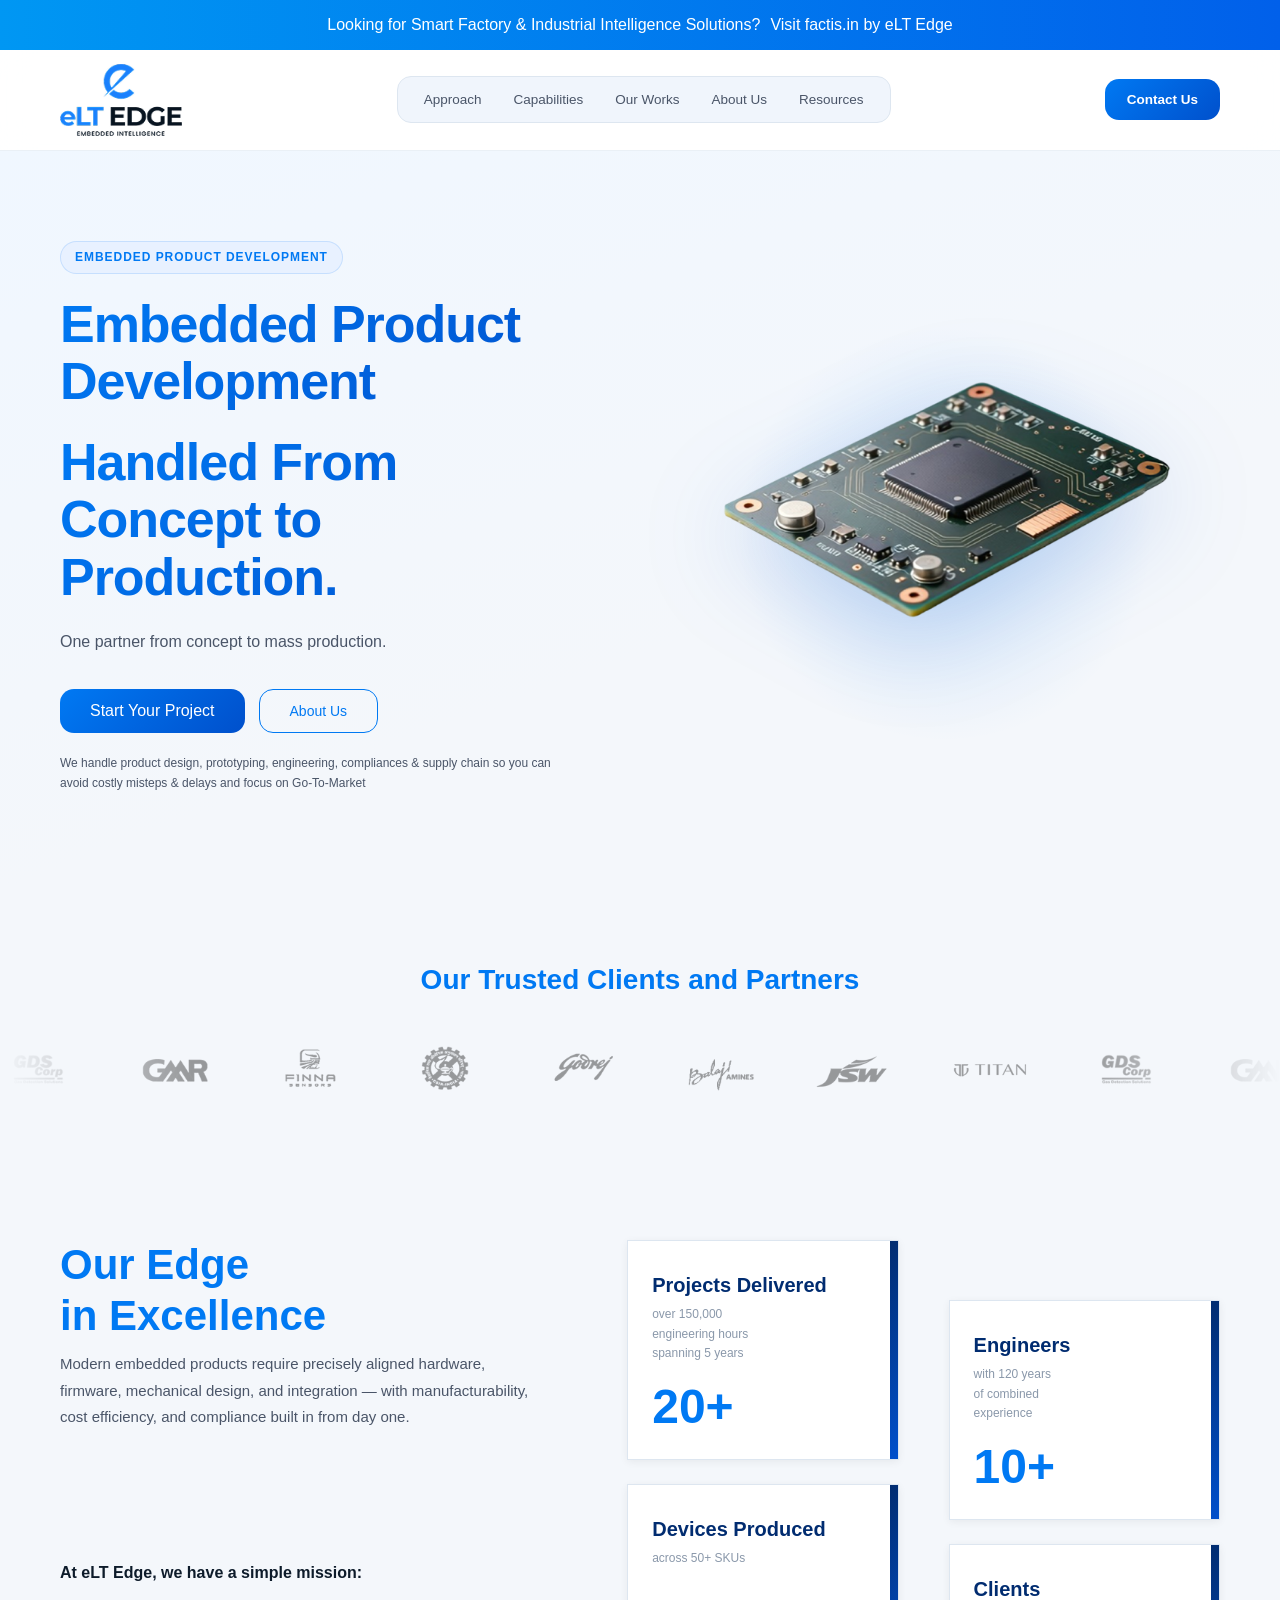
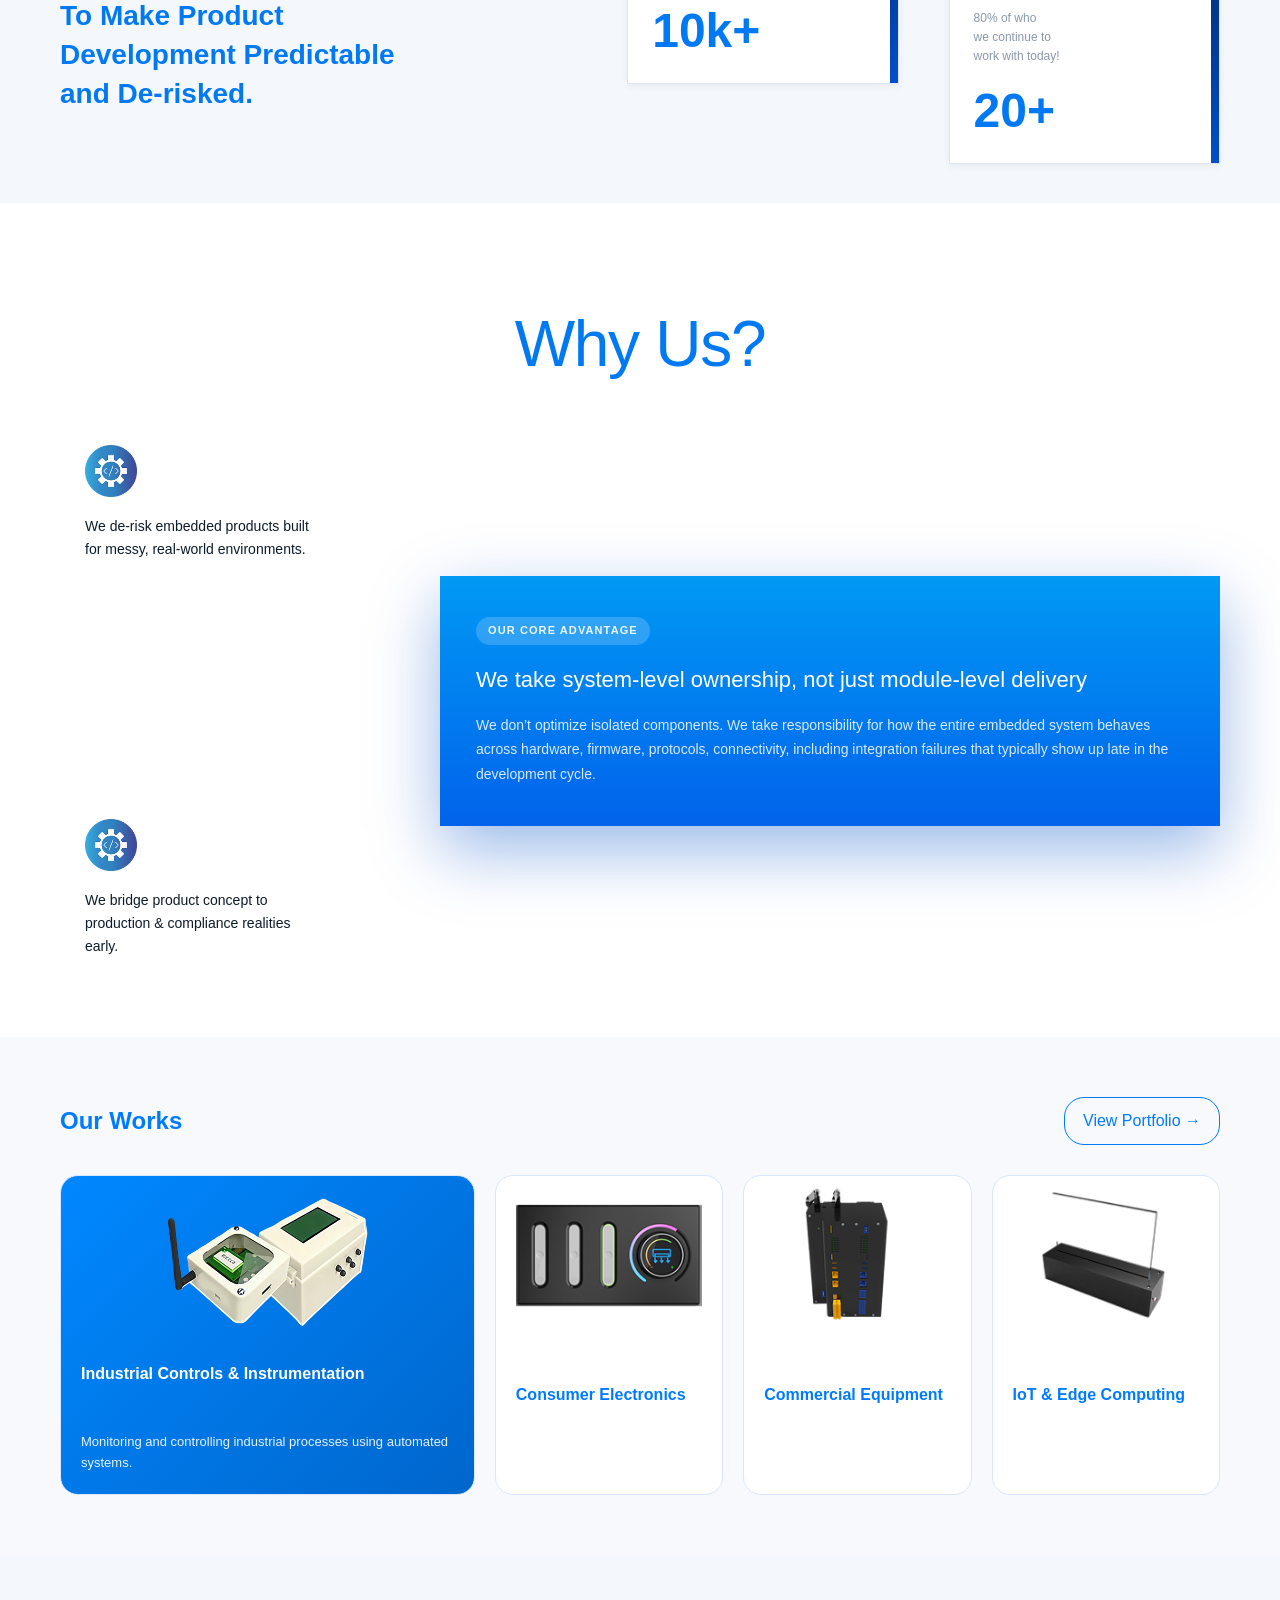
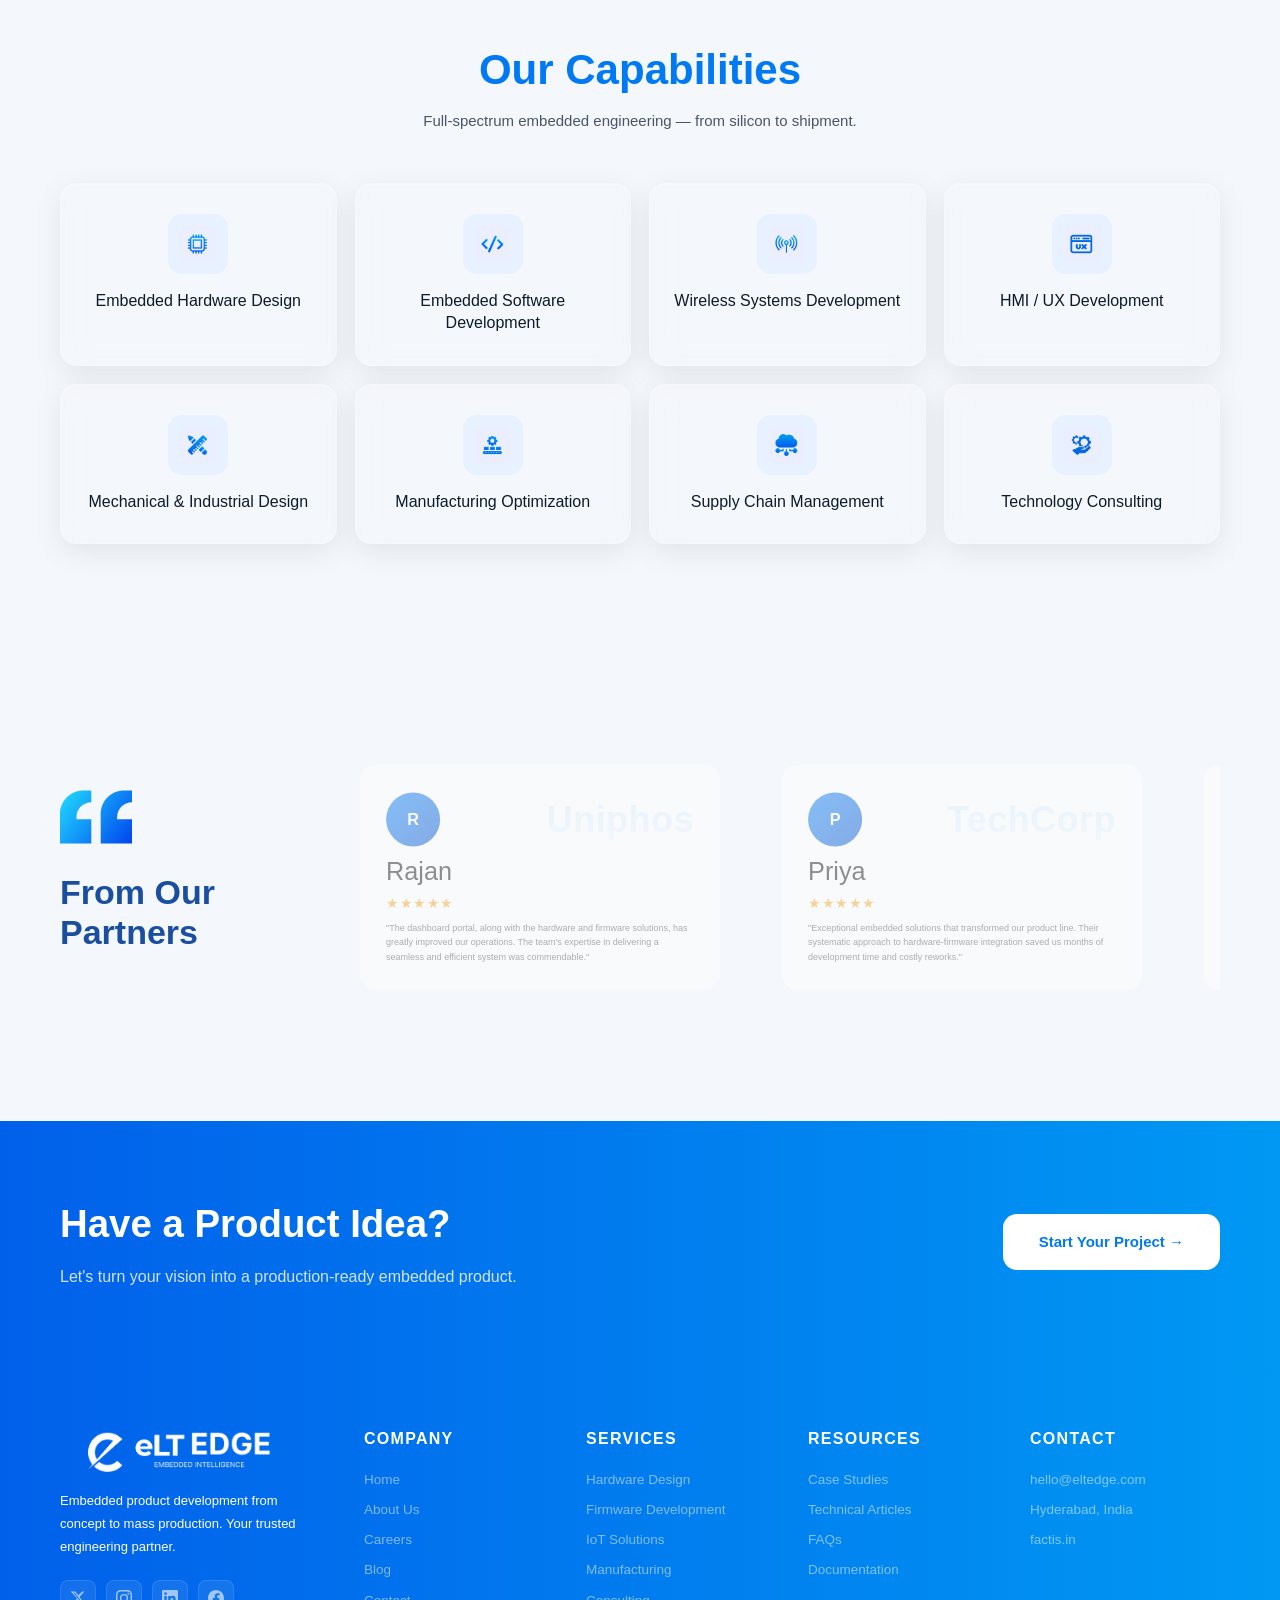
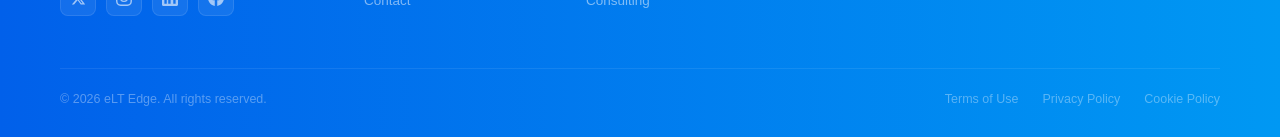
==== index.html @ 8832341a "first commit" ====
<!doctype html>
<html lang="en">
  <head>
    <meta charset="UTF-8" />
    <meta name="viewport" content="width=device-width, initial-scale=1.0" />
    <title>eLT Edge — Embedded Product Development</title>
    <link rel="preconnect" href="https://fonts.googleapis.com" />
    <link rel="preconnect" href="https://fonts.gstatic.com" crossorigin />
    <link
      href="https://fonts.cdnfonts.com/css/graphik-trial"
      rel="stylesheet"
    />
    <link
      href="https://fonts.googleapis.com/css2?family=Sora:wght@300;400;500;600;700;800&family=DM+Sans:ital,wght@0,300;0,400;0,500;1,300&display=swap"
      rel="stylesheet"
    />
    <link rel="stylesheet" href="./css/style.css" />
  </head>
  <body>
    <!-- Top Banner -->
    <div class="top-banner">
      <span
        >Looking for Smart Factory &amp; Industrial Intelligence
        Solutions?</span
      >
      <a href="https://factis.in" target="_blank" class="banner-link"
        >Visit factis.in by eLT Edge
      </a>
    </div>

    <!-- Navbar -->
    <header class="navbar" id="navbar">
      <div class="nav-inner container">
        <!-- Logo -->
        <div class="nav-logo">
          <a href="./index.html"
            ><img src="./assets/images/logo white bg (1) 1.png" alt="eLT Edge" class="logo-img"
          /></a>
        </div>

        <!-- Center Nav -->
        <nav class="nav-links" id="navLinks">
          <a href="./approach.html" class="nav-link">Approach</a>
          <a href="#" class="nav-link">Capabilities</a>
          <a href="./ourworks.html" class="nav-link">Our Works</a>
          <a href="aboutus.html" class="nav-link">About Us</a>
          <a href="resources.html" class="nav-link">Resources</a>
        </nav>

        <!-- Right Actions -->
        <div class="nav-actions">
          <a href="contact.html" class="btn-contact">Contact Us</a>
          <button
            class="hamburger"
            id="hamburger"
            aria-label="Open menu"
            aria-expanded="false"
          >
            <span></span>
            <span></span>
            <span></span>
          </button>
        </div>
      </div>
    </header>

    <!-- Mobile Drawer -->
    <div class="mobile-drawer" id="mobileDrawer" aria-hidden="true">
      <div class="drawer-inner">
        <button class="drawer-close" id="drawerClose" aria-label="Close menu">
          ✕
        </button>
        <nav class="drawer-links">
          <a href="./approach.html">Approach</a>
          <a href="#">Capabilities</a>
          <a href="./ourworks.html">Our Works</a>
          <a href="./aboutus.html">About Us</a>
          <a href="./resources.html">Resources</a>
        </nav>
        <button class="btn-contact drawer-cta">Contact Us</button>
      </div>
    </div>
    <div class="drawer-backdrop" id="drawerBackdrop"></div>

    <!-- Hero Section -->
    <section class="hero">
      <div class="container hero-inner">
        <div class="hero-text">
          <div class="hero-badge">Embedded Product Development</div>
          <h1 class="hero-heading">
            <span class="hero-heading-accent"
              >Embedded Product Development</span
            >
            <span class="hero-heading-accent"
              >Handled From Concept to Production.</span
            >
          </h1>
          <p class="hero-subtitle">
            One partner from concept to mass production.
          </p>
          <div class="hero-buttons">
            <button class="btn-primary">Start Your Project</button>
            <button class="btn-ghost">About Us</button>
          </div>
          <p class="hero-subtitle-sub">
            We handle product design, prototyping, engineering, compliances &
            supply chain so you can avoid costly misteps & delays and focus on
            Go-To-Market
          </p>
        </div>

        <div class="hero-visual">
          <div class="hero-glow"></div>
          <img
            src="./assets/images/mB board 2.png"
            alt="Embedded circuit board"
            class="hero-board"
          />
        </div>
      </div>
    </section>

    <!-- Clients / Logo Marquee -->
    <section class="clients">
      <div class="container">
        <p class="clients-label">Our Trusted Clients and Partners</p>
      </div>
      <div class="logo-slider">
        <div class="logo-track">
          <img src="assets/images/logos/logo1.png" alt="Client logo" />
          <img src="assets/images/logos/logo2.png" alt="Client logo" />
          <img src="assets/images/logos/logo3.png" alt="Client logo" />
          <img src="assets/images/logos/logo4.png" alt="Client logo" />
          <img src="assets/images/logos/logo5.png" alt="Client logo" />
          <img src="assets/images/logos/logo6.png" alt="Client logo" />
          <img src="assets/images/logos/logo7.png" alt="Client logo" />
          <img src="assets/images/logos/logo8.png" alt="Client logo" />
          <!-- Duplicate for seamless loop -->
          <img
            src="assets/images/logos/logo1.png"
            alt="Client logo"
            aria-hidden="true"
          />
          <img
            src="assets/images/logos/logo2.png"
            alt="Client logo"
            aria-hidden="true"
          />
          <img
            src="assets/images/logos/logo3.png"
            alt="Client logo"
            aria-hidden="true"
          />
          <img
            src="assets/images/logos/logo4.png"
            alt="Client logo"
            aria-hidden="true"
          />
          <img
            src="assets/images/logos/logo5.png"
            alt="Client logo"
            aria-hidden="true"
          />
          <img
            src="assets/images/logos/logo6.png"
            alt="Client logo"
            aria-hidden="true"
          />
          <img
            src="assets/images/logos/logo7.png"
            alt="Client logo"
            aria-hidden="true"
          />
          <img
            src="assets/images/logos/logo8.png"
            alt="Client logo"
            aria-hidden="true"
          />
          <!-- Duplicate for seamless loop -->
          <img
            src="assets/images/logos/logo1.png"
            alt="Client logo"
            aria-hidden="true"
          />
          <img
            src="assets/images/logos/logo2.png"
            alt="Client logo"
            aria-hidden="true"
          />
          <img
            src="assets/images/logos/logo3.png"
            alt="Client logo"
            aria-hidden="true"
          />
          <img
            src="assets/images/logos/logo4.png"
            alt="Client logo"
            aria-hidden="true"
          />
          <img
            src="assets/images/logos/logo5.png"
            alt="Client logo"
            aria-hidden="true"
          />
          <img
            src="assets/images/logos/logo6.png"
            alt="Client logo"
            aria-hidden="true"
          />
          <img
            src="assets/images/logos/logo7.png"
            alt="Client logo"
            aria-hidden="true"
          />
          <img
            src="assets/images/logos/logo8.png"
            alt="Client logo"
            aria-hidden="true"
          />
        </div>
      </div>
    </section>

    <!-- Our Edge in Excellence -->
    <section class="excellence">
      <div class="container excellence-inner">
        <!-- Left -->
        <div class="ex-left">
          <div>
            <h2 class="section-title">Our Edge<br />in Excellence</h2>
            <p class="ex-desc">
              Modern embedded products require precisely aligned hardware,
              firmware, mechanical design, and integration — with
              manufacturability, cost efficiency, and compliance built in from
              day one.
            </p>
          </div>
          <div class="ex-mission">
            <p class="mission-label">At eLT Edge, we have a simple mission:</p>
            <h3 class="mission-statement">
              To Make Product <br />Development Predictable <br />
              and De-risked.
            </h3>
          </div>
        </div>

        <!-- Right: Stat Cards -->
        <div class="ex-right">
          <div class="stat-card">
            <div class="stat-text">
              <p class="stat-label">Projects Delivered</p>
              <span class="stat-sub"
                >over 150,000 <br />engineering hours <br />spanning 5
                years</span
              >
            </div>
            <div class="stat-number">20<span>+</span></div>
          </div>

          <div class="stat-card">
            <div class="stat-text">
              <p class="stat-label">Engineers</p>
              <span class="stat-sub"
                >with 120 years <br />of combined <br />experience</span
              >
            </div>
            <div class="stat-number">10<span>+</span></div>
          </div>

          <div class="stat-card">
            <div class="stat-text">
              <p class="stat-label">Devices Produced</p>
              <span class="stat-sub">across 50+ SKUs</span>
            </div>
            <div class="stat-number">10k<span>+</span></div>
          </div>

          <div class="stat-card">
            <div class="stat-text">
              <p class="stat-label">Clients</p>
              <span class="stat-sub"
                >80% of who <br> we continue to <br>work with today!</span
              >
            </div>
            <div class="stat-number">20<span>+</span></div>
          </div>
        </div>
      </div>
    </section>

    <!-- Why Us -->
    <section class="why">
      <video autoplay muted loop playsinline class="why-bg-video">
        <source src="assets/videos/0_Cat_Halloween_3840x2160.mp4" type="video/mp4" />
      </video>
      <div class="why-overlay"></div>
      <div class="container why-inner">
        <div class="why-header">
          <h2 class="why-title">Why Us?</h2>
        </div>

        <div class="why-grid">

  <!-- LEFT COLUMN -->
  <div class="why-left">
    <div class="why-card top-card">
      <img src="assets/images/image 38.png" class="why-icon" />
      <p>We de-risk embedded products built for messy, real-world environments.</p>
    </div>

    <div class="why-card bottom-card">
      <img src="assets/images/image 38.png" class="why-icon" />
      <p>We bridge product concept to production & compliance realities early.</p>
    </div>
  </div>

  <!-- RIGHT MAIN CARD -->
  <div class="why-main-card">
    <div class="why-main-tag">Our Core Advantage</div>
    <h3>We take system-level ownership, not just module-level delivery</h3>
    <p>We don’t optimize isolated components. We take responsibility for how the entire embedded system behaves across hardware, firmware, protocols, connectivity, including integration failures that typically show up late in the development cycle.</p>
  </div>

</div>
      </div>
    </section>

    <!-- Our Works -->
    <section class="works">
  <div class="container">

    <div class="works-header">
      <h2>Our Works</h2>
      <a href="#" class="btn-outline">View Portfolio →</a>
    </div>

    <div class="works-flex">

      <!-- Card 1 -->
      <div class="work-card active">
        <div class="img-wrap">
          <img src="assets/images/ourworks/ourworks1.png" alt="">
        </div>
        <h3>Industrial Controls & Instrumentation</h3>
        <p class="subtext">
          Monitoring and controlling industrial processes using automated systems.
        </p>
      </div>

      <!-- Card 2 -->
      <div class="work-card">
        <div class="img-wrap">
          <img src="assets/images/ourworks/ourworks2.png" alt="">
        </div>
        <h3>Consumer Electronics</h3>
        <p class="subtext">
          Advanced consumer devices focusing on user experience.
        </p>
      </div>

      <!-- Card 3 -->
      <div class="work-card">
        <div class="img-wrap">
          <img src="assets/images/ourworks/ourworks3.png" alt="">
        </div>
        <h3>Commercial Equipment</h3>
        <p class="subtext">
          Ruggedized hardware solutions for commercial environments.
        </p>
      </div>

      <!-- Card 4 -->
      <div class="work-card">
        <div class="img-wrap">
          <img src="assets/images/ourworks/ourworks4.png" alt="">
        </div>
        <h3>IoT & Edge Computing</h3>
        <p class="subtext">
          Intelligent connected systems with edge processing.
        </p>
      </div>

    </div>
  </div>
</section>

    <!-- Our Capabilities -->
    <section class="capabilities">
      <div class="container">
        <div class="cap-header">
          <!-- <p class="section-label">What We Do</p> -->
          <h2 class="section-title">Our Capabilities</h2>
          <p class="cap-desc">
            Full-spectrum embedded engineering — from silicon to shipment.
          </p>
        </div>

        <div class="cap-grid">
          <div class="cap-card">
            <div class="cap-icon-wrap">
              <img
                src="assets/images/Our Capabilities/Our Capabilities1.png"
                alt="Embedded Hardware Design"
              />
            </div>
            <p>Embedded Hardware Design</p>
          </div>

          <div class="cap-card">
            <div class="cap-icon-wrap">
              <img
                src="assets/images/Our Capabilities/Our Capabilities2.png"
                alt="Embedded Software Development"
              />
            </div>
            <p>Embedded Software Development</p>
          </div>

          <div class="cap-card">
            <div class="cap-icon-wrap">
              <img
                src="assets/images/Our Capabilities/Our Capabilities3.png"
                alt="Wireless Systems Development"
              />
            </div>
            <p>Wireless Systems Development</p>
          </div>

          <div class="cap-card">
            <div class="cap-icon-wrap">
              <img
                src="assets/images/Our Capabilities/Our Capabilities4.png"
                alt="HMI / UX Development"
              />
            </div>
            <p>HMI / UX Development</p>
          </div>

          <div class="cap-card">
            <div class="cap-icon-wrap">
              <img
                src="assets/images/Our Capabilities/Our Capabilities5.png"
                alt="Mechanical & Industrial Design"
              />
            </div>
            <p>Mechanical &amp; Industrial Design</p>
          </div>

          <div class="cap-card">
            <div class="cap-icon-wrap">
              <img
                src="assets/images/Our Capabilities/Our Capabilities6.png"
                alt="Manufacturing Optimization"
              />
            </div>
            <p>Manufacturing Optimization</p>
          </div>

          <div class="cap-card">
            <div class="cap-icon-wrap">
              <img
                src="assets/images/Our Capabilities/Our Capabilities7.png"
                alt="Supply Chain Management"
              />
            </div>
            <p>Supply Chain Management</p>
          </div>

          <div class="cap-card">
            <div class="cap-icon-wrap">
              <img
                src="assets/images/Our Capabilities/Our Capabilities8.png"
                alt="Technology Consulting"
              />
            </div>
            <p>Technology Consulting</p>
          </div>
        </div>
      </div>
    </section>

    <!-- Testimonials -->
    <section class="testimonials">
      <div class="container test-container">
        <div class="test-left">
          <svg
            class="test-quote-icon"
            width="72"
            height="54"
            viewBox="0 0 92 68"
            fill="none"
            xmlns="http://www.w3.org/2000/svg"
          >
            <defs>
              <linearGradient
                id="qGrad"
                x1="0"
                y1="0"
                x2="92"
                y2="68"
                gradientUnits="userSpaceOnUse"
              >
                <stop stop-color="#22DDFF" />
                <stop offset="1" stop-color="#0044EE" />
              </linearGradient>
            </defs>
            <path
              d="M0 68V30C0 13.4 13.4 0 30 0H40V15C29.5 15 21 23.5 21 34V37H40V68H0Z"
              fill="url(#qGrad)"
            />
            <path
              d="M52 68V30C52 13.4 65.4 0 82 0H92V15C81.5 15 73 23.5 73 34V37H92V68H52Z"
              fill="url(#qGrad)"
            />
          </svg>
          <h2 class="test-heading">From Our<br />Partners</h2>
          <!-- <p class="test-subtext">
            Hear from the teams who've shipped with us.
          </p> -->
        </div>

        <div class="test-right">
          <div class="test-viewport" id="testViewport">
            <div class="test-track" id="testTrack">
              <div class="test-card">
                <div class="test-card-top">
                  <div class="test-avatar-placeholder">R</div>
                  <span class="test-company">Uniphos</span>
                </div>
                <h3 class="test-name">Rajan</h3>
                <div class="test-stars">★★★★★</div>
                <p class="test-text">
                  "The dashboard portal, along with the hardware and firmware
                  solutions, has greatly improved our operations. The team's
                  expertise in delivering a seamless and efficient system was
                  commendable."
                </p>
              </div>

              <div class="test-card">
                <div class="test-card-top">
                  <div class="test-avatar-placeholder">P</div>
                  <span class="test-company">TechCorp</span>
                </div>
                <h3 class="test-name">Priya</h3>
                <div class="test-stars">★★★★★</div>
                <p class="test-text">
                  "Exceptional embedded solutions that transformed our product
                  line. Their systematic approach to hardware-firmware
                  integration saved us months of development time and costly
                  reworks."
                </p>
              </div>

              <div class="test-card">
                <div class="test-card-top">
                  <div class="test-avatar-placeholder">A</div>
                  <span class="test-company">Infosys</span>
                </div>
                <h3 class="test-name">Arjun</h3>
                <div class="test-stars">★★★★★</div>
                <p class="test-text">
                  "From concept to production, eLT Edge delivered beyond
                  expectations. Their compliance handling and supply chain
                  expertise was invaluable to our project's success."
                </p>
              </div>

              <div class="test-card">
                <div class="test-card-top">
                  <div class="test-avatar-placeholder">S</div>
                  <span class="test-company">Wipro</span>
                </div>
                <h3 class="test-name">Sneha</h3>
                <div class="test-stars">★★★★★</div>
                <p class="test-text">
                  "Outstanding wireless systems development. The IoT solutions
                  they built for us are robust and scalable. Highly recommend
                  eLT Edge for any complex embedded project."
                </p>
              </div>
            </div>
          </div>
        </div>
      </div>
    </section>

    <!-- CTA Banner -->
    <section class="footer-cta">
      <div class="container footer-cta-inner">
        <div class="cta-text">
          <h2>Have a Product Idea?</h2>
          <p>
            Let's turn your vision into a production-ready embedded product.
          </p>
        </div>
        <a href="#" class="btn-cta-white">Start Your Project →</a>
      </div>
    </section>

    <!-- Footer -->
    <footer class="footer">
      <div class="container footer-inner">
        <div class="footer-top">
          <!-- Brand -->
          <div class="footer-brand">
            <img
              src="assets/images/logo in white.png"
              alt="eLT Edge"
              class="footer-logo"
            />
            <p>
              Embedded product development from concept to mass production. Your
              trusted engineering partner.
            </p>
            <div class="footer-social">
              <!-- Twitter/X -->
              <a href="#" aria-label="Twitter" class="social-icon">
                <svg
                  width="16"
                  height="16"
                  viewBox="0 0 24 24"
                  fill="currentColor"
                >
                  <path
                    d="M18.244 2.25h3.308l-7.227 8.26 8.502 11.24H16.17l-4.714-6.231-5.401 6.231H2.744l7.737-8.835L1.254 2.25H8.08l4.253 5.622 5.911-5.622Zm-1.161 17.52h1.833L7.084 4.126H5.117Z"
                  />
                </svg>
              </a>
              <!-- Instagram -->
              <a href="#" aria-label="Instagram" class="social-icon">
                <svg
                  width="16"
                  height="16"
                  viewBox="0 0 24 24"
                  fill="currentColor"
                >
                  <path
                    d="M12 2.163c3.204 0 3.584.012 4.85.07 3.252.148 4.771 1.691 4.919 4.919.058 1.265.069 1.645.069 4.849 0 3.205-.012 3.584-.069 4.849-.149 3.225-1.664 4.771-4.919 4.919-1.266.058-1.644.07-4.85.07-3.204 0-3.584-.012-4.849-.07-3.26-.149-4.771-1.699-4.919-4.92-.058-1.265-.07-1.644-.07-4.849 0-3.204.013-3.583.07-4.849.149-3.227 1.664-4.771 4.919-4.919 1.266-.057 1.645-.069 4.849-.069Zm0-2.163c-3.259 0-3.667.014-4.947.072-4.358.2-6.78 2.618-6.98 6.98-.059 1.281-.073 1.689-.073 4.948 0 3.259.014 3.668.072 4.948.2 4.358 2.618 6.78 6.98 6.98 1.281.058 1.689.072 4.948.072 3.259 0 3.668-.014 4.948-.072 4.354-.2 6.782-2.618 6.979-6.98.059-1.28.073-1.689.073-4.948 0-3.259-.014-3.667-.072-4.947-.196-4.354-2.617-6.78-6.979-6.98-1.281-.059-1.69-.073-4.949-.073Zm0 5.838a6.162 6.162 0 1 0 0 12.324 6.162 6.162 0 0 0 0-12.324ZM12 16a4 4 0 1 1 0-8 4 4 0 0 1 0 8Zm6.406-11.845a1.44 1.44 0 1 0 0 2.881 1.44 1.44 0 0 0 0-2.881Z"
                  />
                </svg>
              </a>
              <!-- LinkedIn -->
              <a href="#" aria-label="LinkedIn" class="social-icon">
                <svg
                  width="16"
                  height="16"
                  viewBox="0 0 24 24"
                  fill="currentColor"
                >
                  <path
                    d="M20.447 20.452h-3.554v-5.569c0-1.328-.027-3.037-1.852-3.037-1.853 0-2.136 1.445-2.136 2.939v5.667H9.351V9h3.414v1.561h.046c.477-.9 1.637-1.85 3.37-1.85 3.601 0 4.267 2.37 4.267 5.455v6.286ZM5.337 7.433a2.062 2.062 0 0 1-2.063-2.065 2.064 2.064 0 1 1 2.063 2.065Zm1.782 13.019H3.555V9h3.564v11.452ZM22.225 0H1.771C.792 0 0 .774 0 1.729v20.542C0 23.227.792 24 1.771 24h20.451C23.2 24 24 23.227 24 22.271V1.729C24 .774 23.2 0 22.222 0h.003Z"
                  />
                </svg>
              </a>
              <!-- Facebook -->
              <a href="#" aria-label="Facebook" class="social-icon">
                <svg
                  width="16"
                  height="16"
                  viewBox="0 0 24 24"
                  fill="currentColor"
                >
                  <path
                    d="M24 12.073c0-6.627-5.373-12-12-12s-12 5.373-12 12c0 5.99 4.388 10.954 10.125 11.854v-8.385H7.078v-3.47h3.047V9.43c0-3.007 1.792-4.669 4.533-4.669 1.312 0 2.686.235 2.686.235v2.953H15.83c-1.491 0-1.956.925-1.956 1.874v2.25h3.328l-.532 3.47h-2.796v8.385C19.612 23.027 24 18.062 24 12.073Z"
                  />
                </svg>
              </a>
            </div>
          </div>

          <!-- Links -->
          <div class="footer-links">
            <div class="footer-col">
              <h4>Company</h4>
              <a href="#">Home</a>
              <a href="#">About Us</a>
              <a href="#">Careers</a>
              <a href="#">Blog</a>
              <a href="#">Contact</a>
            </div>

            <div class="footer-col">
              <h4>Services</h4>
              <a href="#">Hardware Design</a>
              <a href="#">Firmware Development</a>
              <a href="#">IoT Solutions</a>
              <a href="#">Manufacturing</a>
              <a href="#">Consulting</a>
            </div>

            <div class="footer-col">
              <h4>Resources</h4>
              <a href="#">Case Studies</a>
              <a href="#">Technical Articles</a>
              <a href="#">FAQs</a>
              <a href="#">Documentation</a>
            </div>

            <div class="footer-col">
              <h4>Contact</h4>
              <a href="mailto:hello@eltedge.com">hello@eltedge.com</a>
              <a href="#">Hyderabad, India</a>
              <a href="#">factis.in</a>
            </div>
          </div>
        </div>

        <!-- Footer Bottom -->
        <div class="footer-bottom">
          <p>© 2026 eLT Edge. All rights reserved.</p>
          <div class="footer-bottom-links">
            <a href="#">Terms of Use</a>
            <a href="#">Privacy Policy</a>
            <a href="#">Cookie Policy</a>
          </div>
        </div>
      </div>
    </footer>

    <script src="main.js"></script>
  </body>
</html>
---- css/style.css ----
@import url("https://fonts.cdnfonts.com/css/graphik-trial");

/* ============================================================
   GLOBAL RESET & CSS VARIABLES
   ============================================================ */
*,
*::before,
*::after {
  margin: 0;
  padding: 0;
  box-sizing: border-box;
}

:root {
  /* Colors */
  --blue-primary: #0079f3;
  --blue-dark: #0050cc;
  --blue-deeper: #0038a8;
  --blue-light: #e8f1ff;
  --blue-grad: linear-gradient(135deg, #0079f3, #0050cc);
  --blue-grad-90: linear-gradient(90deg, #0097f3, #0160ea);

  /* Neutral */
  --bg-page: #f4f7fb;
  --bg-white: #ffffff;
  --bg-dark: #0b1526;
  --bg-dark-2: #0f1e35;
  --text-primary: #0d1b2a;
  --text-secondary: #4a5568;
  --text-muted: #8a98aa;
  --border: #dde6f0;

  /* Spacing */
  --section-py: 90px;
  --section-py-mobile: 52px;
  --container-max: 1280px;
  --container-px: 24px;

  /* Typography */
  --font-main: "Graphik Trial", sans-serif;
  --font-body: "Graphik Trial", sans-serif;

  /* Radius */
  --radius-sm: 8px;
  --radius-md: 14px;
  --radius-lg: 20px;
  --radius-pill: 100px;

  /* Shadows */
  --shadow-sm: 0 2px 8px rgba(0, 0, 0, 0.06);
  --shadow-md: 0 8px 28px rgba(0, 0, 0, 0.08);
  --shadow-lg: 0 20px 60px rgba(0, 0, 0, 0.12);
  --shadow-blue: 0 12px 40px rgba(0, 121, 243, 0.25);

  /* Transitions */
  --ease: cubic-bezier(0.25, 0.46, 0.45, 0.94);
}

html {
  scroll-behavior: smooth;
}

body {
  font-family: var(--font-body);
  background: var(--bg-page);
  color: var(--text-primary);
  line-height: 1.6;
  -webkit-font-smoothing: antialiased;
}

/* ============================================================
   UTILITY: CONTAINER
   ============================================================ */
.container {
  max-width: var(--container-max);
  margin: 0 auto;
  padding: 0 var(--container-px);
}

/* ============================================================
   UTILITY: TYPOGRAPHY
   ============================================================ */
.section-title {
  font-family: var(--font-main);
  font-size: clamp(26px, 3.5vw, 42px);
  font-weight: 600;
  color: var(--text-primary);
  line-height: 1.2;
}

.section-label {
  display: inline-block;
  font-size: 12px;
  font-weight: 600;
  letter-spacing: 0.12em;
  text-transform: uppercase;
  color: var(--blue-primary);
  margin-bottom: 10px;
}

/* ============================================================
   TOP BANNER
   ============================================================ */
.top-banner {
  background: var(--blue-grad-90);
  color: #fff;
  text-align: center;
  padding: 12px 20px;
  font-size: 16px;
  font-family: var(--font-body);
  display: flex;
  align-items: center;
  justify-content: center;
  gap: 10px;
  flex-wrap: wrap;
  font-weight: 300;
}

.banner-link {
  color: #fff;
  font-weight: 300;
  text-decoration: none;
  text-underline-offset: 2px;
  transition: opacity 0.2s;
}

.banner-link:hover {
  opacity: 0.8;
}

/* ============================================================
   NAVBAR
   ============================================================ */
.navbar {
  position: sticky;
  top: 0;
  z-index: 1000;
  background: rgba(255, 255, 255, 0.92);
  backdrop-filter: blur(16px);
  -webkit-backdrop-filter: blur(16px);
  border-bottom: 1px solid rgba(221, 230, 240, 0.6);
  transition: box-shadow 0.3s;
}

.navbar.scrolled {
  box-shadow: 0 4px 20px rgba(0, 0, 0, 0.08);
}

.nav-inner {
  display: flex;
  align-items: center;
  justify-content: space-between;
  height: 100px;
  gap: 16px;
}

/* Logo */
.nav-logo {
  flex-shrink: 0;
}

.logo-img {
  height: 72px;
  width: auto;
  display: block;
}

/* Center nav */
.nav-links {
  display: flex;
  align-items: center;
  gap: 4px;
  background: #f0f5fc;
  padding: 6px 12px;
  border-radius: var(--radius-md);
  border: 1px solid var(--border);
}

.nav-link {
  text-decoration: none;
  color: var(--text-secondary);
  font-size: 13.5px;
  font-weight: 500;
  font-family: var(--font-main);
  padding: 6px 14px;
  border-radius: var(--radius-sm);
  transition: all 0.2s;
  white-space: nowrap;
}

.nav-link:hover {
  background: #fff;
  color: var(--blue-primary);
  box-shadow: var(--shadow-sm);
}

/* Right actions */
.nav-actions {
  display: flex;
  align-items: center;
  gap: 12px;
  flex-shrink: 0;
}

/* Buttons */
.btn-contact {
  background: var(--blue-grad);
  color: #fff;
  border: none;
  padding: 10px 22px;
  border-radius: var(--radius-md);
  font-size: 13.5px;
  font-weight: 600;
  font-family: var(--font-main);
  cursor: pointer;
  transition:
    transform 0.2s,
    box-shadow 0.2s;
  white-space: nowrap;
  text-decoration: none;
}

.btn-contact:hover {
  transform: translateY(-1px);
  box-shadow: var(--shadow-blue);
}

/* Hamburger */
.hamburger {
  display: none;
  flex-direction: column;
  gap: 5px;
  background: none;
  border: none;
  cursor: pointer;
  padding: 6px;
  border-radius: var(--radius-sm);
}

.hamburger span {
  display: block;
  width: 22px;
  height: 2px;
  background: var(--text-primary);
  border-radius: 4px;
  transition: all 0.3s;
}

.hamburger.open span:nth-child(1) {
  transform: translateY(7px) rotate(45deg);
}

.hamburger.open span:nth-child(2) {
  opacity: 0;
}

.hamburger.open span:nth-child(3) {
  transform: translateY(-7px) rotate(-45deg);
}

/* ============================================================
   MOBILE DRAWER
   ============================================================ */
.drawer-backdrop {
  display: none;
  position: fixed;
  inset: 0;
  background: rgba(0, 0, 0, 0.4);
  z-index: 1100;
  opacity: 0;
  transition: opacity 0.3s;
}

.drawer-backdrop.open {
  display: block;
  opacity: 1;
}

.mobile-drawer {
  position: fixed;
  top: 0;
  right: -100%;
  width: min(340px, 90vw);
  height: 100dvh;
  background: #fff;
  z-index: 1200;
  transition: right 0.35s var(--ease);
  box-shadow: -8px 0 40px rgba(0, 0, 0, 0.12);
}

.mobile-drawer.open {
  right: 0;
}

.drawer-inner {
  display: flex;
  flex-direction: column;
  height: 100%;
  padding: 28px 28px 40px;
}

.drawer-close {
  align-self: flex-end;
  background: #f0f5fc;
  border: none;
  width: 36px;
  height: 36px;
  border-radius: 50%;
  font-size: 16px;
  cursor: pointer;
  color: var(--text-secondary);
  display: flex;
  align-items: center;
  justify-content: center;
  margin-bottom: 32px;
}

.drawer-links {
  display: flex;
  flex-direction: column;
  gap: 4px;
  flex: 1;
}

.drawer-links a {
  text-decoration: none;
  color: var(--text-primary);
  font-size: 16px;
  font-weight: 500;
  font-family: var(--font-main);
  padding: 14px 16px;
  border-radius: var(--radius-md);
  transition:
    background 0.2s,
    color 0.2s;
}

.drawer-links a:hover {
  background: var(--blue-light);
  color: var(--blue-primary);
}

.drawer-cta {
  width: 100%;
  margin-top: 24px;
  padding: 14px;
  font-size: 15px;
}

/* ============================================================
   HERO SECTION
   ============================================================ */
.hero {
  padding: var(--section-py) 0;
  background: linear-gradient(160deg, #f0f7ff 0%, var(--bg-page) 60%);
  overflow: hidden;
}

.hero-inner {
  display: flex;
  align-items: center;
  gap: 60px;
}

/* Left */
.hero-text {
  flex: 1;
  min-width: 0;
}

.hero-badge {
  display: inline-flex;
  align-items: center;
  gap: 8px;
  background: var(--blue-light);
  color: var(--blue-primary);
  font-size: 12px;
  font-weight: 600;
  font-family: var(--font-main);
  letter-spacing: 0.08em;
  text-transform: uppercase;
  padding: 6px 14px;
  border-radius: var(--radius-pill);
  margin-bottom: 22px;
  border: 1px solid rgba(0, 121, 243, 0.15);
}

.hero-heading {
  font-family: var(--font-main);
  font-size: clamp(12.5px, 4.5vw, 52px);
  font-weight: 600;
  color: var(--text-primary);
  line-height: 1.1;
  letter-spacing: -0.02em;
  margin-bottom: 22px;
  display: flex;
  flex-direction: column;
  gap: 24px;
}

.hero-heading-accent {
  background: var(--blue-grad);
  -webkit-background-clip: text;
  -webkit-text-fill-color: transparent;
  background-clip: text;
}

.hero-subtitle {
  font-size: 16px;
  color: var(--text-secondary);
  line-height: 1.7;
  max-width: 500px;
  margin-bottom: 34px;
}
.hero-subtitle-sub {
  font-size: 12px;
  color: var(--text-secondary);
  line-height: 1.7;
  max-width: 500px;
  margin-bottom: 34px;
  margin-top: 20px;
}

.hero-buttons {
  display: flex;
  gap: 14px;
  flex-wrap: wrap;
}

.btn-primary {
  background: var(--blue-grad);
  color: #fff;
  border: none;
  padding: 13px 30px;
  border-radius: var(--radius-md);
  font-size: 16px;
  font-weight: 500;
  font-family: var(--font-main);
  cursor: pointer;
  transition:
    transform 0.2s,
    box-shadow 0.2s;
}

.btn-primary:hover {
  transform: translateY(-2px);
  box-shadow: var(--shadow-blue);
}

.btn-ghost {
  background: transparent;
  color: var(--blue-primary);
  border: 1.5px solid var(--blue-primary);
  padding: 13px 30px;
  border-radius: var(--radius-md);
  font-size: 14px;
  font-weight: 500;
  font-family: var(--font-main);
  cursor: pointer;
  transition: all 0.2s;
}

.btn-ghost:hover {
  background: var(--blue-light);
  transform: translateY(-2px);
  box-shadow: var(--shadow-blue);
}

/* Right visual */
.hero-visual {
  flex: 1;
  position: relative;
  display: flex;
  justify-content: center;
  align-items: center;
  min-height: 400px;
}

.hero-glow {
  position: absolute;
  width: 420px;
  height: 420px;
  background: radial-gradient(
    circle,
    rgba(0, 121, 243, 0.14) 0%,
    transparent 70%
  );
  border-radius: 50%;
  pointer-events: none;
}

.hero-board {
  position: relative;
  width: min(460px, 100%);
  animation: heroFloat 7s ease-in-out infinite;
  will-change: transform;
  filter: drop-shadow(0 24px 48px rgba(0, 80, 200, 0.18));
}

@keyframes heroFloat {
  0% {
    transform: translateY(0) rotate(-1deg);
  }
  50% {
    transform: translateY(-18px) rotate(1.5deg);
  }
  100% {
    transform: translateY(0) rotate(-1deg);
  }
}

/* ============================================================
   CLIENTS / LOGO MARQUEE
   ============================================================ */
.clients {
  background: none;
  padding: 40px 0;
  /* border-top: 1px solid var(--border);
  border-bottom: 1px solid var(--border); */
}

.clients-label {
  text-align: center;
  font-size: 28px;
  font-weight: 600;
  letter-spacing: 0em;
  color: var(--blue-primary);
  margin-bottom: 28px;
}

.logo-slider {
  overflow: hidden;
  position: relative;
  mask-image: linear-gradient(
    90deg,
    transparent,
    black 15%,
    black 85%,
    transparent
  );
  -webkit-mask-image: linear-gradient(
    90deg,
    transparent,
    black 15%,
    black 85%,
    transparent
  );
}

.logo-track {
  display: flex;
  align-items: center;
  gap: 56px;
  width: max-content;
  animation: marquee 28s linear infinite;
}

.logo-track img {
  height: 80px;
  width: auto;
  object-fit: contain;
  opacity: 0.55;
  filter: grayscale(1);
  transition:
    opacity 0.3s,
    filter 0.3s;
  flex-shrink: 0;
}

.logo-track img:hover {
  opacity: 1;
  filter: grayscale(0);
}

@keyframes marquee {
  0% {
    transform: translateX(0);
  }
  100% {
    transform: translateX(-50%);
  }
}

/* ============================================================
   OUR EDGE IN EXCELLENCE
   ============================================================ */
.excellence {
  padding: var(--section-py) 0;
  background: var(--bg-page);
}

.excellence-inner {
  display: flex;
  align-items: flex-start;
  gap: 80px;
}

/* Left */
.ex-left {
  flex: 0 0 42%;
  display: flex;
  flex-direction: column;
  gap: 130px;
}

.ex-desc {
  font-size: 15px;
  color: var(--text-secondary);
  line-height: 1.75;
  margin-top: 10px;
}

/* .ex-mission {
  border: 1px solid var(--border);
  border-radius: var(--radius-lg);
  padding: 28px 32px;
  box-shadow: var(--shadow-sm);
} */

.mission-label {
  font-size: 16 px;
  font-weight: 600;
  color: var(--text-primary);
  margin-bottom: 10px;
}

.mission-statement {
  font-family: var(--font-main);
  font-size: 28px;
  font-weight: 700;
  color: var(--blue-primary);
  line-height: 1.4;
}

/* Right: Stat Cards Grid */
.ex-right {
  flex: 1;
  display: grid;
  grid-template-columns: 1fr 1fr;
  gap: 24px 50px; /* row gap, column gap */
  align-items: start; /* 👈 IMPORTANT */
}
/* Zig-Zag Offset */
.stat-card:nth-child(2),
.stat-card:nth-child(4) {
  transform: translateY(60px);
}
.stat-card {
  min-height: 200px;
}

.stat-card {
  background: var(--bg-white);
  border: 1px solid var(--border);
  /* border-radius: var(--radius-sm); */
  padding: 28px 24px;
  box-shadow: var(--shadow-sm);
  display: flex;
  flex-direction: column;
  justify-content: space-between;
  gap: 20px;
  position: relative;
  overflow: hidden;
  transition:
    transform 0.25s,
    box-shadow 0.25s;
}

.stat-card::before {
  content: "";
  position: absolute;
  top: 0;
  /* left: 0; */
  right: 0;
  width: 8px;
  height: 100%;
  background: linear-gradient(135deg, #012c70, #0050cc);
  /* border-radius: 4px 0 0 4px; */
}

/* .stat-card:hover {
  transform: translateY(-4px);
  box-shadow: var(--shadow-md);
} */

.stat-label {
  font-size: 20px;
  font-weight: 600;
  color: #012c70;
  margin-bottom: 4px;
}

.stat-sub {
  font-size: 12px;
  color: var(--text-muted);
  display: block;
}

.stat-number {
  font-family: var(--font-main);
  font-size: 48px;
  font-weight: 600;
  color: var(--blue-primary);
  line-height: 1;
}

.stat-number span {
  font-size: 48px;
}

/* ============================================================
   WHY US SECTION
   ============================================================ */
.why {
  position: relative;
  padding: var(--section-py) 0;
  overflow: hidden;
  background-color: white;
}

.why-bg-video {
  position: absolute;
  inset: 0;
  width: 100%;
  height: 100%;
  object-fit: cover;
  z-index: 0;
  opacity: 0.25;
}

.why-overlay {
  position: absolute;
  inset: 0;
  /* background: linear-gradient(
    135deg,
    rgba(11, 21, 38, 0.85) 0%,
    rgba(0, 80, 200, 0.4) 100%
  ); */
  z-index: 1;
}

.why-inner {
  position: relative;
  z-index: 2;
}

.why-header {
  text-align: center;
  margin-bottom: 60px;
}

.why-title {
  font-family: var(--font-main);
  font-size: clamp(36px, 5vw, 64px);
  font-weight: 500;
  color: var(--blue-primary);
  letter-spacing: -0.02em;
}

.why-grid {
  display: grid;
  grid-template-columns: 280px 1fr;
  gap: 100px;
  align-items: center;
}

.why-card {
  background: white;
  border: 1px solid rgba(255, 255, 255, 0.12);
  backdrop-filter: blur(12px);
  /* border-radius: var(--radius-lg); */
  padding: 28px 24px;
  display: flex;
  flex-direction: column;
  gap: 18px;
  color: var(--text-primary);
  font-size: 14px;
  line-height: 1.65;
}

.why-icon {
  width: 52px;
  height: 52px;
  object-fit: contain;
  opacity: 0.9;
}

.why-main-card {
  background: linear-gradient(180deg, #0199f4, #0163eb);
  /* border-radius: var(--radius-lg); */
  padding: 40px 36px;
  color: #fff;
  box-shadow: 0 24px 64px rgba(0, 80, 200, 0.4);
}

.why-main-tag {
  display: inline-block;
  background: rgba(255, 255, 255, 0.18);
  font-size: 11px;
  font-weight: 600;
  font-family: var(--font-main);
  letter-spacing: 0.1em;
  text-transform: uppercase;
  color: rgba(255, 255, 255, 0.9);
  padding: 5px 12px;
  border-radius: var(--radius-pill);
  margin-bottom: 20px;
}

.why-main-card h3 {
  font-family: var(--font-main);
  font-size: 22px;
  font-weight: 500;
  line-height: 1.35;
  margin-bottom: 18px;
}

.why-main-card p {
  font-size: 14px;
  line-height: 1.75;
  color: rgba(255, 255, 255, 0.85);
}
.why-left {
  display: flex;
  flex-direction: column;
  gap: 120px; /* space between top & bottom */
}

.top-card {
  transform: translateY(-40px);
}

.bottom-card {
  transform: translateY(40px);
}

/* ============================================================
   OUR WORKS — FLEX EXPANSION
   ============================================================ */
.works {
  padding: 60px 0;
  background: #f7f9fc;
}

.container {
  max-width: 1200px;
  margin: auto;
  padding: 0 20px;
}

/* Header */
.works-header {
  display: flex;
  justify-content: space-between;
  align-items: center;
  margin-bottom: 30px;
}

.works-header h2 {
  color: #007bff;
}

.btn-outline {
  border: 1px solid #007bff;
  padding: 10px 18px;
  border-radius: 20px;
  color: #007bff;
  text-decoration: none;
  transition: 0.3s;
}

.btn-outline:hover {
  background: #007bff;
  color: #fff;
}

/* FLEX LAYOUT */
.works-flex {
  display: flex;
  gap: 20px;
  height: 320px;
}

/* CARD BASE */
.work-card {
  flex: 1;
  background: #fff;
  border: 1px solid #d9e6ff;
  border-radius: 18px;
  padding: 20px;
  display: flex;
  flex-direction: column;
  justify-content: space-between;
  transition:
    flex 0.6s cubic-bezier(0.4, 0, 0.2, 1),
    background-color 0.4s ease,
    transform 0.4s ease,
    box-shadow 0.4s ease;
  cursor: pointer;
  overflow: hidden;
}

/* DEFAULT ACTIVE */
.work-card.active {
  flex: 2;
  background: linear-gradient(135deg, #0088ff, #0066cc);
  color: #fff;
}

/* IMAGE */
.img-wrap {
  height: 120px;
  display: flex;
  align-items: center;
  justify-content: center;
}

.img-wrap img {
  max-width: 100%;
  transition: transform 0.4s ease;
}

/* TITLE */
.work-card h3 {
  font-size: 16px;
  color: #007bff;
  transition: color 0.3s ease;
}

/* SUBTEXT */
.subtext {
  font-size: 13px;
  opacity: 0;
  max-height: 0;
  overflow: hidden;
  transition: all 0.3s ease;
}

/* HOVER MAGIC */
.works-flex:hover .work-card {
  flex: 1;
  transition-delay: 0.1s;
}

.works-flex .work-card:hover {
  flex: 2;
  background: linear-gradient(135deg, #0088ff, #0066cc);
  color: #fff;
  transform: translateY(-5px);
  transition-delay: 0s;
}

/* TEXT CHANGE */
.work-card:hover h3,
.work-card.active h3 {
  color: #fff;
}

/* SHOW TEXT */
.work-card:hover .subtext,
.work-card.active .subtext {
  opacity: 1;
  max-height: 100px;
  color: rgba(255, 255, 255, 0.9);
}

/* IMAGE ZOOM */
.work-card:hover img {
  transform: scale(1.05);
}

/* SHADOW */
.work-card:hover {
  box-shadow: 0 12px 40px rgba(0, 136, 255, 0.35);
}

/* RESPONSIVE */
@media (max-width: 768px) {
  .works-flex {
    flex-direction: column;
    height: auto;
  }

  .work-card,
  .work-card.active {
    flex: unset;
  }
}
/* ============================================================
   OUR CAPABILITIES
   ============================================================ */
.capabilities {
  padding: var(--section-py) 0;
  background: var(--bg-page);
}

.cap-header {
  text-align: center;
  margin-bottom: 50px;
}
.section-title {
  color: var(--blue-primary);
}

.cap-desc {
  font-size: 15px;
  color: var(--text-secondary);
  margin-top: 14px;
}

.cap-grid {
  display: grid;
  grid-template-columns: repeat(4, 1fr);
  gap: 18px;
}

.cap-card {
  background: rgba(255, 255, 255, 0.08); /* glass transparency */
  backdrop-filter: blur(14px);
  -webkit-backdrop-filter: blur(14px);

  border: 1px solid rgba(255, 255, 255, 0.18);
  border-radius: 16px;

  padding: 30px 22px;
  text-align: center;
  display: flex;
  flex-direction: column;
  align-items: center;
  gap: 16px;
  transition:
    transform 0.25s,
    box-shadow 0.25s,
    border-color 0.25s;
  cursor: default;

  box-shadow:
    0 8px 30px rgba(0, 0, 0, 0.08),
    inset 0 1px 0 rgba(255, 255, 255, 0.2);
}

.cap-icon-wrap {
  width: 60px;
  height: 60px;
  background: var(--blue-light);
  border-radius: var(--radius-md);
  display: flex;
  align-items: center;
  justify-content: center;
  flex-shrink: 0;
  transition: background 0.25s;
}

.cap-icon-wrap img {
  width: 36px;
  height: 36px;
  object-fit: contain;
}

.cap-card p {
  font-size: 16px;
  font-weight: 500;
  color: var(--text-primary);
  line-height: 1.4;
  font-family: var(--font-main);
}

.cap-card:hover {
  transform: translateY(-6px);
  box-shadow: var(--shadow-md);
  border-color: rgba(0, 121, 243, 0.2);
}

/* .cap-card:hover .cap-icon-wrap {
  background: var(--blue-grad);
} */

/* .cap-card:hover .cap-icon-wrap img {
  filter: brightness(10);
} */

/* ============================================================
   TESTIMONIALS
   ============================================================ */
.testimonials {
  /* background: linear-gradient(130deg, #d4e6f8 0%, #e8f2fc 50%, #eef5fc 100%); */
  padding: var(--section-py) 0;
  overflow: hidden;
}

.test-container {
  display: flex;
  align-items: center;
  gap: 60px;
}

.test-left {
  flex-shrink: 0;
  width: 220px;
}

.test-quote-icon {
  margin-bottom: 20px;
}

.test-heading {
  font-family: var(--font-main);
  font-size: 34px;
  font-weight: 600;
  color: #1a4fa0;
  line-height: 1.2;
  margin-bottom: 12px;
}

.test-subtext {
  font-size: 13px;
  color: #4a6fa5;
}

.test-right {
  flex: 1;
  min-width: 0;
  overflow: hidden;
}

.test-viewport {
  overflow: hidden;
  padding: 28px 0;
}

.test-track {
  display: flex;
  gap: 22px;
  position: relative;
  transition: transform 0.65s cubic-bezier(0.25, 0.46, 0.45, 0.94);
}

.test-card {
  flex-shrink: 0;
  width: 400px;
  background: #fff;
  border-radius: 18px;
  padding: 28px;
  border: 1.5px solid transparent;
  box-shadow: none;
  opacity: 0.45;
  transform: scale(0.9);
  transition:
    opacity 0.5s,
    transform 0.5s,
    box-shadow 0.5s,
    border-color 0.5s;
}

.test-card.active {
  opacity: 1;
  transform: scale(1);
  border-color: rgba(0, 121, 243, 0.15);
  box-shadow:
    0 4px 8px rgba(0, 80, 200, 0.04),
    0 12px 36px rgba(0, 80, 200, 0.1);
}

.test-card-top {
  display: flex;
  align-items: center;
  justify-content: space-between;
  margin-bottom: 4px;
}

.test-avatar-placeholder {
  width: 60px;
  height: 60px;
  border-radius: 50%;
  background: var(--blue-grad);
  color: #fff;
  font-family: var(--font-main);
  font-size: 18px;
  font-weight: 700;
  display: flex;
  align-items: center;
  justify-content: center;
  flex-shrink: 0;
}

.test-company {
  font-size: 40px;
  font-weight: 900;
  background: linear-gradient(180deg, #d9f0fd, #eff6ff);
  -webkit-background-clip: text;
  -webkit-text-fill-color: transparent;
  letter-spacing: 0.5px;
}

.test-name {
  font-family: var(--font-main);
  font-size: 28px;
  font-weight: 500;
  color: #111;
  /* margin-bottom: 6px; */
}

.test-stars {
  color: #f5a623;
  font-size: 15px;
  letter-spacing: 2px;
  margin-bottom: 8px;
}

.test-text {
  font-size: 10px;
  color: #555;
  /* line-height: 1.8; */
}

/* ============================================================
   FOOTER CTA BANNER
   ============================================================ */
.footer-cta {
  background: linear-gradient(90deg, #0160ea, #0098f3);
  padding: 72px 0;
  border-bottom: 1px soild black;
}

.footer-cta-inner {
  display: flex;
  align-items: center;
  justify-content: space-between;
  gap: 40px;
  flex-wrap: wrap;
}

.cta-text h2 {
  font-family: var(--font-main);
  font-size: clamp(24px, 3vw, 44px);
  font-weight: 600;
  color: #fff;
  margin-bottom: 10px;
}

.cta-text p {
  font-size: 16px;
  color: rgba(255, 255, 255, 0.82);
}

.btn-cta-white {
  display: inline-block;
  background: #fff;
  color: var(--blue-primary);
  font-size: 15px;
  font-weight: 600;
  font-family: var(--font-main);
  text-decoration: none;
  padding: 16px 36px;
  border-radius: var(--radius-md);
  white-space: nowrap;
  transition:
    transform 0.2s,
    box-shadow 0.2s;
  flex-shrink: 0;
}

.btn-cta-white:hover {
  transform: translateY(-2px);
  box-shadow: 0 12px 32px rgba(0, 0, 0, 0.18);
}

/* ============================================================
   FOOTER
   ============================================================ */
.footer {
  background: linear-gradient(90deg, #0160ea, #0098f3);
  color: rgba(255, 255, 255, 0.7);
}

.footer-inner {
  padding-top: 64px;
}

.footer-top {
  display: flex;
  gap: 64px;
  padding-bottom: 52px;
  border-bottom: 1px solid rgba(255, 255, 255, 0.08);
  flex-wrap: wrap;
}

/* Brand */
.footer-brand {
  flex: 0 0 240px;
  display: flex;
  flex-direction: column;
  gap: 18px;
}

.footer-logo {
  height: 46px;
  width: auto;
  object-fit: contain;
  border-radius: var(--radius-sm);
}

.footer-brand p {
  font-size: 13px;
  line-height: 1.75;
  color: white;
}

/* Social icons */
.footer-social {
  display: flex;
  gap: 10px;
  margin-top: 4px;
}

.social-icon {
  display: flex;
  align-items: center;
  justify-content: center;
  width: 36px;
  height: 36px;
  background: rgba(255, 255, 255, 0.08);
  border: 1px solid rgba(255, 255, 255, 0.1);
  border-radius: var(--radius-sm);
  color: rgba(255, 255, 255, 0.6);
  text-decoration: none;
  transition:
    background 0.2s,
    color 0.2s,
    border-color 0.2s;
}

.social-icon:hover {
  background: var(--blue-primary);
  color: #fff;
  border-color: var(--blue-primary);
}

/* Links section */
.footer-links {
  flex: 1;
  display: grid;
  grid-template-columns: repeat(4, 1fr);
  gap: 32px;
  min-width: 0;
}

.footer-col {
  display: flex;
  flex-direction: column;
  gap: 10px;
}

.footer-col h4 {
  font-family: var(--font-main);
  font-size: 16px;
  font-weight: 600;
  color: #fff;
  text-transform: uppercase;
  letter-spacing: 0.08em;
  margin-bottom: 8px;
}

.footer-col a {
  text-decoration: none;
  font-size: 13.5px;
  color: rgba(255, 255, 255, 0.5);
  transition: color 0.2s;
  line-height: 1.5;
}

.footer-col a:hover {
  color: #fff;
}

/* Footer Bottom */
.footer-bottom {
  display: flex;
  justify-content: space-between;
  align-items: center;
  padding: 20px 0 28px;
  font-size: 12.5px;
  color: rgba(255, 255, 255, 0.35);
  flex-wrap: wrap;
  gap: 12px;
}

.footer-bottom-links {
  display: flex;
  gap: 24px;
}

.footer-bottom-links a {
  text-decoration: none;
  color: rgba(255, 255, 255, 0.35);
  font-size: 12.5px;
  transition: color 0.2s;
}

.footer-bottom-links a:hover {
  color: rgba(255, 255, 255, 0.7);
}

/* ============================================================
   RESPONSIVE: TABLET (≤ 1024px)
   ============================================================ */
@media (max-width: 1024px) {
  :root {
    --section-py: 68px;
  }

  /* Navbar */
  .nav-links {
    display: none;
  }

  .hamburger {
    display: flex;
  }

  /* Hero */
  .hero-inner {
    gap: 40px;
  }

  .hero-board {
    width: min(380px, 100%);
  }

  /* Excellence */
  .excellence-inner {
    gap: 48px;
  }

  .ex-left {
    flex: 0 0 38%;
  }

  /* Why */
  .why-grid {
    grid-template-columns: 1fr;
    max-width: 600px;
    margin: 0 auto;
  }

  /* Works */
  .works-flex {
    flex-wrap: wrap;
    height: auto;
  }

  .work-card {
    flex: 0 0 calc(50% - 7px);
    height: 280px;
  }

  .work-card.active {
    flex: 0 0 calc(50% - 7px);
  }

  /* Capabilities */
  .cap-grid {
    grid-template-columns: repeat(2, 1fr);
  }

  /* Testimonials */
  .test-container {
    gap: 40px;
  }

  .test-card {
    width: 300px;
  }

  /* Footer */
  .footer-links {
    grid-template-columns: repeat(2, 1fr);
  }

  .footer-top {
    gap: 48px;
  }
}

/* ============================================================
   RESPONSIVE: MOBILE (≤ 768px)
   ============================================================ */
@media (max-width: 768px) {
  :root {
    --section-py: var(--section-py-mobile);
  }

  /* Hero */
  .hero-inner {
    flex-direction: column;
    text-align: center;
    gap: 36px;
  }

  .hero-subtitle {
    max-width: 100%;
  }

  .hero-buttons {
    justify-content: center;
  }

  .hero-visual {
    min-height: 260px;
  }

  .hero-board {
    width: min(320px, 88vw);
  }

  .hero-glow {
    width: 280px;
    height: 280px;
  }

  /* Excellence */
  .excellence-inner {
    flex-direction: column;
    gap: 40px;
  }

  .ex-left {
    flex: none;
    width: 100%;
  }

  .ex-right {
    width: 100%;
  }

  .stat-number {
    font-size: 38px;
  }

  /* Why */
  .why-grid {
    max-width: 100%;
  }

  /* Works: disable expansion on mobile */
  .works-flex {
    flex-direction: column;
    height: auto;
    gap: 14px;
  }

  .work-card,
  .work-card.active {
    flex: none;
    height: 260px;
  }

  .work-tag,
  .work-overlay p,
  .work-link {
    opacity: 1;
    max-height: none;
  }

  .work-overlay h3 {
    white-space: normal;
    overflow: visible;
    text-overflow: unset;
  }

  /* Capabilities */
  .cap-grid {
    grid-template-columns: repeat(2, 1fr);
  }

  /* Testimonials */
  .test-container {
    flex-direction: column;
    align-items: flex-start;
    gap: 36px;
  }

  .test-left {
    width: 100%;
  }

  .test-card {
    width: min(320px, 80vw);
  }

  /* Footer CTA */
  .footer-cta-inner {
    flex-direction: column;
    text-align: center;
  }

  /* Footer */
  .footer-top {
    flex-direction: column;
    gap: 40px;
  }

  .footer-brand {
    flex: none;
    width: 100%;
  }

  .footer-links {
    grid-template-columns: repeat(2, 1fr);
    gap: 24px;
  }

  .footer-bottom {
    flex-direction: column;
    text-align: center;
  }

  /* Works header */
  .works-header {
    flex-direction: column;
    align-items: flex-start;
    gap: 16px;
  }
}

/* ============================================================
   RESPONSIVE: SMALL MOBILE (≤ 480px)
   ============================================================ */
@media (max-width: 480px) {
  .cap-grid {
    grid-template-columns: 1fr;
  }

  .footer-links {
    grid-template-columns: 1fr 1fr;
  }

  .top-banner {
    flex-direction: column;
    gap: 4px;
    font-size: 12px;
  }
}
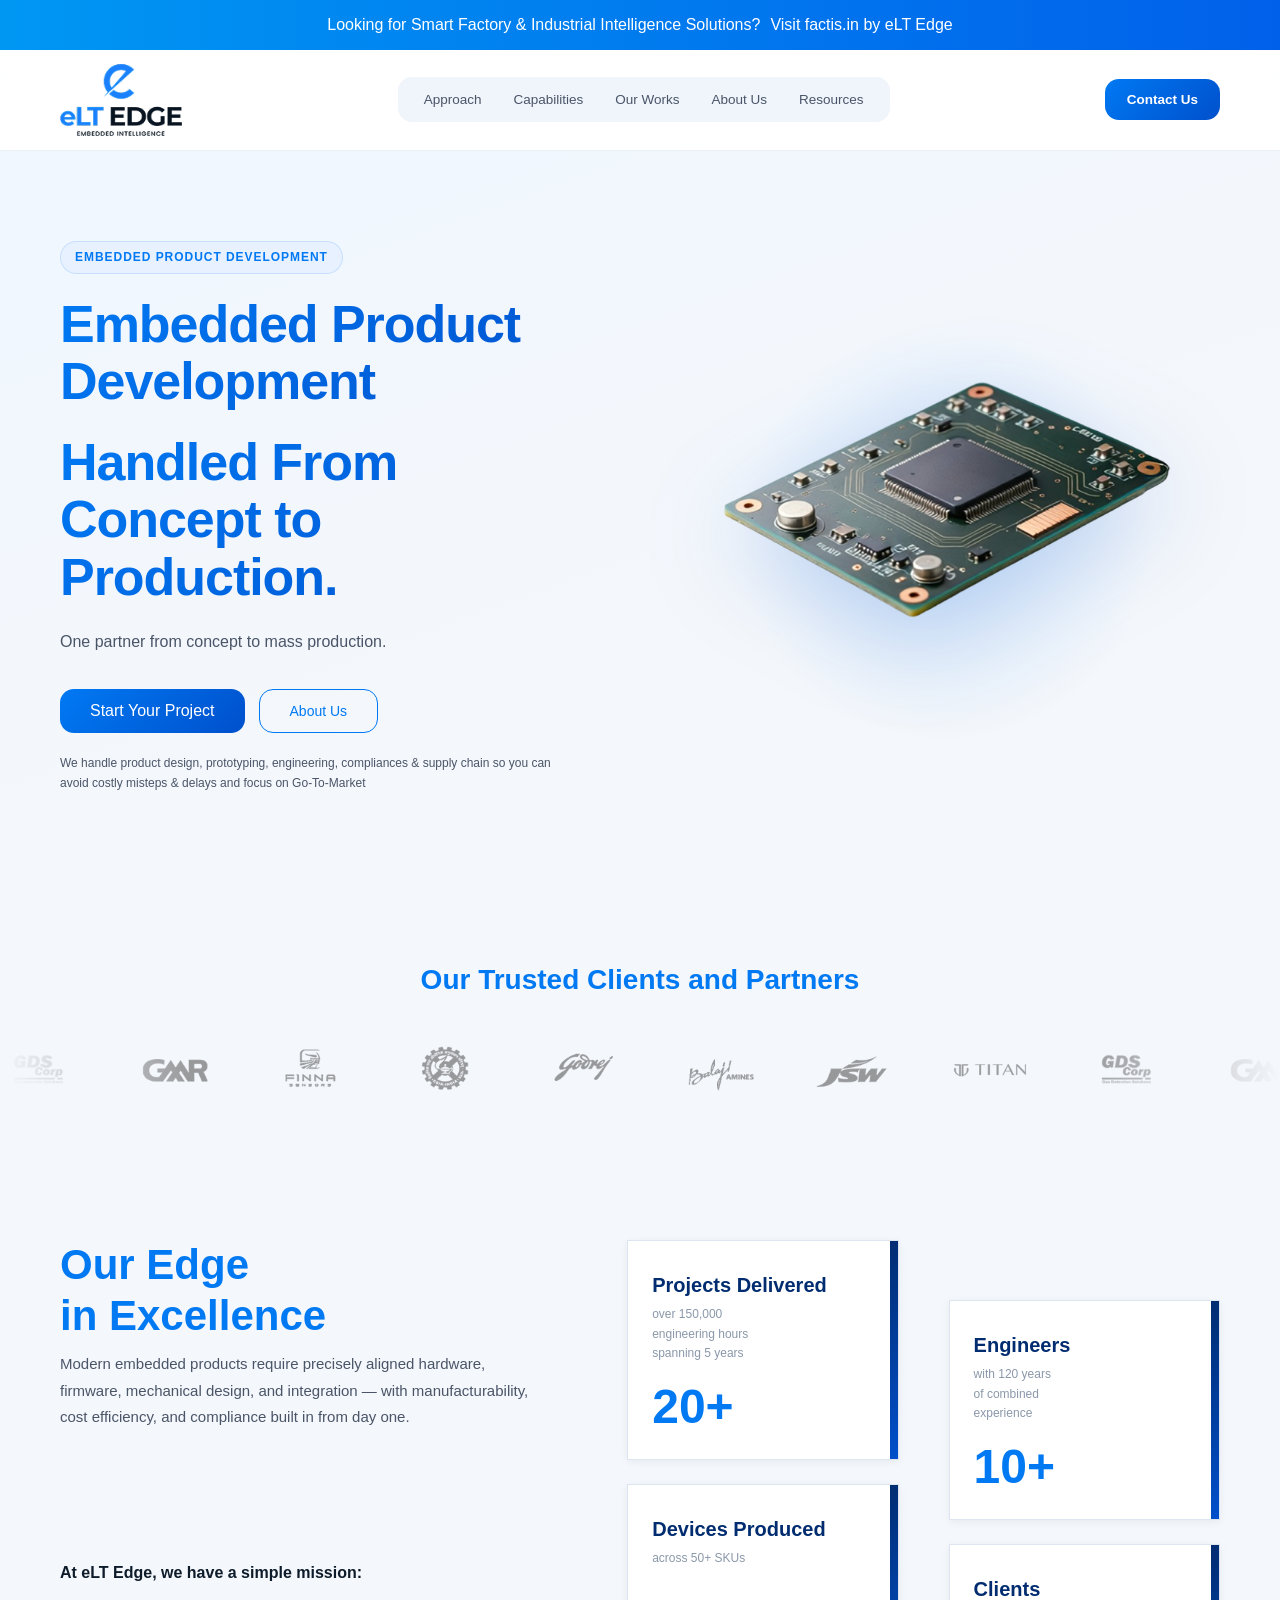
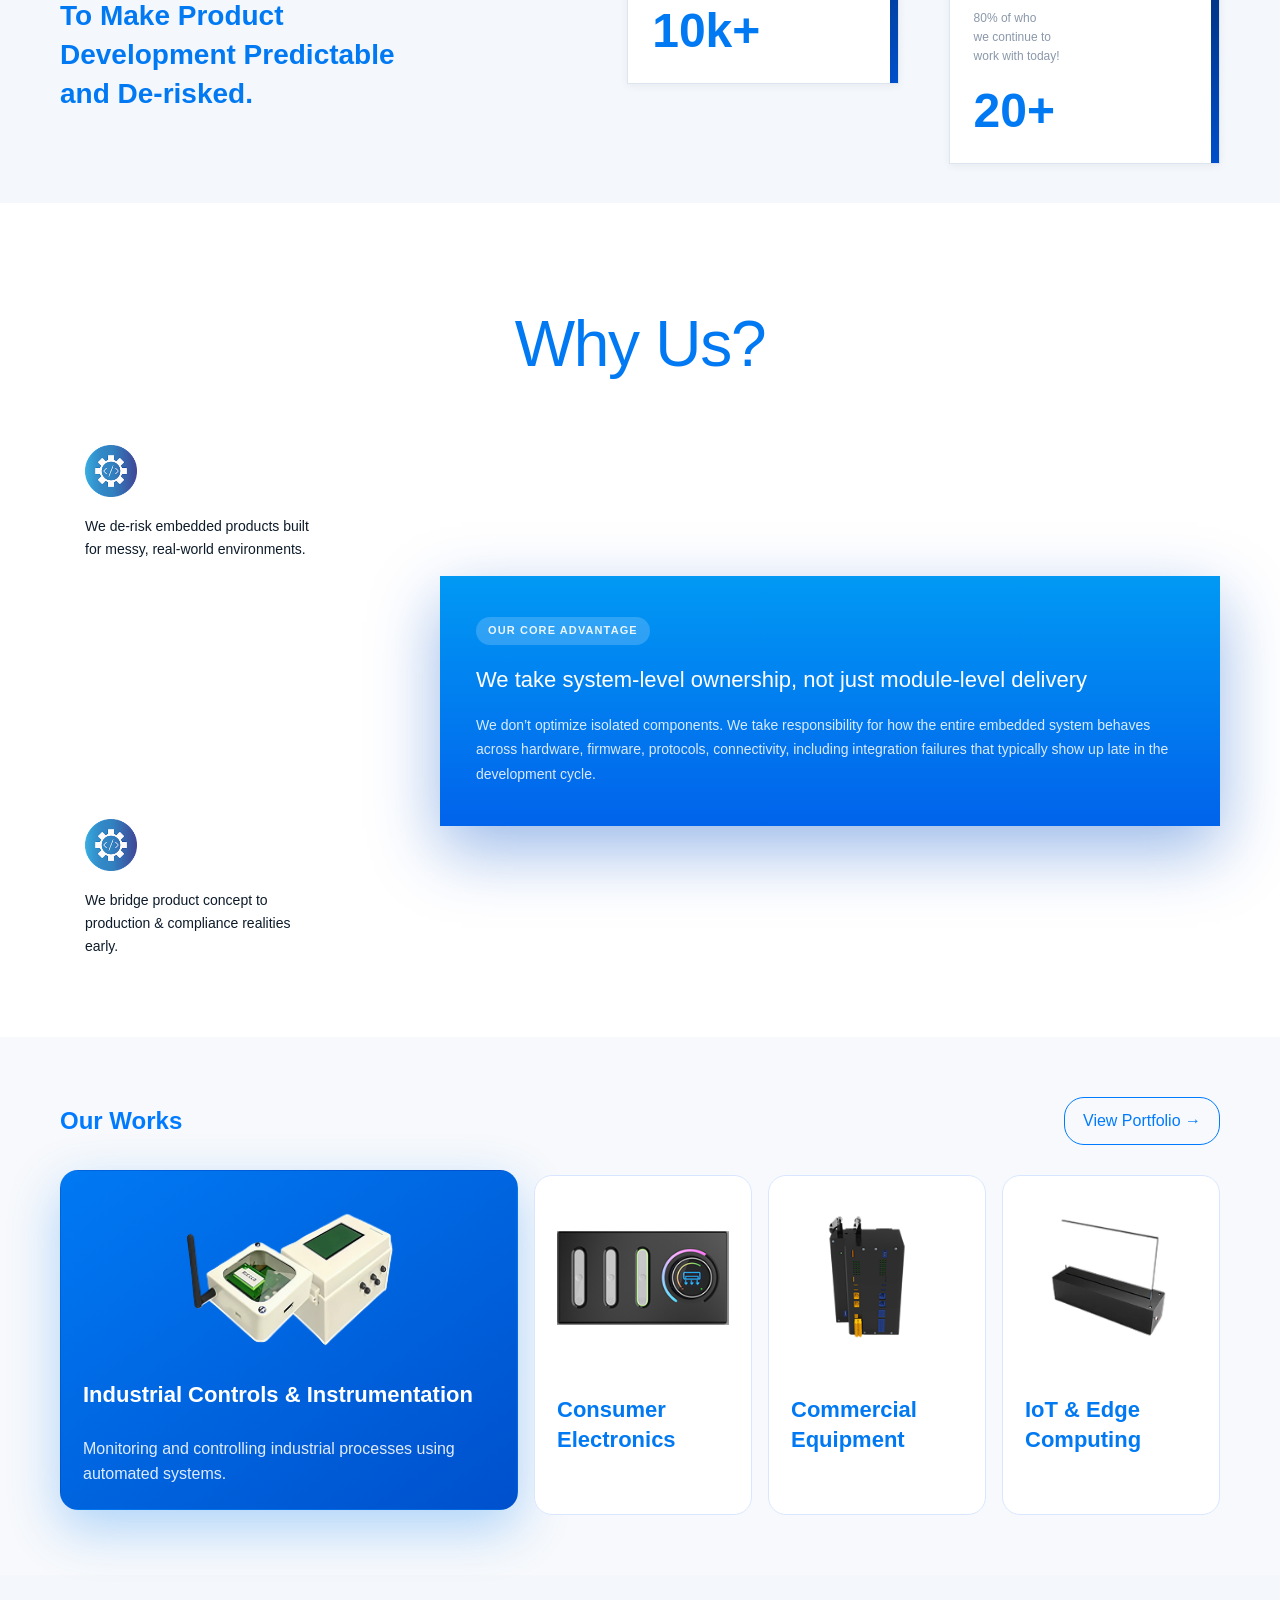
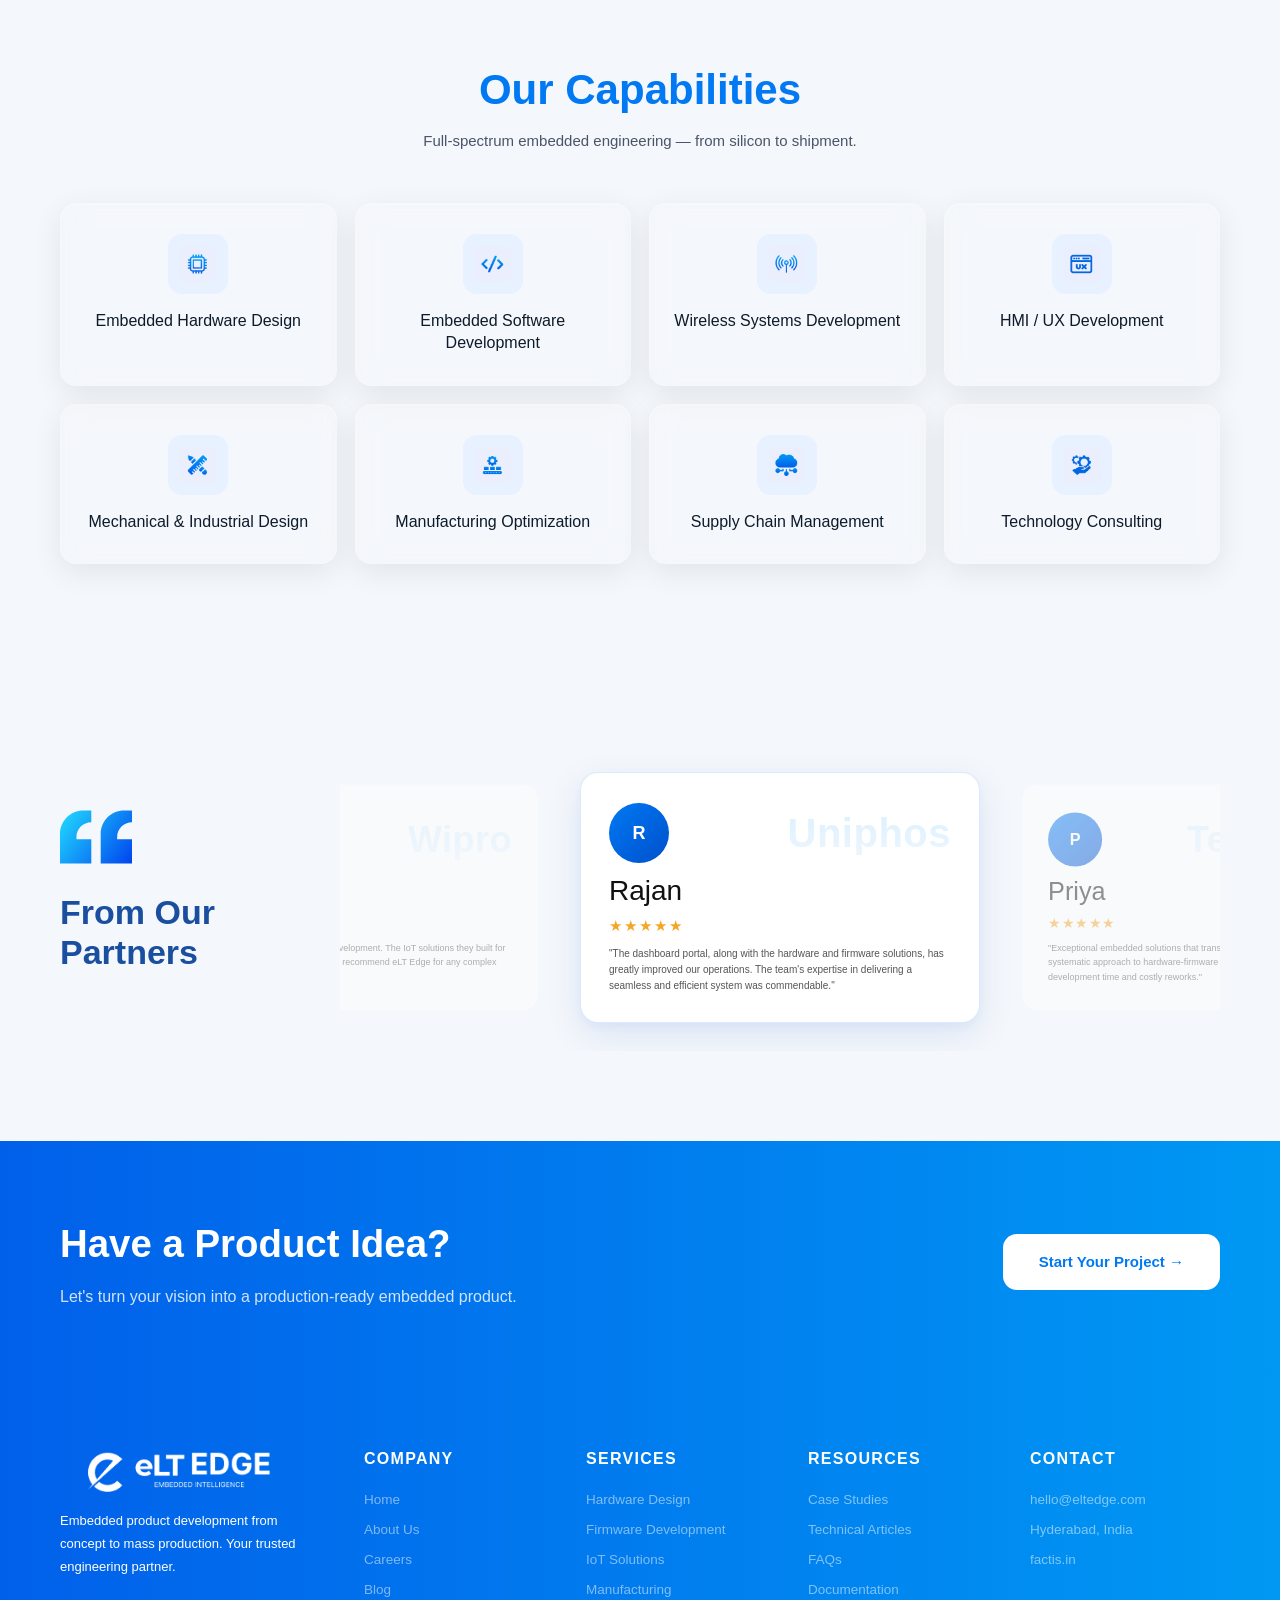
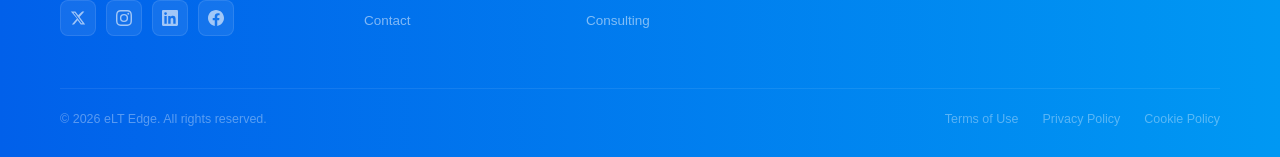
==== commit eef18dab: "final" ====
--- a/index.html
+++ b/index.html
@@ -99,8 +99,9 @@
             One partner from concept to mass production.
           </p>
           <div class="hero-buttons">
-            <button class="btn-primary">Start Your Project</button>
-            <button class="btn-ghost">About Us</button>
+            <a href="./contact.html"><button class="btn-primary">Start Your Project</button></a>
+            <a href="./aboutus.html"><button class="btn-ghost">About Us</button></a>
+            
           </div>
           <p class="hero-subtitle-sub">
             We handle product design, prototyping, engineering, compliances &
@@ -331,7 +332,7 @@
 
     <div class="works-header">
       <h2>Our Works</h2>
-      <a href="#" class="btn-outline">View Portfolio →</a>
+      <a href="./ourworks.html" class="btn-outline">View Portfolio →</a>
     </div>
 
     <div class="works-flex">
@@ -718,6 +719,6 @@
       </div>
     </footer>
 
-    <script src="main.js"></script>
+    <script src="js/main.js"></script>
   </body>
 </html>
--- a/css/style.css
+++ b/css/style.css
@@ -98,9 +98,7 @@
   margin-bottom: 10px;
 }
 
-/* ============================================================
-   TOP BANNER
-   ============================================================ */
+/*TOP BANNER  START FORM HERE (DESIGN)*/
 .top-banner {
   background: var(--blue-grad-90);
   color: #fff;
@@ -125,12 +123,10 @@
 }
 
 .banner-link:hover {
-  opacity: 0.8;
-}
-
-/* ============================================================
-   NAVBAR
-   ============================================================ */
+  opacity: 0.6;
+}
+
+/* NAVBAR */
 .navbar {
   position: sticky;
   top: 0;
@@ -173,7 +169,7 @@
   background: #f0f5fc;
   padding: 6px 12px;
   border-radius: var(--radius-md);
-  border: 1px solid var(--border);
+  /* border: 1px solid var(--border); */
 }
 
 .nav-link {
@@ -190,6 +186,7 @@
 
 .nav-link:hover {
   background: #fff;
+  /* text-decoration: underline; */
   color: var(--blue-primary);
   box-shadow: var(--shadow-sm);
 }
@@ -610,13 +607,6 @@
   margin-top: 10px;
 }
 
-/* .ex-mission {
-  border: 1px solid var(--border);
-  border-radius: var(--radius-lg);
-  padding: 28px 32px;
-  box-shadow: var(--shadow-sm);
-} */
-
 .mission-label {
   font-size: 16 px;
   font-weight: 600;
@@ -637,8 +627,8 @@
   flex: 1;
   display: grid;
   grid-template-columns: 1fr 1fr;
-  gap: 24px 50px; /* row gap, column gap */
-  align-items: start; /* 👈 IMPORTANT */
+  gap: 24px 50px;
+  align-items: start;
 }
 /* Zig-Zag Offset */
 .stat-card:nth-child(2),
@@ -652,7 +642,6 @@
 .stat-card {
   background: var(--bg-white);
   border: 1px solid var(--border);
-  /* border-radius: var(--radius-sm); */
   padding: 28px 24px;
   box-shadow: var(--shadow-sm);
   display: flex;
@@ -670,18 +659,11 @@
   content: "";
   position: absolute;
   top: 0;
-  /* left: 0; */
   right: 0;
   width: 8px;
   height: 100%;
   background: linear-gradient(135deg, #012c70, #0050cc);
-  /* border-radius: 4px 0 0 4px; */
-}
-
-/* .stat-card:hover {
-  transform: translateY(-4px);
-  box-shadow: var(--shadow-md);
-} */
+}
 
 .stat-label {
   font-size: 20px;
@@ -877,113 +859,112 @@
 /* FLEX LAYOUT */
 .works-flex {
   display: flex;
-  gap: 20px;
-  height: 320px;
+  gap: 16px;
+  height: 340px;
+  align-items: stretch;
 }
 
 /* CARD BASE */
 .work-card {
   flex: 1;
   background: #fff;
-  border: 1px solid #d9e6ff;
+  border: 1.5px solid #d9e6ff;
   border-radius: 18px;
-  padding: 20px;
+  padding: 22px;
   display: flex;
   flex-direction: column;
   justify-content: space-between;
-  transition:
-    flex 0.6s cubic-bezier(0.4, 0, 0.2, 1),
-    background-color 0.4s ease,
-    transform 0.4s ease,
-    box-shadow 0.4s ease;
   cursor: pointer;
   overflow: hidden;
-}
-
-/* DEFAULT ACTIVE */
+  /* All transitions driven by .active class — no :hover overrides */
+  transition:
+    flex 0.52s cubic-bezier(0.4, 0, 0.2, 1),
+    background 0.44s cubic-bezier(0.4, 0, 0.2, 1),
+    box-shadow 0.44s ease,
+    transform 0.38s cubic-bezier(0.34, 1.2, 0.64, 1),
+    border-color 0.38s ease;
+  will-change: flex, transform;
+}
+
+/* ACTIVE STATE — JS-managed only, no CSS :hover override */
 .work-card.active {
-  flex: 2;
-  background: linear-gradient(135deg, #0088ff, #0066cc);
+  flex: 2.4;
+  background: linear-gradient(145deg, #0079f3 0%, #0050cc 100%);
   color: #fff;
+  box-shadow: 0 18px 52px rgba(0, 121, 243, 0.30);
+  transform: translateY(-5px);
+  border-color: transparent;
 }
 
 /* IMAGE */
 .img-wrap {
-  height: 120px;
+  height: 160px;
   display: flex;
   align-items: center;
   justify-content: center;
+  overflow: hidden;
 }
 
 .img-wrap img {
   max-width: 100%;
-  transition: transform 0.4s ease;
+  max-height: 100%;
+  object-fit: contain;
+  transition: transform 0.48s cubic-bezier(0.34, 1.2, 0.64, 1);
+}
+
+.work-card.active .img-wrap img {
+  transform: scale(1.08);
 }
 
 /* TITLE */
 .work-card h3 {
-  font-size: 16px;
-  color: #007bff;
-  transition: color 0.3s ease;
+  font-size: 22px;
+  font-weight: 600;
+  color: #0079f3;
+  line-height: 1.35;
+  transition: color 0.38s ease;
+}
+
+.work-card.active h3 {
+  color: #fff;
 }
 
 /* SUBTEXT */
 .subtext {
-  font-size: 13px;
+  font-size: 16px;
+  line-height: 1.6;
   opacity: 0;
   max-height: 0;
   overflow: hidden;
-  transition: all 0.3s ease;
-}
-
-/* HOVER MAGIC */
-.works-flex:hover .work-card {
-  flex: 1;
-  transition-delay: 0.1s;
-}
-
-.works-flex .work-card:hover {
-  flex: 2;
-  background: linear-gradient(135deg, #0088ff, #0066cc);
-  color: #fff;
-  transform: translateY(-5px);
-  transition-delay: 0s;
-}
-
-/* TEXT CHANGE */
-.work-card:hover h3,
-.work-card.active h3 {
-  color: #fff;
-}
-
-/* SHOW TEXT */
-.work-card:hover .subtext,
+  transition:
+    opacity 0.38s ease,
+    max-height 0.38s ease;
+}
+
 .work-card.active .subtext {
   opacity: 1;
-  max-height: 100px;
-  color: rgba(255, 255, 255, 0.9);
-}
-
-/* IMAGE ZOOM */
-.work-card:hover img {
-  transform: scale(1.05);
-}
-
-/* SHADOW */
-.work-card:hover {
-  box-shadow: 0 12px 40px rgba(0, 136, 255, 0.35);
-}
-
-/* RESPONSIVE */
+  max-height: 80px;
+  color: rgba(255, 255, 255, 0.88);
+}
+
+/* RESPONSIVE — mobile: stack vertically, disable expansion */
 @media (max-width: 768px) {
   .works-flex {
     flex-direction: column;
     height: auto;
+    gap: 12px;
   }
 
   .work-card,
   .work-card.active {
     flex: unset;
+    transform: none !important;
+    box-shadow: none !important;
+  }
+
+  .work-card.active .subtext {
+    opacity: 1;
+    max-height: 80px;
   }
 }
 /* ============================================================
@@ -1443,19 +1424,23 @@
     margin: 0 auto;
   }
 
-  /* Works */
+  /* Works — tablet: 2×2 grid */
   .works-flex {
     flex-wrap: wrap;
     height: auto;
+    gap: 14px;
   }
 
   .work-card {
     flex: 0 0 calc(50% - 7px);
     height: 280px;
+    transform: none !important;
   }
 
   .work-card.active {
     flex: 0 0 calc(50% - 7px);
+    transform: none !important;
+    box-shadow: 0 8px 28px rgba(0, 121, 243, 0.22);
   }
 
   /* Capabilities */
@@ -1546,13 +1531,15 @@
   .works-flex {
     flex-direction: column;
     height: auto;
-    gap: 14px;
+    gap: 12px;
   }
 
   .work-card,
   .work-card.active {
     flex: none;
-    height: 260px;
+    height: 240px;
+    transform: none !important;
+    box-shadow: none !important;
   }
 
   .work-tag,
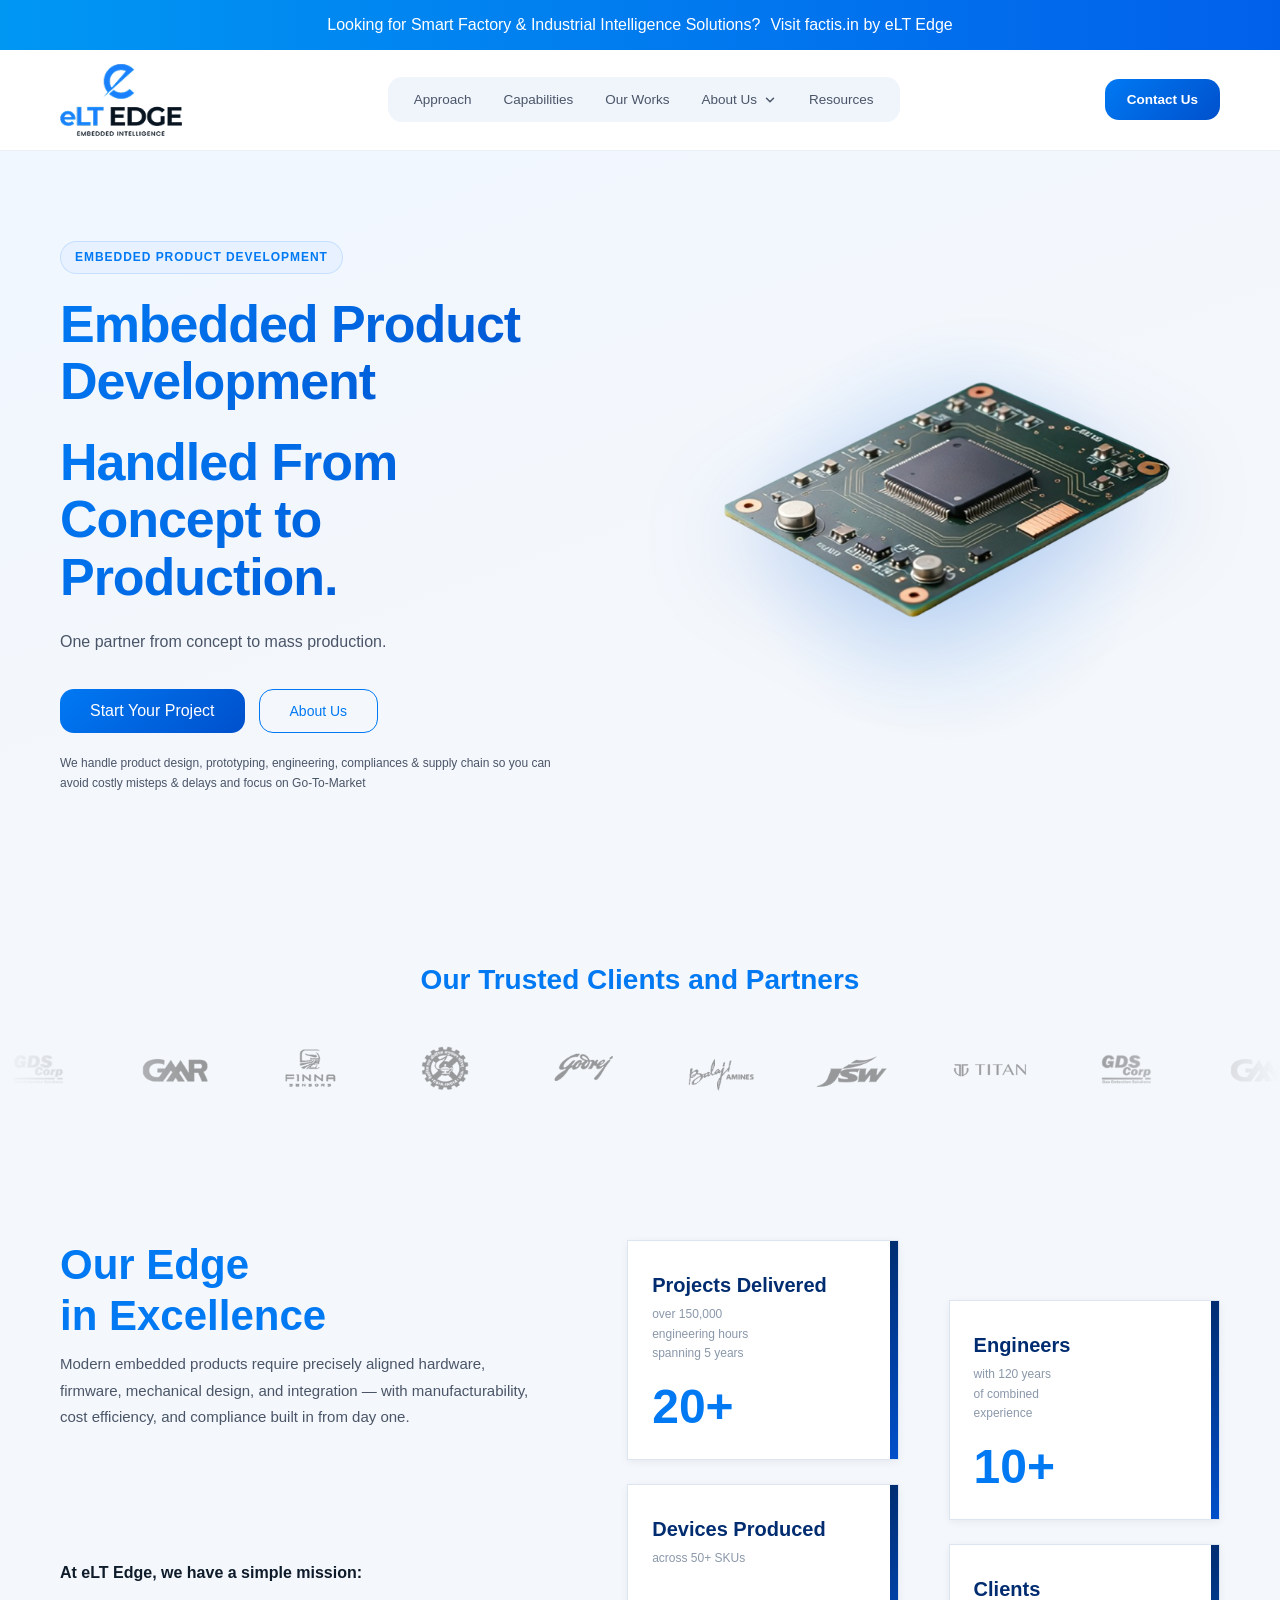
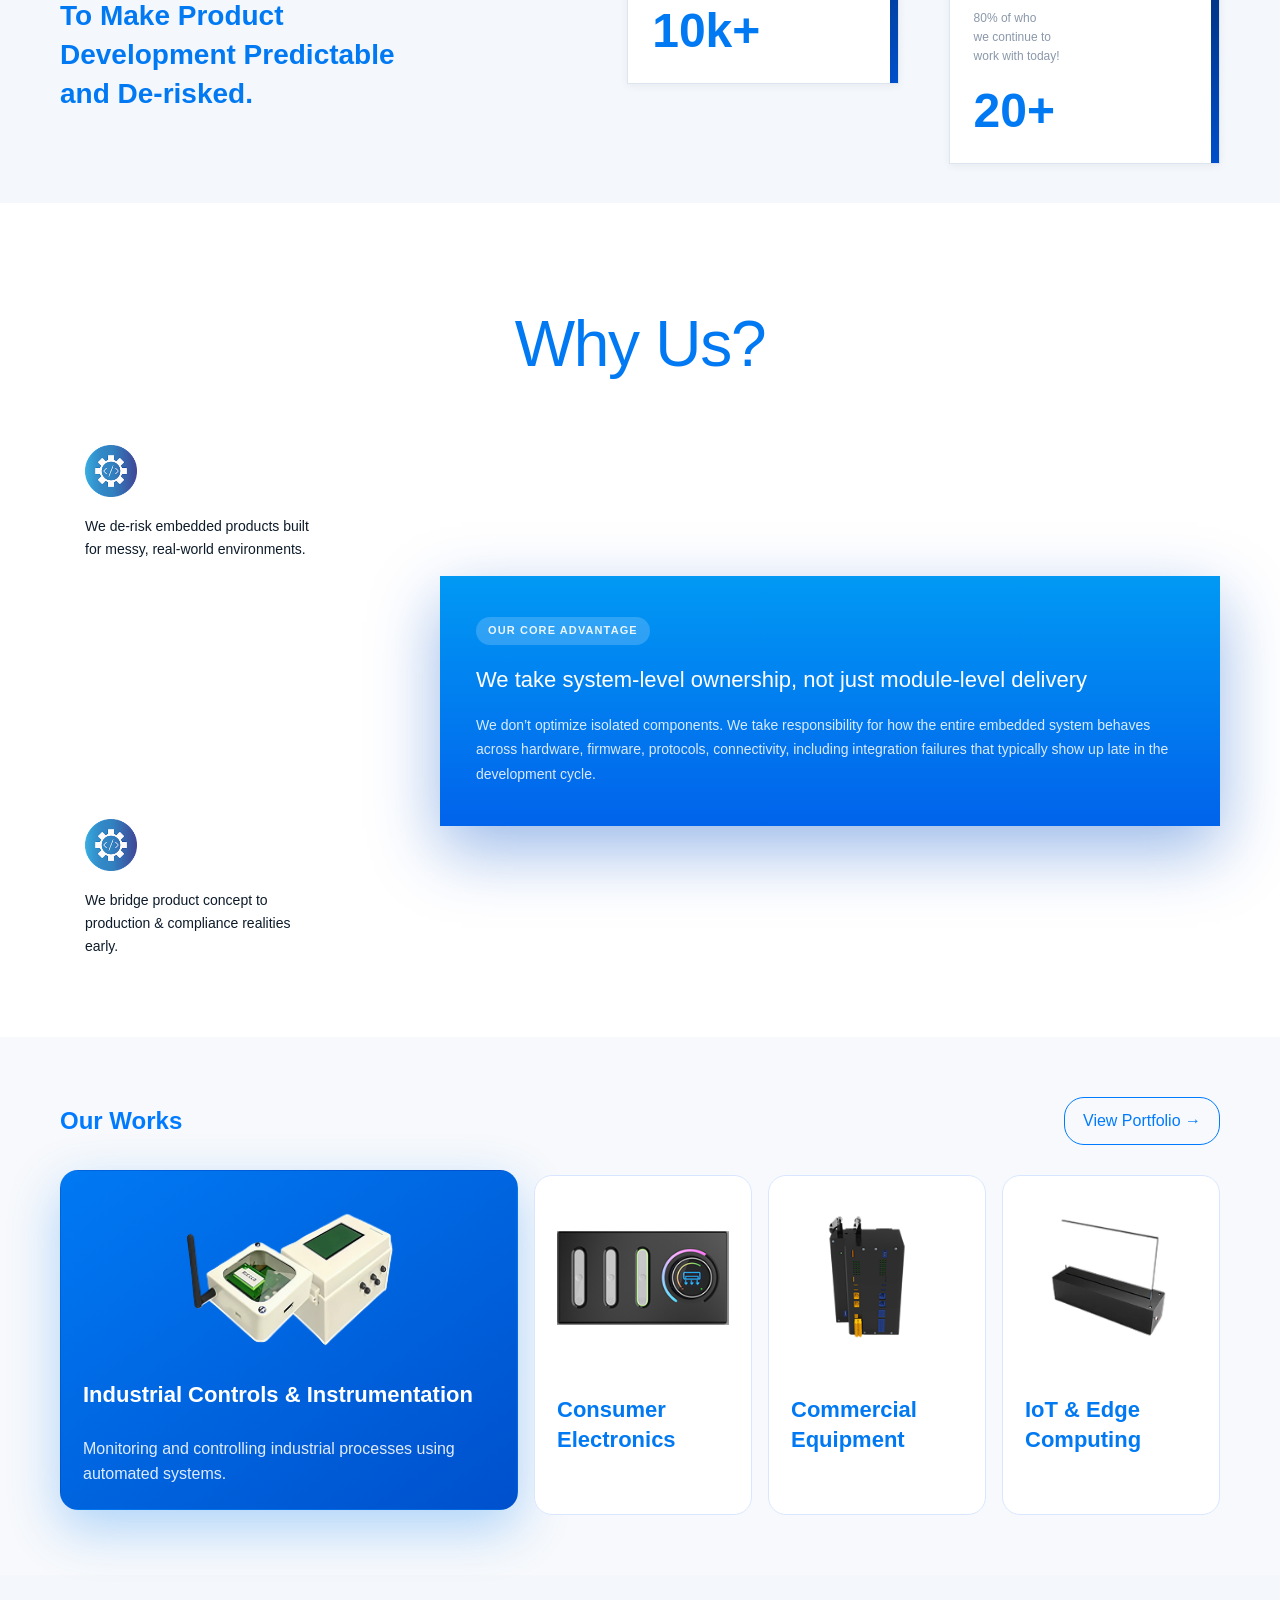
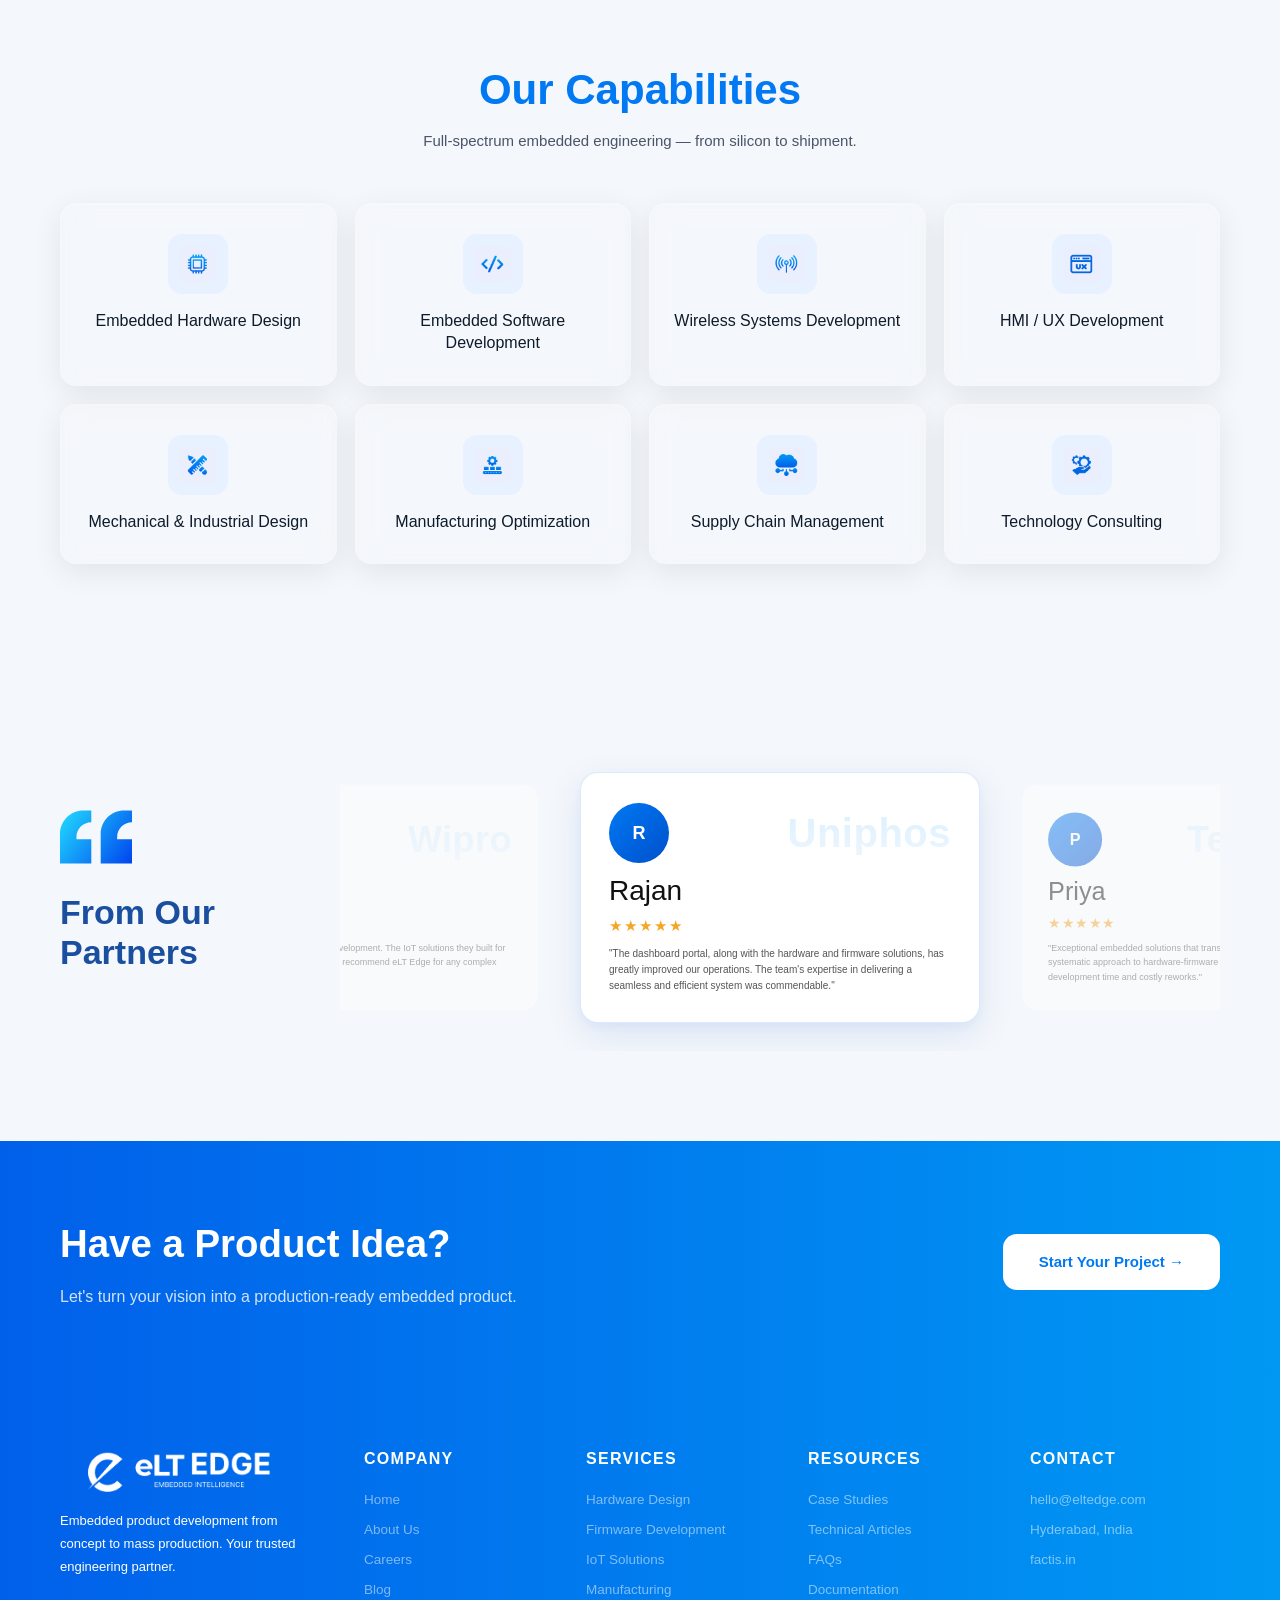
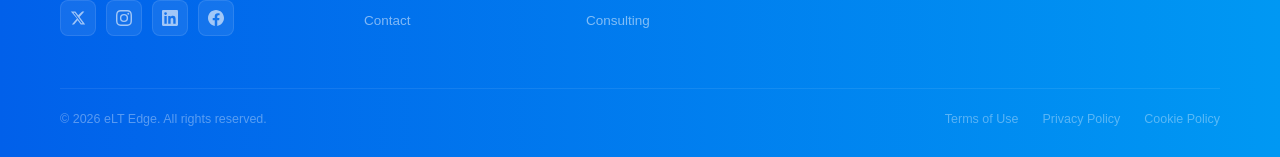
==== commit e0ee893c: "Updated all project files" ====
--- a/index.html
+++ b/index.html
@@ -34,16 +34,44 @@
         <!-- Logo -->
         <div class="nav-logo">
           <a href="./index.html"
-            ><img src="./assets/images/logo white bg (1) 1.png" alt="eLT Edge" class="logo-img"
+            ><img
+              src="./assets/images/logo white bg (1) 1.png"
+              alt="eLT Edge"
+              class="logo-img"
           /></a>
         </div>
 
         <!-- Center Nav -->
         <nav class="nav-links" id="navLinks">
           <a href="./approach.html" class="nav-link">Approach</a>
-          <a href="#" class="nav-link">Capabilities</a>
+          <a href="capabilities-scroll.html" class="nav-link">Capabilities</a>
           <a href="./ourworks.html" class="nav-link">Our Works</a>
-          <a href="aboutus.html" class="nav-link">About Us</a>
+          <div class="nav-dropdown">
+            <a href="aboutus.html" class="nav-link dropdown-toggle">
+              About Us
+
+              <span class="dropdown-arrow">
+                <svg
+                  xmlns="http://www.w3.org/2000/svg"
+                  width="14"
+                  height="14"
+                  viewBox="0 0 24 24"
+                  fill="none"
+                  stroke="currentColor"
+                  stroke-width="2.5"
+                  stroke-linecap="round"
+                  stroke-linejoin="round"
+                >
+                  <polyline points="6 9 12 15 18 9"></polyline>
+                </svg>
+              </span>
+            </a>
+
+            <div class="dropdown-menu">
+              <a href="our-team.html">Our Team</a>
+              <a href="careers.html">Careers</a>
+            </div>
+          </div>
           <a href="resources.html" class="nav-link">Resources</a>
         </nav>
 
@@ -72,9 +100,16 @@
         </button>
         <nav class="drawer-links">
           <a href="./approach.html">Approach</a>
-          <a href="#">Capabilities</a>
+          <a href="capabilities.html">Capabilities</a>
           <a href="./ourworks.html">Our Works</a>
-          <a href="./aboutus.html">About Us</a>
+          <div class="mobile-dropdown">
+            <button class="mobile-dropdown-toggle">About Us</button>
+
+            <div class="mobile-dropdown-menu">
+              <a href="our-team.html">Our Team</a>
+              <a href="careers.html">Careers</a>
+            </div>
+          </div>
           <a href="./resources.html">Resources</a>
         </nav>
         <button class="btn-contact drawer-cta">Contact Us</button>
@@ -99,9 +134,12 @@
             One partner from concept to mass production.
           </p>
           <div class="hero-buttons">
-            <a href="./contact.html"><button class="btn-primary">Start Your Project</button></a>
-            <a href="./aboutus.html"><button class="btn-ghost">About Us</button></a>
-            
+            <a href="./contact.html"
+              ><button class="btn-primary">Start Your Project</button></a
+            >
+            <a href="./aboutus.html"
+              ><button class="btn-ghost">About Us</button></a
+            >
           </div>
           <p class="hero-subtitle-sub">
             We handle product design, prototyping, engineering, compliances &
@@ -280,7 +318,8 @@
             <div class="stat-text">
               <p class="stat-label">Clients</p>
               <span class="stat-sub"
-                >80% of who <br> we continue to <br>work with today!</span
+                >80% of who <br />
+                we continue to <br />work with today!</span
               >
             </div>
             <div class="stat-number">20<span>+</span></div>
@@ -292,7 +331,7 @@
     <!-- Why Us -->
     <section class="why">
       <video autoplay muted loop playsinline class="why-bg-video">
-        <source src="assets/videos/0_Cat_Halloween_3840x2160.mp4" type="video/mp4" />
+        <source src="assets/videos/whyUs.mp4" type="video/mp4" />
       </video>
       <div class="why-overlay"></div>
       <div class="container why-inner">
@@ -301,89 +340,98 @@
         </div>
 
         <div class="why-grid">
-
-  <!-- LEFT COLUMN -->
-  <div class="why-left">
-    <div class="why-card top-card">
-      <img src="assets/images/image 38.png" class="why-icon" />
-      <p>We de-risk embedded products built for messy, real-world environments.</p>
-    </div>
-
-    <div class="why-card bottom-card">
-      <img src="assets/images/image 38.png" class="why-icon" />
-      <p>We bridge product concept to production & compliance realities early.</p>
-    </div>
-  </div>
-
-  <!-- RIGHT MAIN CARD -->
-  <div class="why-main-card">
-    <div class="why-main-tag">Our Core Advantage</div>
-    <h3>We take system-level ownership, not just module-level delivery</h3>
-    <p>We don’t optimize isolated components. We take responsibility for how the entire embedded system behaves across hardware, firmware, protocols, connectivity, including integration failures that typically show up late in the development cycle.</p>
-  </div>
-
-</div>
+          <!-- LEFT COLUMN -->
+          <div class="why-left">
+            <div class="why-card top-card">
+              <img src="assets/images/image 38.png" class="why-icon" />
+              <p>
+                We de-risk embedded products built for messy, real-world
+                environments.
+              </p>
+            </div>
+
+            <div class="why-card bottom-card">
+              <img src="assets/images/image 38.png" class="why-icon" />
+              <p>
+                We bridge product concept to production & compliance realities
+                early.
+              </p>
+            </div>
+          </div>
+
+          <!-- RIGHT MAIN CARD -->
+          <div class="why-main-card">
+            <div class="why-main-tag">Our Core Advantage</div>
+            <h3>
+              We take system-level ownership, not just module-level delivery
+            </h3>
+            <p>
+              We don’t optimize isolated components. We take responsibility for
+              how the entire embedded system behaves across hardware, firmware,
+              protocols, connectivity, including integration failures that
+              typically show up late in the development cycle.
+            </p>
+          </div>
+        </div>
       </div>
     </section>
 
     <!-- Our Works -->
     <section class="works">
-  <div class="container">
-
-    <div class="works-header">
-      <h2>Our Works</h2>
-      <a href="./ourworks.html" class="btn-outline">View Portfolio →</a>
-    </div>
-
-    <div class="works-flex">
-
-      <!-- Card 1 -->
-      <div class="work-card active">
-        <div class="img-wrap">
-          <img src="assets/images/ourworks/ourworks1.png" alt="">
-        </div>
-        <h3>Industrial Controls & Instrumentation</h3>
-        <p class="subtext">
-          Monitoring and controlling industrial processes using automated systems.
-        </p>
-      </div>
-
-      <!-- Card 2 -->
-      <div class="work-card">
-        <div class="img-wrap">
-          <img src="assets/images/ourworks/ourworks2.png" alt="">
-        </div>
-        <h3>Consumer Electronics</h3>
-        <p class="subtext">
-          Advanced consumer devices focusing on user experience.
-        </p>
-      </div>
-
-      <!-- Card 3 -->
-      <div class="work-card">
-        <div class="img-wrap">
-          <img src="assets/images/ourworks/ourworks3.png" alt="">
-        </div>
-        <h3>Commercial Equipment</h3>
-        <p class="subtext">
-          Ruggedized hardware solutions for commercial environments.
-        </p>
-      </div>
-
-      <!-- Card 4 -->
-      <div class="work-card">
-        <div class="img-wrap">
-          <img src="assets/images/ourworks/ourworks4.png" alt="">
-        </div>
-        <h3>IoT & Edge Computing</h3>
-        <p class="subtext">
-          Intelligent connected systems with edge processing.
-        </p>
-      </div>
-
-    </div>
-  </div>
-</section>
+      <div class="container">
+        <div class="works-header">
+          <h2>Our Works</h2>
+          <a href="./ourworks.html" class="btn-outline">View Portfolio →</a>
+        </div>
+
+        <div class="works-flex">
+          <!-- Card 1 -->
+          <div class="work-card active">
+            <div class="img-wrap">
+              <img src="assets/images/ourworks/ourworks1.png" alt="" />
+            </div>
+            <h3>Industrial Controls & Instrumentation</h3>
+            <p class="subtext">
+              Monitoring and controlling industrial processes using automated
+              systems.
+            </p>
+          </div>
+
+          <!-- Card 2 -->
+          <div class="work-card">
+            <div class="img-wrap">
+              <img src="assets/images/ourworks/ourworks2.png" alt="" />
+            </div>
+            <h3>Consumer Electronics</h3>
+            <p class="subtext">
+              Advanced consumer devices focusing on user experience.
+            </p>
+          </div>
+
+          <!-- Card 3 -->
+          <div class="work-card">
+            <div class="img-wrap">
+              <img src="assets/images/ourworks/ourworks3.png" alt="" />
+            </div>
+            <h3>Commercial Equipment</h3>
+            <p class="subtext">
+              Ruggedized hardware solutions for commercial environments.
+            </p>
+          </div>
+
+          <!-- Card 4 -->
+          <div class="work-card">
+            <div class="img-wrap">
+              <img src="assets/images/ourworks/ourworks4.png" alt="" />
+            </div>
+            <h3>IoT & Edge Computing</h3>
+            <p class="subtext">
+              Intelligent connected systems with edge processing.
+            </p>
+          </div>
+        </div>
+      </div>
+    </section>
 
     <!-- Our Capabilities -->
     <section class="capabilities">
--- a/css/style.css
+++ b/css/style.css
@@ -707,7 +707,7 @@
   height: 100%;
   object-fit: cover;
   z-index: 0;
-  opacity: 0.25;
+  opacity: 1;
 }
 
 .why-overlay {
@@ -891,7 +891,7 @@
   flex: 2.4;
   background: linear-gradient(145deg, #0079f3 0%, #0050cc 100%);
   color: #fff;
-  box-shadow: 0 18px 52px rgba(0, 121, 243, 0.30);
+  box-shadow: 0 18px 52px rgba(0, 121, 243, 0.3);
   transform: translateY(-5px);
   border-color: transparent;
 }
@@ -1628,3 +1628,164 @@
     font-size: 12px;
   }
 }
+
+/* ============================================================
+   ABOUT DROPDOWN
+============================================================ */
+
+.nav-dropdown {
+  position: relative;
+}
+
+/* .dropdown-toggle {
+  display: flex;
+  align-items: center;
+  gap: 6px;
+} */
+
+.dropdown-toggle {
+  display: flex;
+  align-items: center;
+  gap: 6px;
+
+  transition: all 0.3s ease;
+}
+
+/* DROPDOWN ARROW */
+
+.dropdown-arrow {
+  display: flex;
+  align-items: center;
+  justify-content: center;
+
+  transition: transform 0.3s ease;
+}
+
+.dropdown-arrow svg {
+  width: 14px;
+  height: 14px;
+}
+
+/* ARROW ROTATE */
+
+.nav-dropdown:hover .dropdown-arrow {
+  transform: rotate(180deg);
+}
+.dropdown-menu {
+  position: absolute;
+  top: calc(100% + 12px);
+  left: 0;
+
+  min-width: 190px;
+
+  background: rgba(255, 255, 255, 0.96);
+  backdrop-filter: blur(18px);
+  -webkit-backdrop-filter: blur(18px);
+
+  border-radius: 16px;
+  padding: 10px;
+
+  border: 1px solid rgba(221, 230, 240, 0.7);
+
+  box-shadow:
+    0 10px 40px rgba(0, 0, 0, 0.08),
+    0 4px 12px rgba(0, 121, 243, 0.08);
+
+  display: flex;
+  flex-direction: column;
+  gap: 4px;
+
+  opacity: 0;
+  visibility: hidden;
+  transform: translateY(10px);
+
+  transition:
+    opacity 0.28s ease,
+    transform 0.28s ease,
+    visibility 0.28s;
+
+  z-index: 999;
+}
+
+.dropdown-menu a {
+  text-decoration: none;
+  color: var(--text-primary);
+
+  font-size: 14px;
+  font-weight: 500;
+
+  padding: 12px 14px;
+  border-radius: 12px;
+
+  transition: all 0.22s ease;
+}
+
+.dropdown-menu a:hover {
+  background: rgba(0, 121, 243, 0.08);
+  color: var(--blue-primary);
+  transform: translateX(3px);
+}
+
+.nav-dropdown:hover .dropdown-menu {
+  opacity: 1;
+  visibility: visible;
+  transform: translateY(0);
+}
+
+/* ============================================================
+   MOBILE DROPDOWN
+============================================================ */
+
+.mobile-dropdown {
+  width: 100%;
+}
+
+.mobile-dropdown-toggle {
+  width: 100%;
+  background: transparent;
+  border: none;
+
+  text-align: left;
+
+  font-size: 16px;
+  font-weight: 500;
+  font-family: var(--font-main);
+
+  padding: 14px 16px;
+
+  color: var(--text-primary);
+
+  cursor: pointer;
+
+  border-radius: var(--radius-md);
+
+  transition: 0.2s;
+}
+
+.mobile-dropdown-toggle:hover {
+  background: var(--blue-light);
+  color: var(--blue-primary);
+}
+
+.mobile-dropdown-menu {
+  display: flex;
+  flex-direction: column;
+
+  padding-left: 14px;
+  margin-top: 6px;
+}
+
+.mobile-dropdown-menu a {
+  font-size: 14px;
+  padding: 10px 14px;
+}
+
+.mobile-dropdown-menu {
+  max-height: 0;
+  overflow: hidden;
+  transition: max-height 0.3s ease;
+}
+
+.mobile-dropdown-menu.open {
+  max-height: 200px;
+}
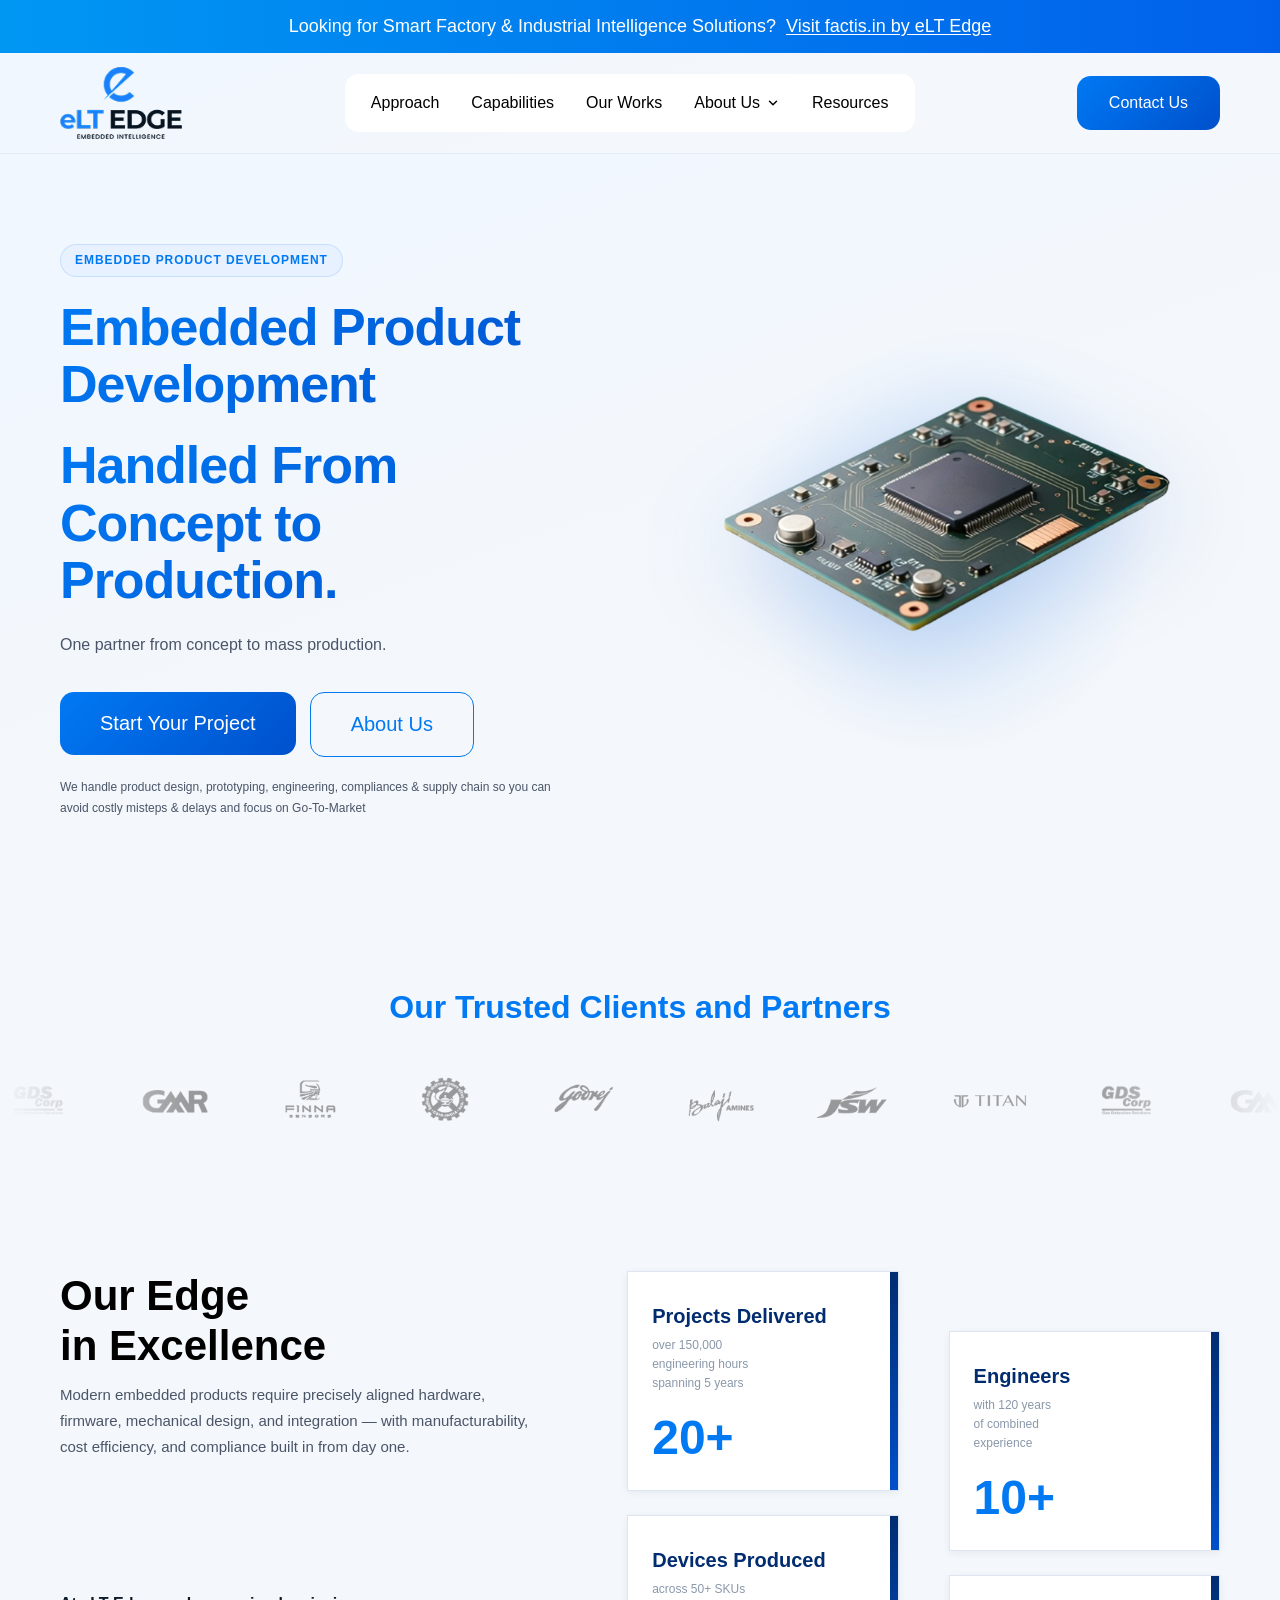
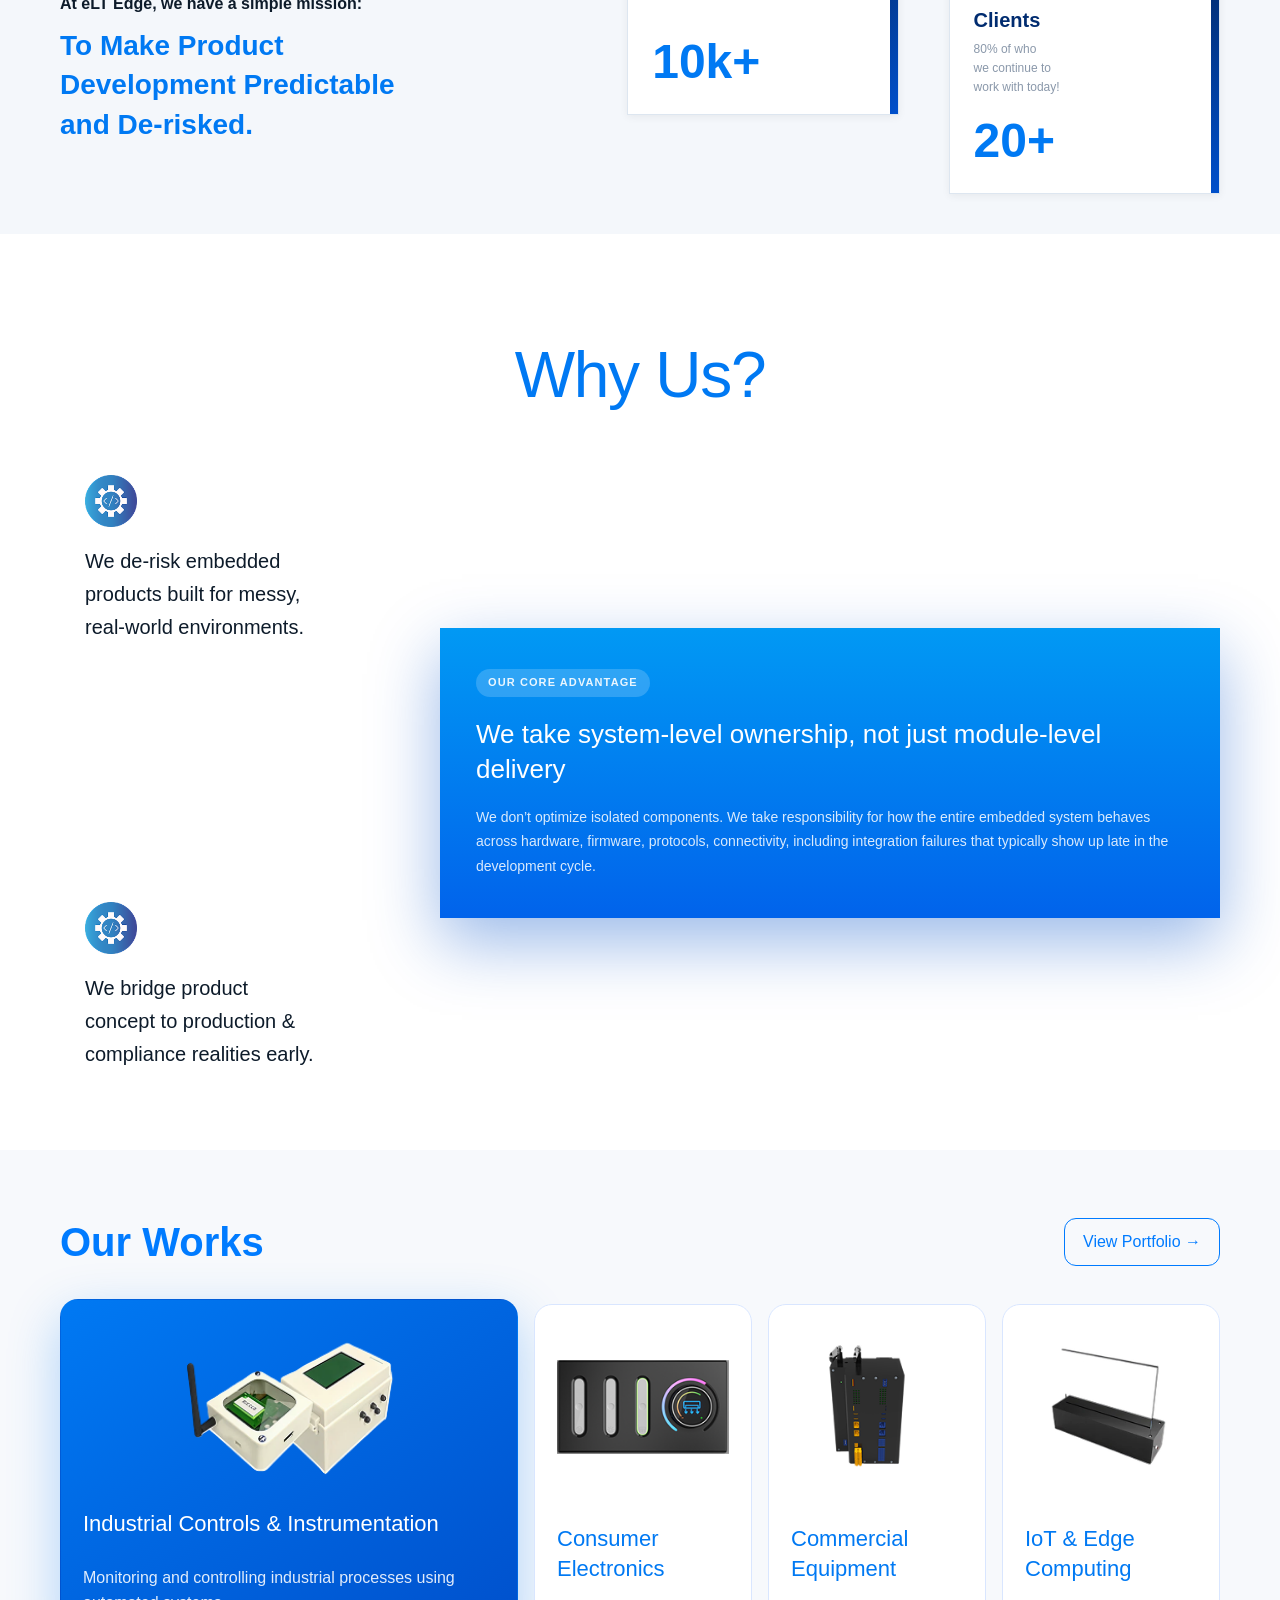
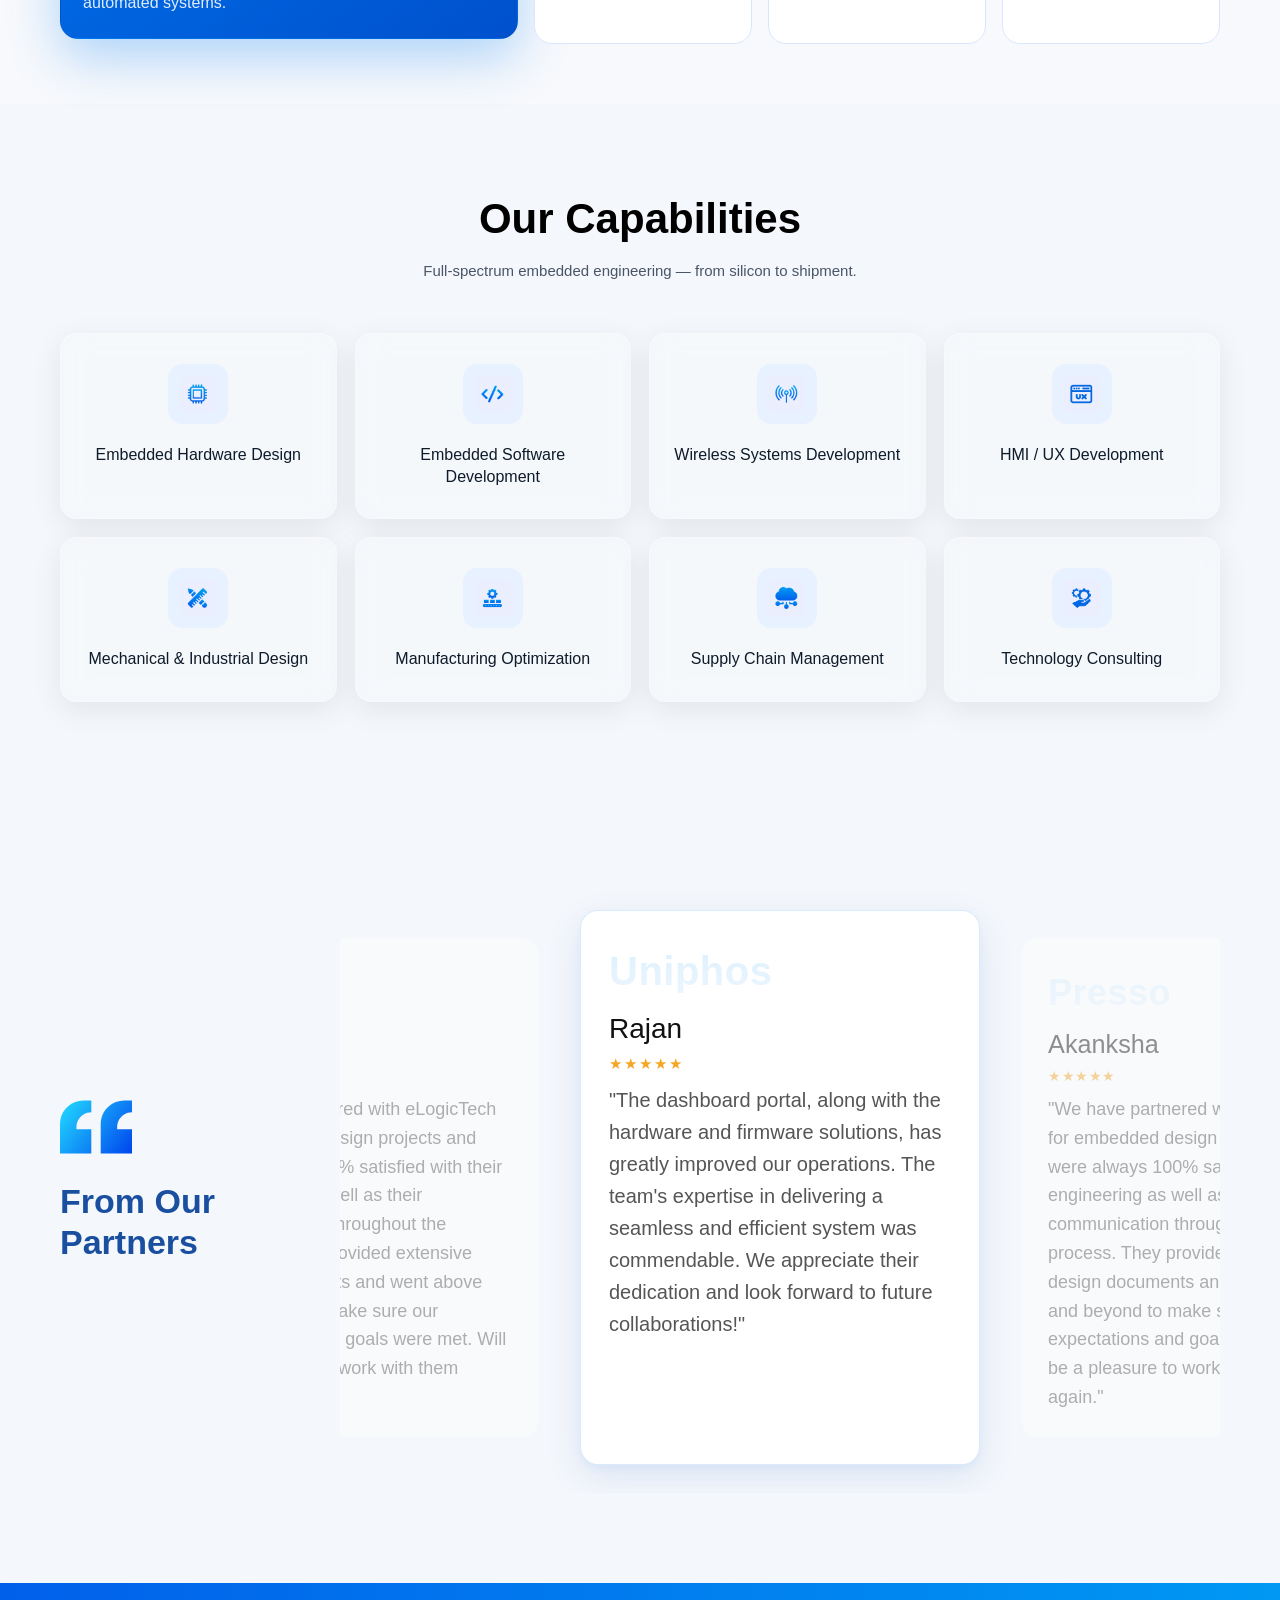
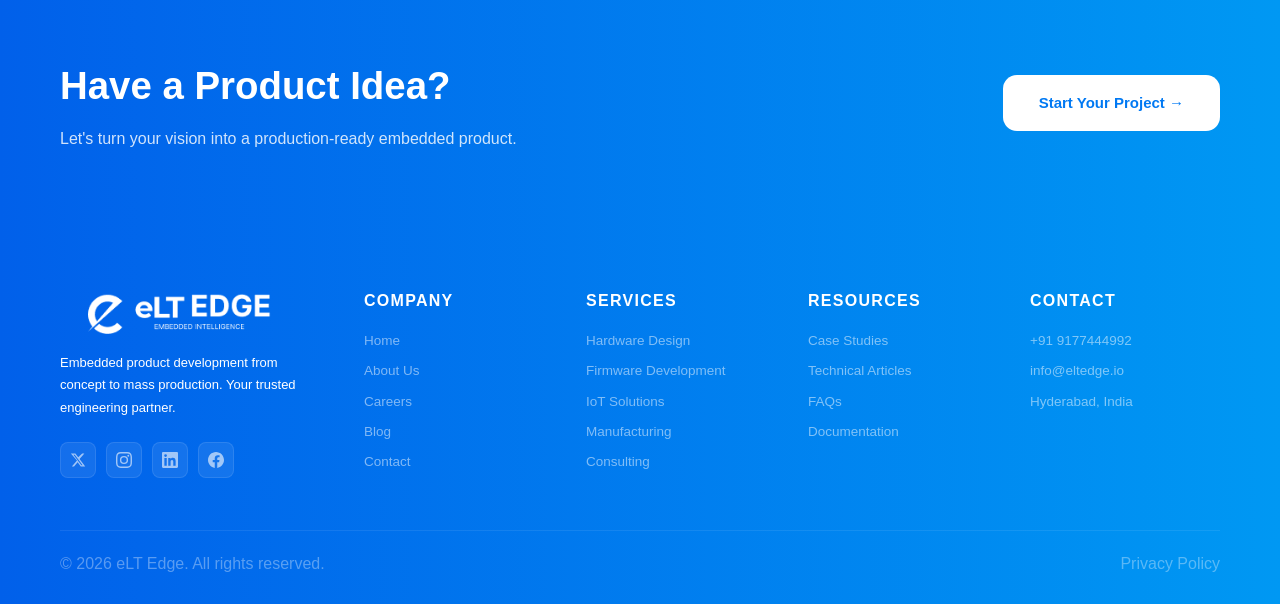
==== commit a71b1707: "updated webiste" ====
--- a/index.html
+++ b/index.html
@@ -567,65 +567,55 @@
             Hear from the teams who've shipped with us.
           </p> -->
         </div>
-
+<!-- test1 -->
         <div class="test-right">
           <div class="test-viewport" id="testViewport">
             <div class="test-track" id="testTrack">
               <div class="test-card">
                 <div class="test-card-top">
-                  <div class="test-avatar-placeholder">R</div>
+                  <!-- <div class="test-avatar-placeholder">R</div> -->
                   <span class="test-company">Uniphos</span>
                 </div>
                 <h3 class="test-name">Rajan</h3>
                 <div class="test-stars">★★★★★</div>
                 <p class="test-text">
-                  "The dashboard portal, along with the hardware and firmware
-                  solutions, has greatly improved our operations. The team's
-                  expertise in delivering a seamless and efficient system was
-                  commendable."
+                  "The dashboard portal, along with the hardware and firmware solutions, has greatly improved our operations. The team's expertise in delivering a seamless and efficient system was commendable. We appreciate their dedication and look forward to future collaborations!"
                 </p>
               </div>
-
+<!-- test2 -->
               <div class="test-card">
                 <div class="test-card-top">
-                  <div class="test-avatar-placeholder">P</div>
-                  <span class="test-company">TechCorp</span>
+                  <!-- <div class="test-avatar-placeholder">P</div> -->
+                  <span class="test-company">Presso</span>
                 </div>
-                <h3 class="test-name">Priya</h3>
+                <h3 class="test-name">Akanksha</h3>
                 <div class="test-stars">★★★★★</div>
                 <p class="test-text">
-                  "Exceptional embedded solutions that transformed our product
-                  line. Their systematic approach to hardware-firmware
-                  integration saved us months of development time and costly
-                  reworks."
+                  "We have partnered with eLogicTech for embedded design projects and were always 100% satisfied with their engineering as well as their communication throughout the process. They provided extensive design documents and went above and beyond to make sure our expectations and goals were met. Will be a pleasure to work with them again."
                 </p>
               </div>
-
+<!-- test3 -->
               <div class="test-card">
                 <div class="test-card-top">
-                  <div class="test-avatar-placeholder">A</div>
-                  <span class="test-company">Infosys</span>
+                  <!-- <div class="test-avatar-placeholder">A</div> -->
+                  <span class="test-company">Uniphos</span>
                 </div>
-                <h3 class="test-name">Arjun</h3>
+                <h3 class="test-name">Rajan</h3>
                 <div class="test-stars">★★★★★</div>
                 <p class="test-text">
-                  "From concept to production, eLT Edge delivered beyond
-                  expectations. Their compliance handling and supply chain
-                  expertise was invaluable to our project's success."
+                 "The dashboard portal, along with the hardware and firmware solutions, has greatly improved our operations. The team's expertise in delivering a seamless and efficient system was commendable. We appreciate their dedication and look forward to future collaborations!"
                 </p>
               </div>
-
+<!-- test 4 -->
               <div class="test-card">
                 <div class="test-card-top">
-                  <div class="test-avatar-placeholder">S</div>
-                  <span class="test-company">Wipro</span>
+                  <!-- <div class="test-avatar-placeholder">S</div> -->
+                  <span class="test-company">Presso</span>
                 </div>
-                <h3 class="test-name">Sneha</h3>
+                <h3 class="test-name">Akanksha</h3>
                 <div class="test-stars">★★★★★</div>
                 <p class="test-text">
-                  "Outstanding wireless systems development. The IoT solutions
-                  they built for us are robust and scalable. Highly recommend
-                  eLT Edge for any complex embedded project."
+                  "We have partnered with eLogicTech for embedded design projects and were always 100% satisfied with their engineering as well as their communication throughout the process. They provided extensive design documents and went above and beyond to make sure our expectations and goals were met. Will be a pleasure to work with them again."
                 </p>
               </div>
             </div>
@@ -748,9 +738,10 @@
 
             <div class="footer-col">
               <h4>Contact</h4>
-              <a href="mailto:hello@eltedge.com">hello@eltedge.com</a>
+              <a href="#">+91 9177444992</a>
+              <a href="mailto:#">info@eltedge.io</a>
               <a href="#">Hyderabad, India</a>
-              <a href="#">factis.in</a>
+              
             </div>
           </div>
         </div>
@@ -759,9 +750,9 @@
         <div class="footer-bottom">
           <p>© 2026 eLT Edge. All rights reserved.</p>
           <div class="footer-bottom-links">
-            <a href="#">Terms of Use</a>
+            <!-- <a href="#">Terms of Use</a> -->
             <a href="#">Privacy Policy</a>
-            <a href="#">Cookie Policy</a>
+            <!-- <a href="#">Cookie Policy</a> -->
           </div>
         </div>
       </div>
--- a/css/style.css
+++ b/css/style.css
@@ -104,7 +104,7 @@
   color: #fff;
   text-align: center;
   padding: 12px 20px;
-  font-size: 16px;
+  font-size: 18px;
   font-family: var(--font-body);
   display: flex;
   align-items: center;
@@ -117,7 +117,7 @@
 .banner-link {
   color: #fff;
   font-weight: 300;
-  text-decoration: none;
+  text-decoration: underline;
   text-underline-offset: 2px;
   transition: opacity 0.2s;
 }
@@ -131,7 +131,7 @@
   position: sticky;
   top: 0;
   z-index: 1000;
-  background: rgba(255, 255, 255, 0.92);
+  background: linear-gradient(160deg, #f0f7ff 0%, var(--bg-page) 60%);
   backdrop-filter: blur(16px);
   -webkit-backdrop-filter: blur(16px);
   border-bottom: 1px solid rgba(221, 230, 240, 0.6);
@@ -166,17 +166,17 @@
   display: flex;
   align-items: center;
   gap: 4px;
-  background: #f0f5fc;
-  padding: 6px 12px;
+  background: #ffffff;
+  padding: 10px 12px;
   border-radius: var(--radius-md);
   /* border: 1px solid var(--border); */
 }
 
 .nav-link {
   text-decoration: none;
-  color: var(--text-secondary);
-  font-size: 13.5px;
-  font-weight: 500;
+  color: black;
+  font-size: 16px;
+  font-weight: 400;
   font-family: var(--font-main);
   padding: 6px 14px;
   border-radius: var(--radius-sm);
@@ -185,7 +185,7 @@
 }
 
 .nav-link:hover {
-  background: #fff;
+  background: #E3EDFF;
   /* text-decoration: underline; */
   color: var(--blue-primary);
   box-shadow: var(--shadow-sm);
@@ -204,10 +204,10 @@
   background: var(--blue-grad);
   color: #fff;
   border: none;
-  padding: 10px 22px;
+  padding: 14px 32px;
   border-radius: var(--radius-md);
-  font-size: 13.5px;
-  font-weight: 600;
+  font-size: 16px;
+  font-weight: 500;
   font-family: var(--font-main);
   cursor: pointer;
   transition:
@@ -428,9 +428,9 @@
   background: var(--blue-grad);
   color: #fff;
   border: none;
-  padding: 13px 30px;
+  padding: 20px 40px;
   border-radius: var(--radius-md);
-  font-size: 16px;
+  font-size: 20px;
   font-weight: 500;
   font-family: var(--font-main);
   cursor: pointer;
@@ -448,9 +448,9 @@
   background: transparent;
   color: var(--blue-primary);
   border: 1.5px solid var(--blue-primary);
-  padding: 13px 30px;
+  padding: 20px 40px;
   border-radius: var(--radius-md);
-  font-size: 14px;
+  font-size:20px;
   font-weight: 500;
   font-family: var(--font-main);
   cursor: pointer;
@@ -518,7 +518,7 @@
 
 .clients-label {
   text-align: center;
-  font-size: 28px;
+  font-size: 32px;
   font-weight: 600;
   letter-spacing: 0em;
   color: var(--blue-primary);
@@ -617,7 +617,7 @@
 .mission-statement {
   font-family: var(--font-main);
   font-size: 28px;
-  font-weight: 700;
+  font-weight: 600;
   color: var(--blue-primary);
   line-height: 1.4;
 }
@@ -791,7 +791,7 @@
 
 .why-main-card h3 {
   font-family: var(--font-main);
-  font-size: 22px;
+  font-size: 26px;
   font-weight: 500;
   line-height: 1.35;
   margin-bottom: 18px;
@@ -810,10 +810,12 @@
 
 .top-card {
   transform: translateY(-40px);
+  font-size: 20px;
 }
 
 .bottom-card {
   transform: translateY(40px);
+  font-size: 20px;
 }
 
 /* ============================================================
@@ -840,12 +842,14 @@
 
 .works-header h2 {
   color: #007bff;
+  font-size: 40px;
+  font-weight: 600;
 }
 
 .btn-outline {
   border: 1px solid #007bff;
   padding: 10px 18px;
-  border-radius: 20px;
+  border-radius: 12px;
   color: #007bff;
   text-decoration: none;
   transition: 0.3s;
@@ -919,7 +923,7 @@
 /* TITLE */
 .work-card h3 {
   font-size: 22px;
-  font-weight: 600;
+  font-weight: 500;
   color: #0079f3;
   line-height: 1.35;
   transition: color 0.38s ease;
@@ -980,7 +984,7 @@
   margin-bottom: 50px;
 }
 .section-title {
-  color: var(--blue-primary);
+  color: black;
 }
 
 .cap-desc {
@@ -996,25 +1000,22 @@
 }
 
 .cap-card {
-  background: rgba(255, 255, 255, 0.08); /* glass transparency */
+  background: rgba(255, 254, 254, 0.162); /* glass transparency */
   backdrop-filter: blur(14px);
   -webkit-backdrop-filter: blur(14px);
-
   border: 1px solid rgba(255, 255, 255, 0.18);
   border-radius: 16px;
-
   padding: 30px 22px;
   text-align: center;
   display: flex;
   flex-direction: column;
   align-items: center;
-  gap: 16px;
+  gap: 20px;
   transition:
     transform 0.25s,
     box-shadow 0.25s,
     border-color 0.25s;
-  cursor: default;
-
+  cursor: pointer;
   box-shadow:
     0 8px 30px rgba(0, 0, 0, 0.08),
     inset 0 1px 0 rgba(255, 255, 255, 0.2);
@@ -1189,7 +1190,7 @@
 }
 
 .test-text {
-  font-size: 10px;
+  font-size: 20px;
   color: #555;
   /* line-height: 1.8; */
 }
@@ -1360,7 +1361,7 @@
   justify-content: space-between;
   align-items: center;
   padding: 20px 0 28px;
-  font-size: 12.5px;
+  font-size: 16px;
   color: rgba(255, 255, 255, 0.35);
   flex-wrap: wrap;
   gap: 12px;
@@ -1374,7 +1375,7 @@
 .footer-bottom-links a {
   text-decoration: none;
   color: rgba(255, 255, 255, 0.35);
-  font-size: 12.5px;
+  font-size: 16px;
   transition: color 0.2s;
 }
 
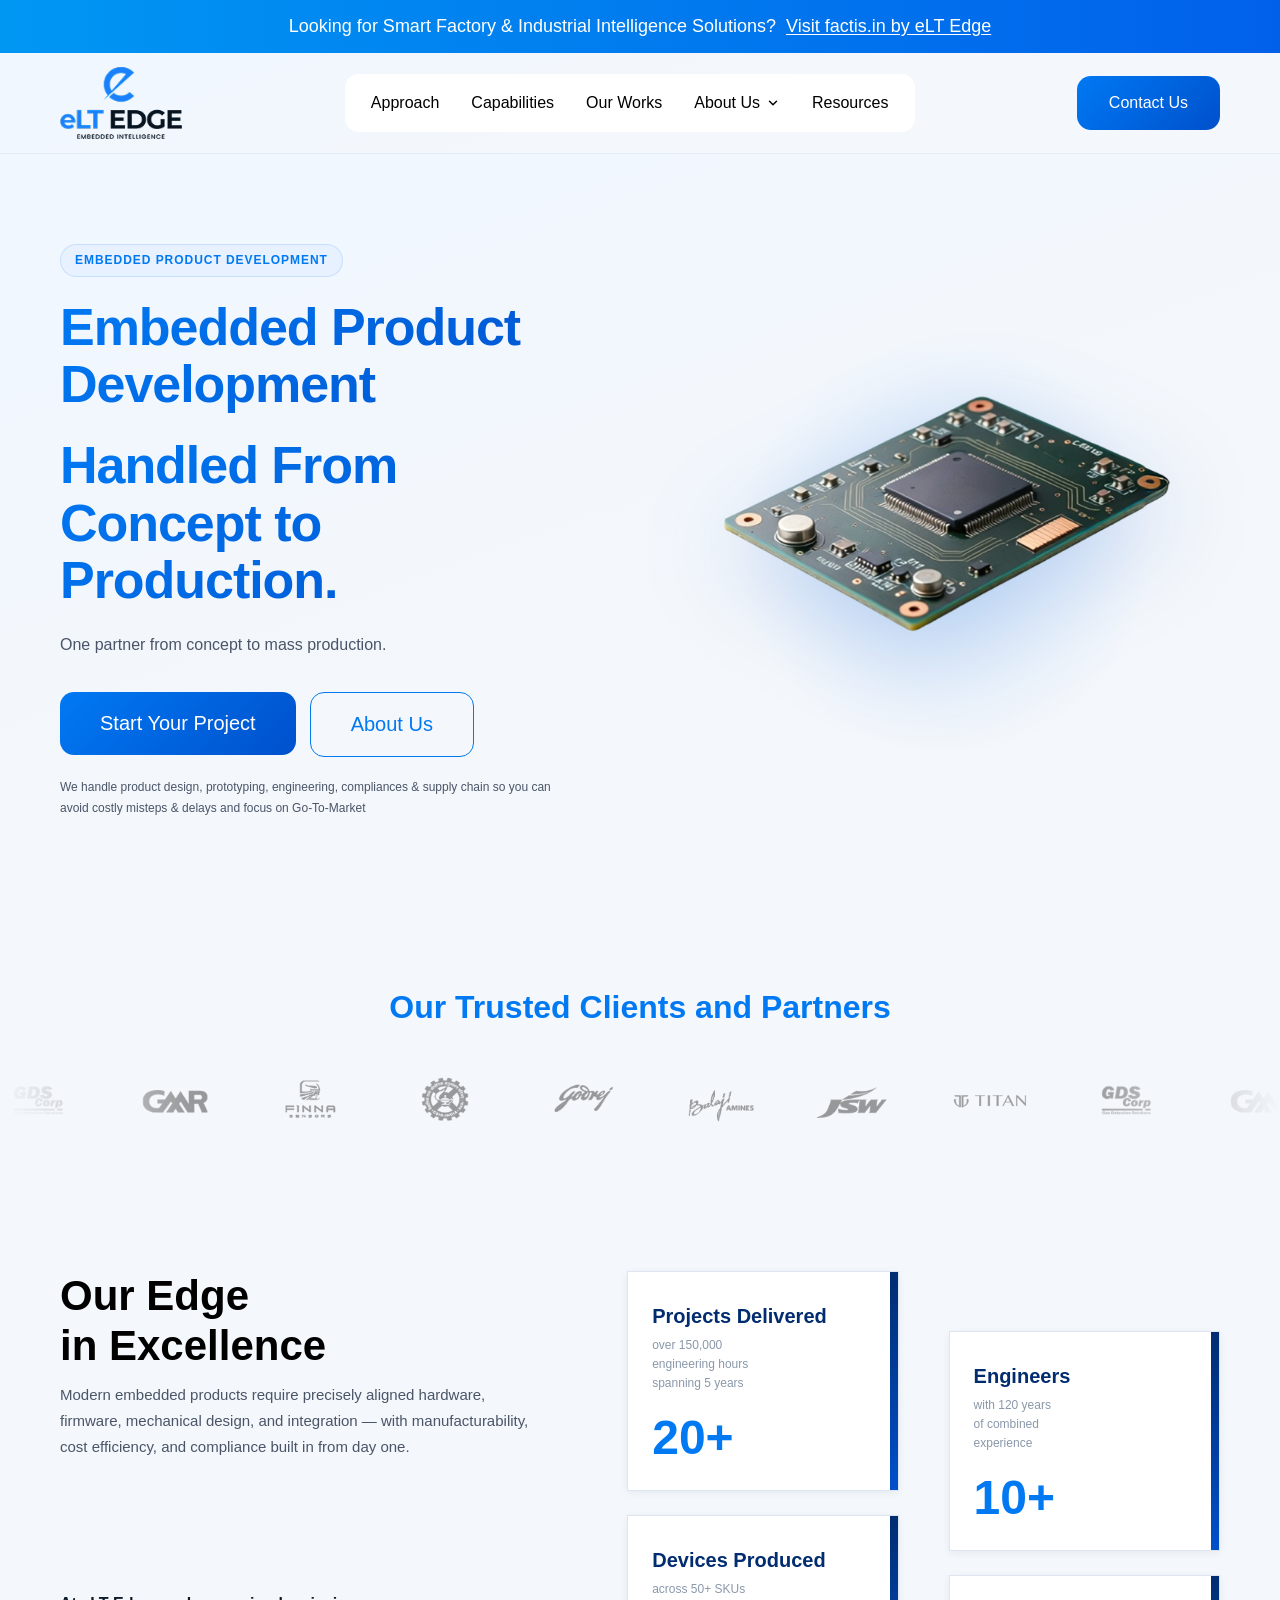
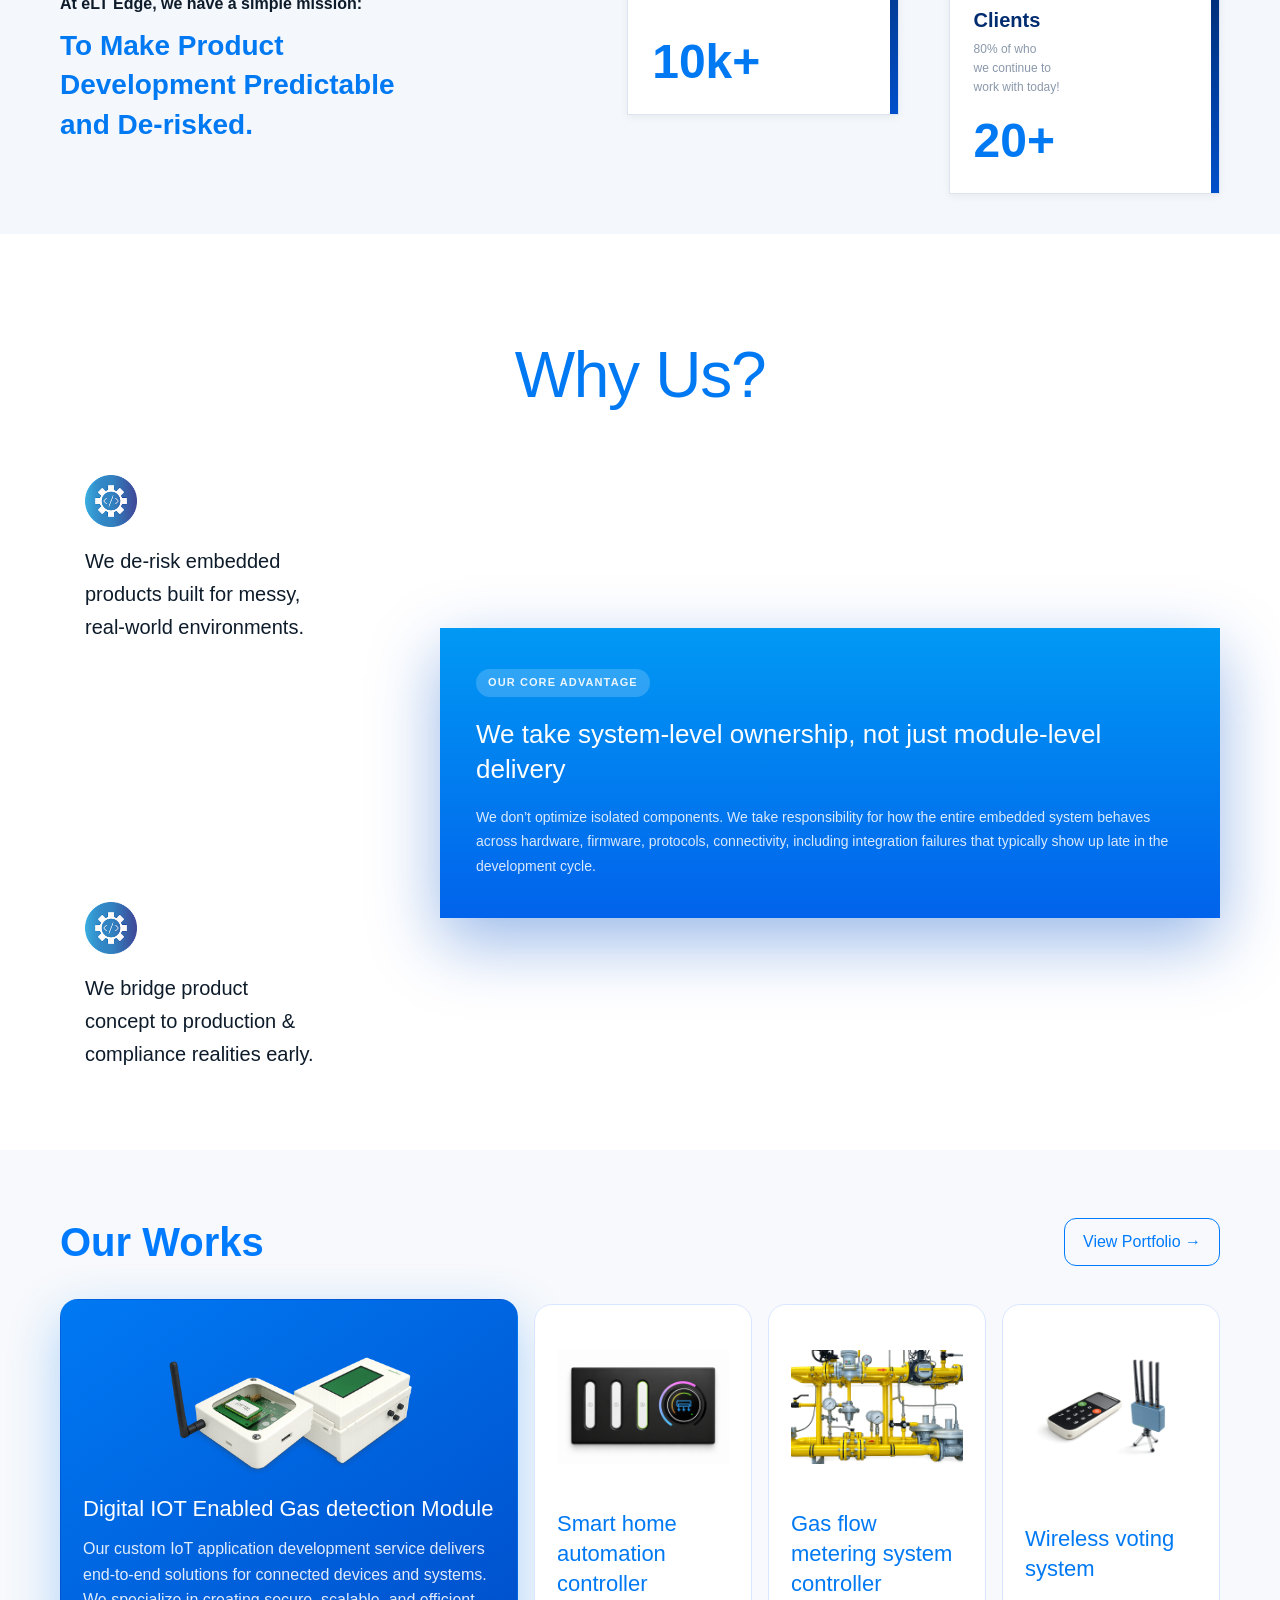
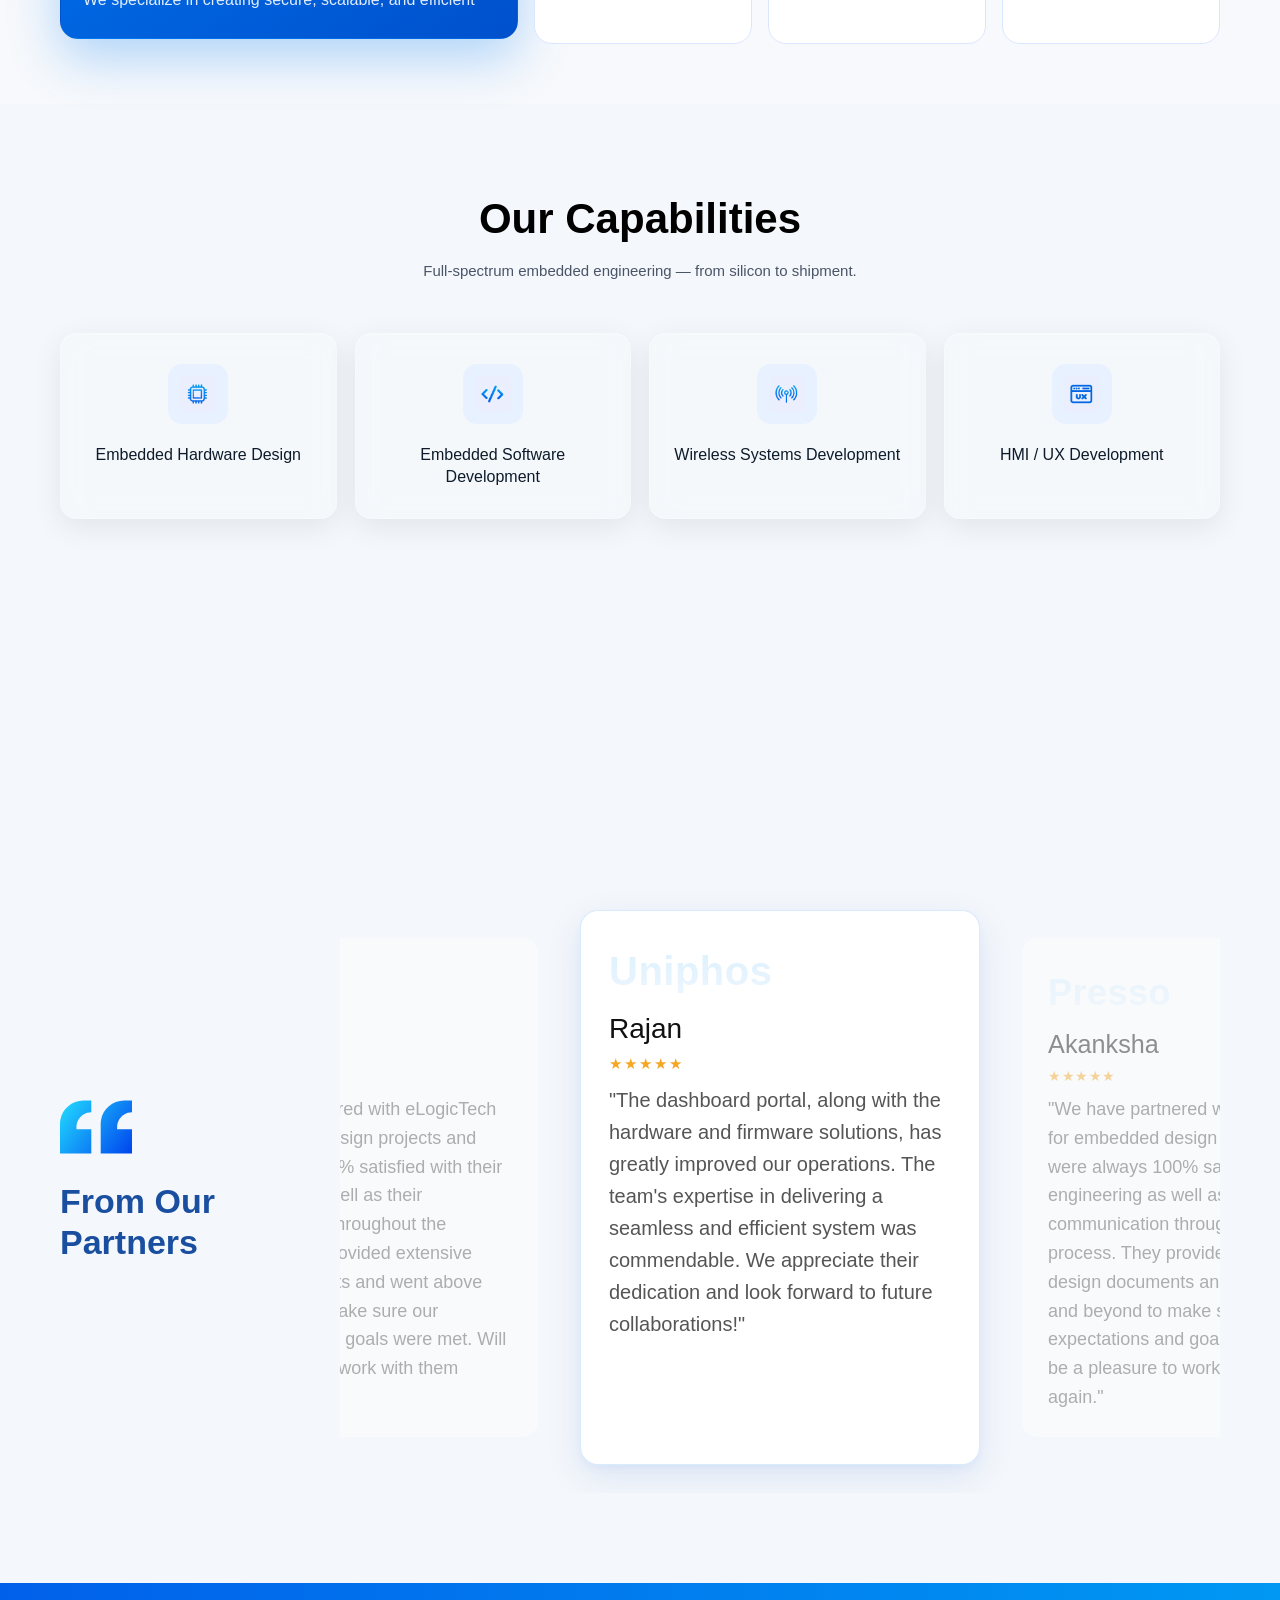
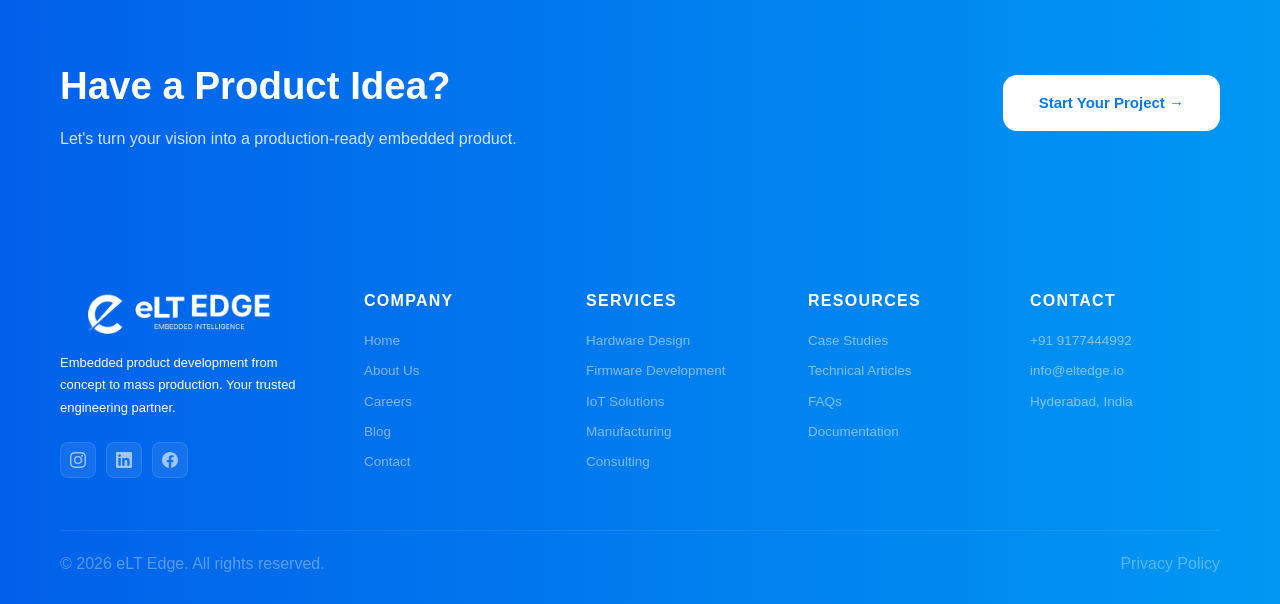
==== commit 8d026143: "updated website final" ====
--- a/index.html
+++ b/index.html
@@ -331,7 +331,7 @@
     <!-- Why Us -->
     <section class="why">
       <video autoplay muted loop playsinline class="why-bg-video">
-        <source src="assets/videos/whyUs.mp4" type="video/mp4" />
+        <source src="assets/videos/Firefly -A static‑camera shot of a microchip centered on a pure white background, with smooth neon‑b - Copy.mp4" type="video/mp4" />
       </video>
       <div class="why-overlay"></div>
       <div class="container why-inner">
@@ -388,21 +388,25 @@
           <!-- Card 1 -->
           <div class="work-card active">
             <div class="img-wrap">
-              <img src="assets/images/ourworks/ourworks1.png" alt="" />
-            </div>
-            <h3>Industrial Controls & Instrumentation</h3>
+              <img
+                src="assets/images/ourworks/Digital IOT Enabled Gas detection Module.png"
+                alt=""
+              />
+            </div>
+            <h3>Digital IOT Enabled Gas detection Module</h3>
             <p class="subtext">
-              Monitoring and controlling industrial processes using automated
-              systems.
+              Our custom IoT application development service delivers end-to-end
+              solutions for connected devices and systems. We specialize in
+              creating secure, scalable, and efficient IoT applications that.
             </p>
           </div>
 
           <!-- Card 2 -->
           <div class="work-card">
             <div class="img-wrap">
-              <img src="assets/images/ourworks/ourworks2.png" alt="" />
-            </div>
-            <h3>Consumer Electronics</h3>
+              <img src="assets/images/ourworks/Smart home.png" alt="" />
+            </div>
+            <h3>Smart home automation controller</h3>
             <p class="subtext">
               Advanced consumer devices focusing on user experience.
             </p>
@@ -411,22 +415,30 @@
           <!-- Card 3 -->
           <div class="work-card">
             <div class="img-wrap">
-              <img src="assets/images/ourworks/ourworks3.png" alt="" />
-            </div>
-            <h3>Commercial Equipment</h3>
+              <img
+                src="assets/images/ourworks/Gas Floe Meterig System.png"
+                alt=""
+              />
+            </div>
+            <h3>Gas flow metering system controller</h3>
             <p class="subtext">
-              Ruggedized hardware solutions for commercial environments.
+              Closed-loop control system design & tuning Firmware development
+              System Integration Field testing
             </p>
           </div>
 
           <!-- Card 4 -->
           <div class="work-card">
             <div class="img-wrap">
-              <img src="assets/images/ourworks/ourworks4.png" alt="" />
-            </div>
-            <h3>IoT & Edge Computing</h3>
+              <img
+                src="assets/images/ourworks/Wireless voting system.png"
+                alt=""
+              />
+            </div>
+            <h3>Wireless voting system</h3>
             <p class="subtext">
-              Intelligent connected systems with edge processing.
+              Custom wireless protocol & stack design Intelligent connected
+              systems with edge processing.
             </p>
           </div>
         </div>
@@ -567,7 +579,7 @@
             Hear from the teams who've shipped with us.
           </p> -->
         </div>
-<!-- test1 -->
+        <!-- test1 -->
         <div class="test-right">
           <div class="test-viewport" id="testViewport">
             <div class="test-track" id="testTrack">
@@ -579,10 +591,14 @@
                 <h3 class="test-name">Rajan</h3>
                 <div class="test-stars">★★★★★</div>
                 <p class="test-text">
-                  "The dashboard portal, along with the hardware and firmware solutions, has greatly improved our operations. The team's expertise in delivering a seamless and efficient system was commendable. We appreciate their dedication and look forward to future collaborations!"
+                  "The dashboard portal, along with the hardware and firmware
+                  solutions, has greatly improved our operations. The team's
+                  expertise in delivering a seamless and efficient system was
+                  commendable. We appreciate their dedication and look forward
+                  to future collaborations!"
                 </p>
               </div>
-<!-- test2 -->
+              <!-- test2 -->
               <div class="test-card">
                 <div class="test-card-top">
                   <!-- <div class="test-avatar-placeholder">P</div> -->
@@ -591,10 +607,15 @@
                 <h3 class="test-name">Akanksha</h3>
                 <div class="test-stars">★★★★★</div>
                 <p class="test-text">
-                  "We have partnered with eLogicTech for embedded design projects and were always 100% satisfied with their engineering as well as their communication throughout the process. They provided extensive design documents and went above and beyond to make sure our expectations and goals were met. Will be a pleasure to work with them again."
+                  "We have partnered with eLogicTech for embedded design
+                  projects and were always 100% satisfied with their engineering
+                  as well as their communication throughout the process. They
+                  provided extensive design documents and went above and beyond
+                  to make sure our expectations and goals were met. Will be a
+                  pleasure to work with them again."
                 </p>
               </div>
-<!-- test3 -->
+              <!-- test3 -->
               <div class="test-card">
                 <div class="test-card-top">
                   <!-- <div class="test-avatar-placeholder">A</div> -->
@@ -603,10 +624,14 @@
                 <h3 class="test-name">Rajan</h3>
                 <div class="test-stars">★★★★★</div>
                 <p class="test-text">
-                 "The dashboard portal, along with the hardware and firmware solutions, has greatly improved our operations. The team's expertise in delivering a seamless and efficient system was commendable. We appreciate their dedication and look forward to future collaborations!"
+                  "The dashboard portal, along with the hardware and firmware
+                  solutions, has greatly improved our operations. The team's
+                  expertise in delivering a seamless and efficient system was
+                  commendable. We appreciate their dedication and look forward
+                  to future collaborations!"
                 </p>
               </div>
-<!-- test 4 -->
+              <!-- test 4 -->
               <div class="test-card">
                 <div class="test-card-top">
                   <!-- <div class="test-avatar-placeholder">S</div> -->
@@ -615,7 +640,12 @@
                 <h3 class="test-name">Akanksha</h3>
                 <div class="test-stars">★★★★★</div>
                 <p class="test-text">
-                  "We have partnered with eLogicTech for embedded design projects and were always 100% satisfied with their engineering as well as their communication throughout the process. They provided extensive design documents and went above and beyond to make sure our expectations and goals were met. Will be a pleasure to work with them again."
+                  "We have partnered with eLogicTech for embedded design
+                  projects and were always 100% satisfied with their engineering
+                  as well as their communication throughout the process. They
+                  provided extensive design documents and went above and beyond
+                  to make sure our expectations and goals were met. Will be a
+                  pleasure to work with them again."
                 </p>
               </div>
             </div>
@@ -654,7 +684,7 @@
             </p>
             <div class="footer-social">
               <!-- Twitter/X -->
-              <a href="#" aria-label="Twitter" class="social-icon">
+              <!-- <a href="#" aria-label="Twitter" class="social-icon">
                 <svg
                   width="16"
                   height="16"
@@ -665,9 +695,9 @@
                     d="M18.244 2.25h3.308l-7.227 8.26 8.502 11.24H16.17l-4.714-6.231-5.401 6.231H2.744l7.737-8.835L1.254 2.25H8.08l4.253 5.622 5.911-5.622Zm-1.161 17.52h1.833L7.084 4.126H5.117Z"
                   />
                 </svg>
-              </a>
+              </a> -->
               <!-- Instagram -->
-              <a href="#" aria-label="Instagram" class="social-icon">
+              <a href="https://www.instagram.com/elt_edge/" aria-label="Instagram" class="social-icon">
                 <svg
                   width="16"
                   height="16"
@@ -680,7 +710,7 @@
                 </svg>
               </a>
               <!-- LinkedIn -->
-              <a href="#" aria-label="LinkedIn" class="social-icon">
+              <a href="https://www.linkedin.com/company/elt-edge/" aria-label="LinkedIn" class="social-icon">
                 <svg
                   width="16"
                   height="16"
@@ -693,7 +723,7 @@
                 </svg>
               </a>
               <!-- Facebook -->
-              <a href="#" aria-label="Facebook" class="social-icon">
+              <a href="https://www.facebook.com/eltedge.global/" aria-label="Facebook" class="social-icon">
                 <svg
                   width="16"
                   height="16"
@@ -741,7 +771,6 @@
               <a href="#">+91 9177444992</a>
               <a href="mailto:#">info@eltedge.io</a>
               <a href="#">Hyderabad, India</a>
-              
             </div>
           </div>
         </div>
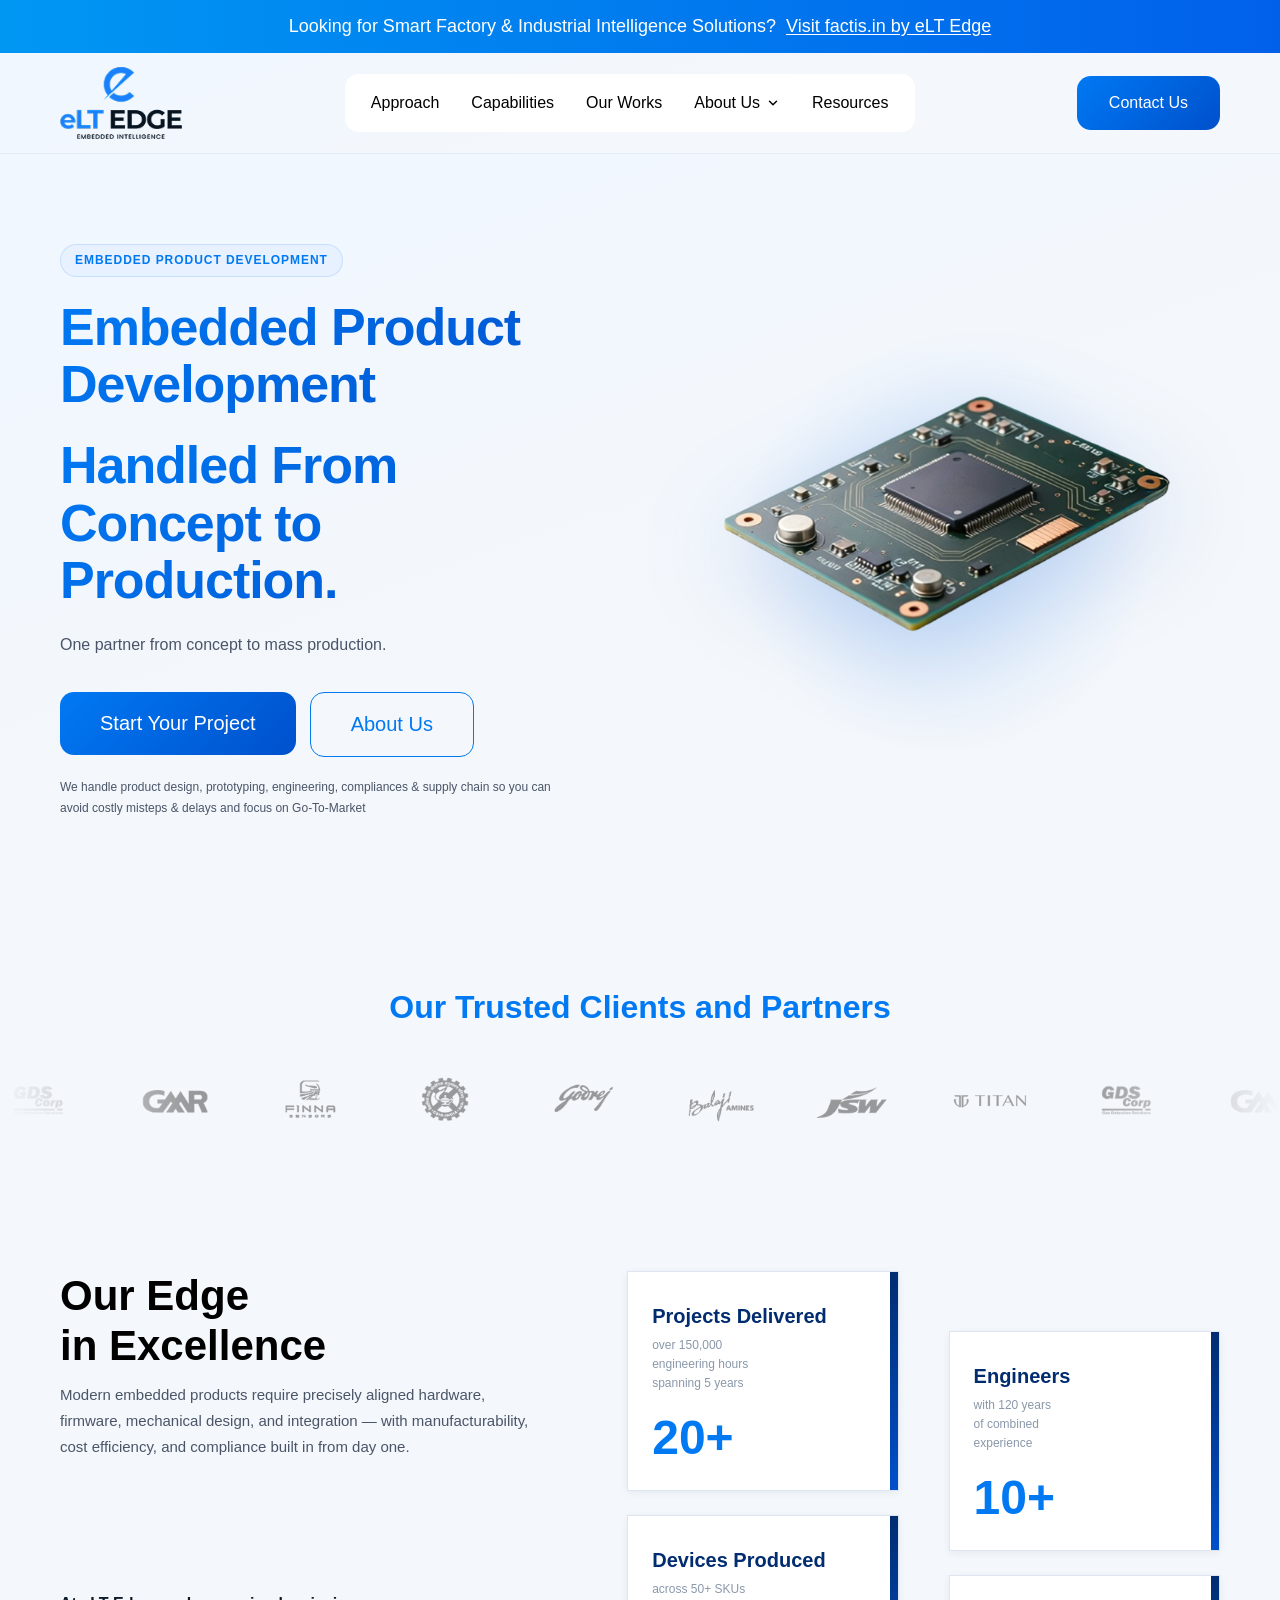
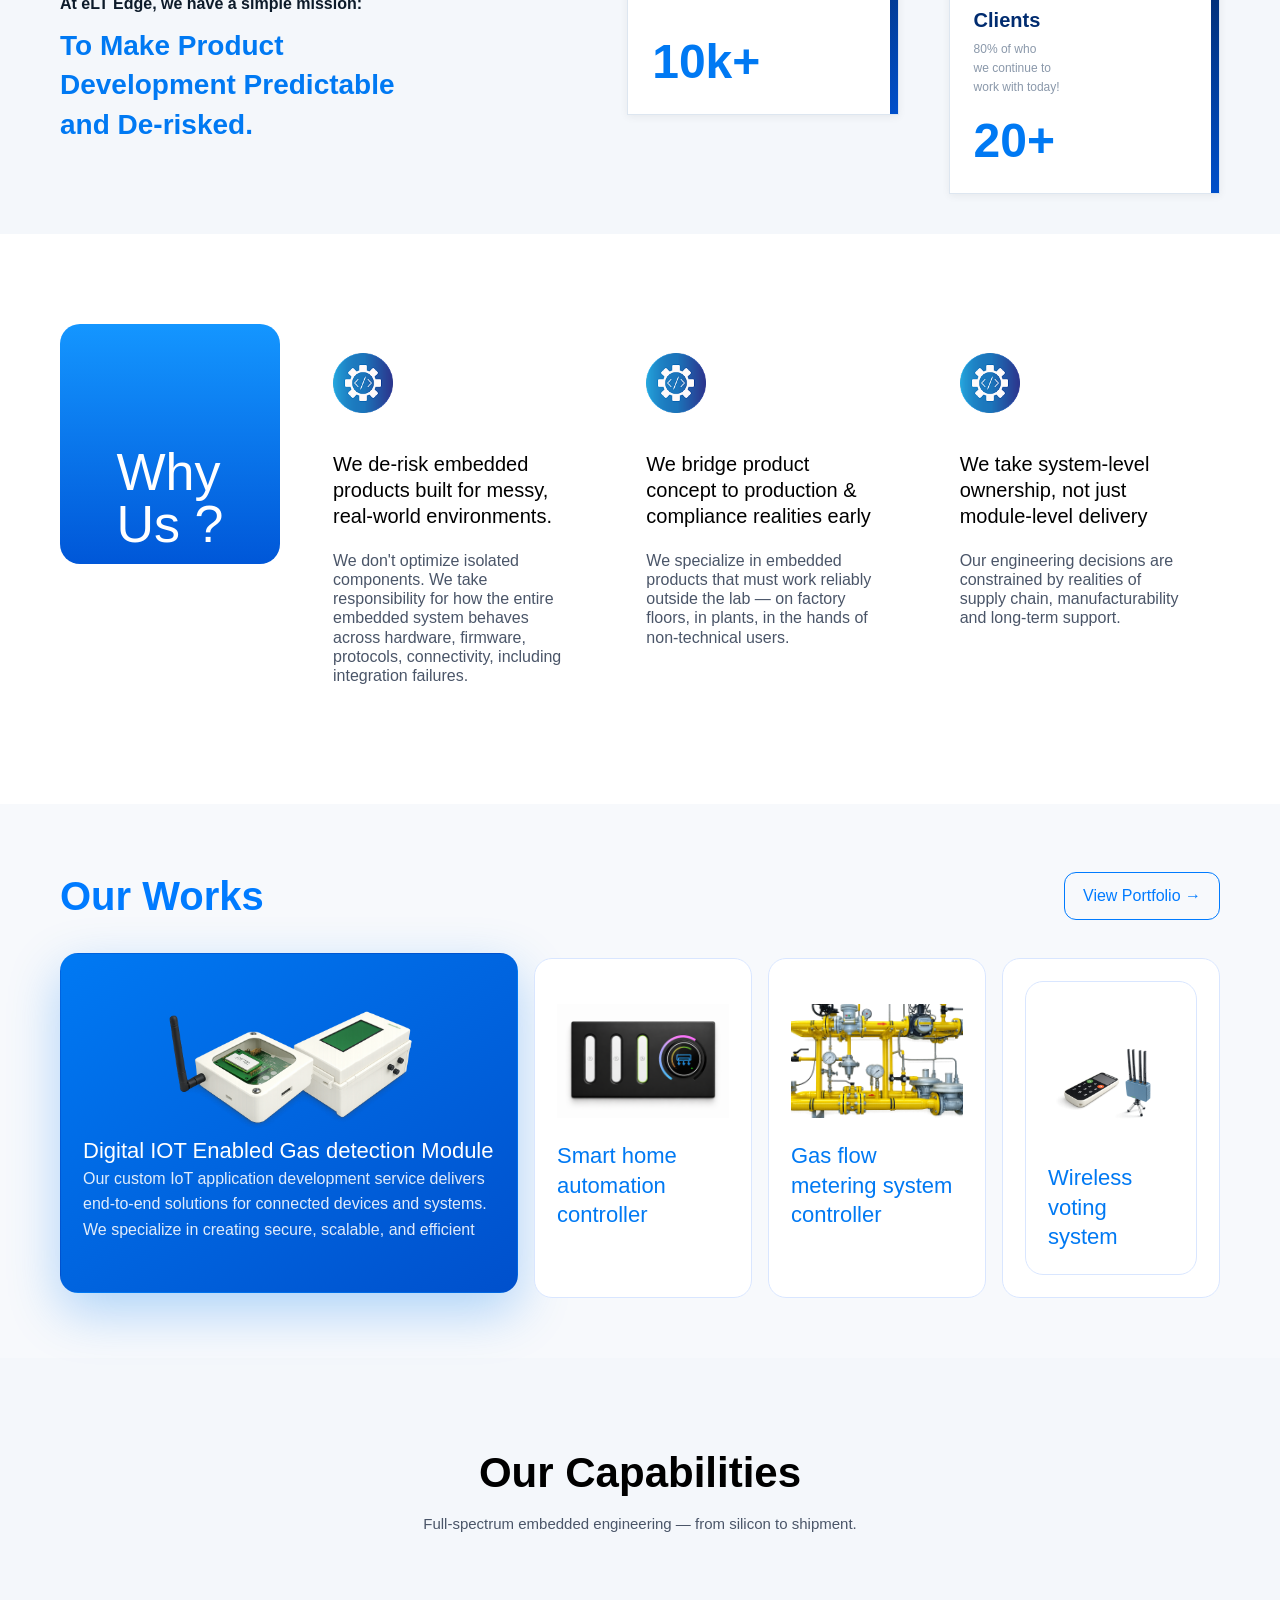
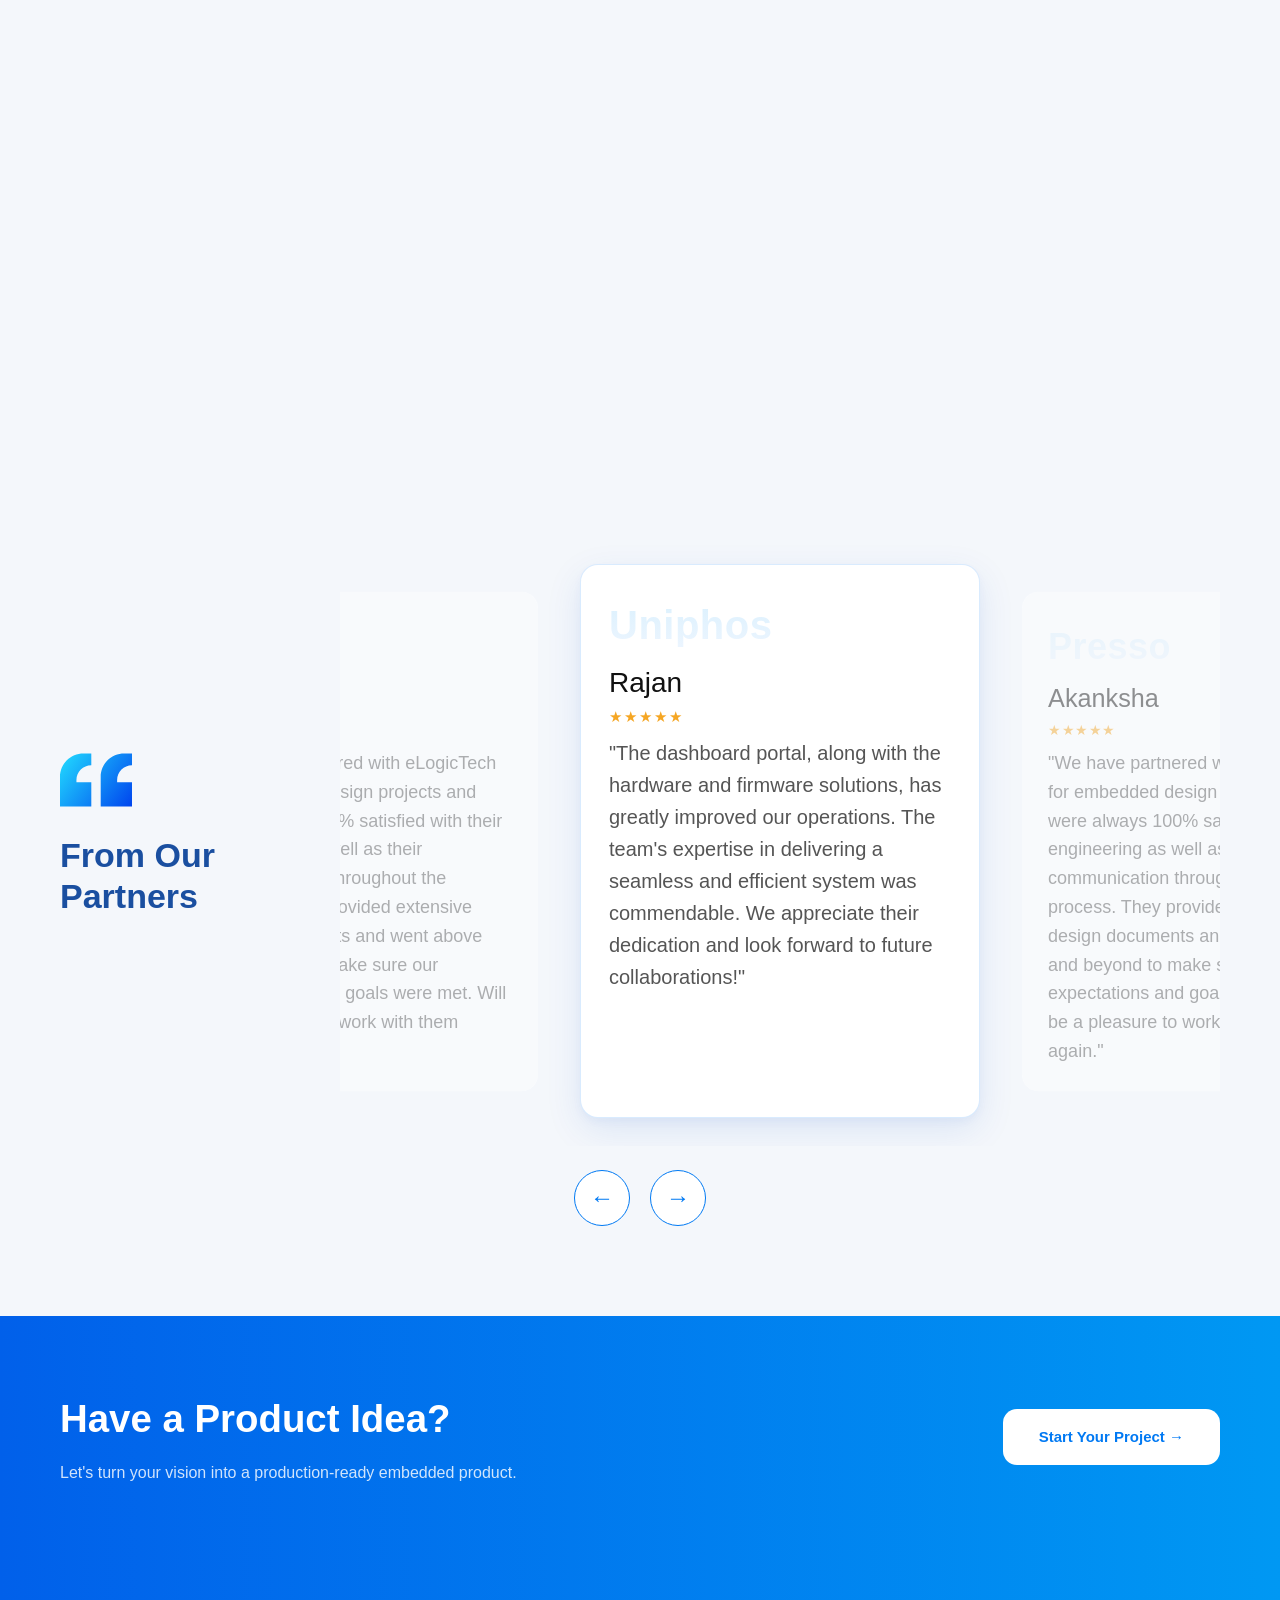
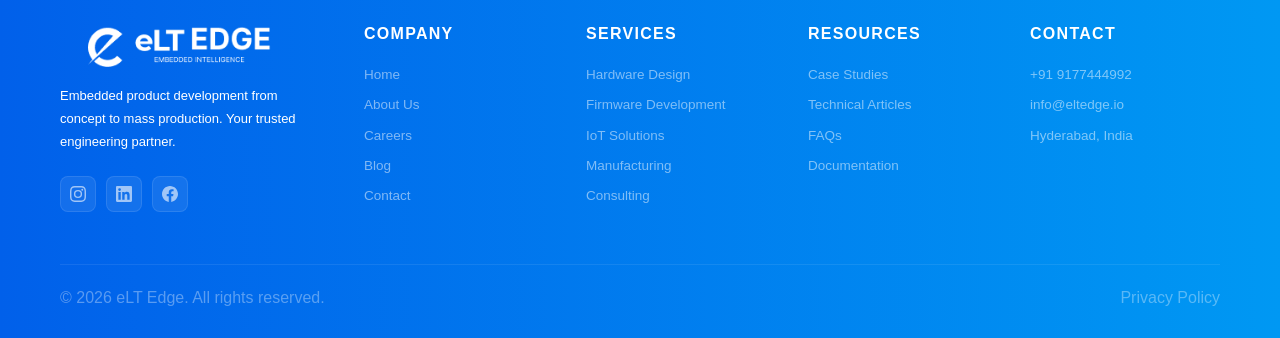
==== commit 9cfa3df6: "error fixed" ====
--- a/index.html
+++ b/index.html
@@ -331,45 +331,56 @@
     <!-- Why Us -->
     <section class="why">
       <video autoplay muted loop playsinline class="why-bg-video">
-        <source src="assets/videos/Firefly -A static‑camera shot of a microchip centered on a pure white background, with smooth neon‑b - Copy.mp4" type="video/mp4" />
+        <source
+          src="assets/videos/Firefly -A static‑camera shot of a microchip centered on a pure white background, with smooth neon‑b - Copy.mp4"
+          type="video/mp4"
+        />
       </video>
       <div class="why-overlay"></div>
       <div class="container why-inner">
-        <div class="why-header">
-          <h2 class="why-title">Why Us?</h2>
-        </div>
-
         <div class="why-grid">
-          <!-- LEFT COLUMN -->
-          <div class="why-left">
-            <div class="why-card top-card">
-              <img src="assets/images/image 38.png" class="why-icon" />
-              <p>
-                We de-risk embedded products built for messy, real-world
-                environments.
-              </p>
-            </div>
-
-            <div class="why-card bottom-card">
-              <img src="assets/images/image 38.png" class="why-icon" />
-              <p>
-                We bridge product concept to production & compliance realities
-                early.
-              </p>
-            </div>
-          </div>
-
-          <!-- RIGHT MAIN CARD -->
-          <div class="why-main-card">
-            <div class="why-main-tag">Our Core Advantage</div>
-            <h3>
+          <!-- BOX 1 -->
+          <div class="why-title-card">
+            <h2>Why<br />Us ?</h2>
+          </div>
+
+          <!-- BOX 2 -->
+          <div class="why-card">
+            <img src="assets/images/image 38.png" alt="" />
+            <h4 class="stats-label">
+              We de-risk embedded products built for messy, real-world
+              environments.
+            </h4>
+            <p class="why-us-p">
+              We don't optimize isolated components. We take responsibility for
+              how the entire embedded system behaves across hardware, firmware,
+              protocols, connectivity, including integration failures.
+            </p>
+          </div>
+
+          <!-- BOX 3 -->
+          <div class="why-card">
+            <img src="assets/images/image 38.png" alt="" />
+            <h4 class="stats-label">
+              We bridge product concept to production & compliance realities
+              early
+            </h4>
+            <p class="why-us-p">
+              We specialize in embedded products that must work reliably outside
+              the lab — on factory floors, in plants, in the hands of
+              non-technical users.
+            </p>
+          </div>
+
+          <!-- BOX 4 -->
+          <div class="why-card">
+            <img src="assets/images/image 38.png" alt="" />
+            <h4 class="stats-label">
               We take system-level ownership, not just module-level delivery
-            </h3>
-            <p>
-              We don’t optimize isolated components. We take responsibility for
-              how the entire embedded system behaves across hardware, firmware,
-              protocols, connectivity, including integration failures that
-              typically show up late in the development cycle.
+            </h4>
+            <p class="why-us-p">
+              Our engineering decisions are constrained by realities of supply
+              chain, manufacturability and long-term support.
             </p>
           </div>
         </div>
@@ -383,64 +394,88 @@
           <h2>Our Works</h2>
           <a href="./ourworks.html" class="btn-outline">View Portfolio →</a>
         </div>
-
         <div class="works-flex">
           <!-- Card 1 -->
-          <div class="work-card active">
-            <div class="img-wrap">
-              <img
-                src="assets/images/ourworks/Digital IOT Enabled Gas detection Module.png"
-                alt=""
-              />
-            </div>
-            <h3>Digital IOT Enabled Gas detection Module</h3>
-            <p class="subtext">
-              Our custom IoT application development service delivers end-to-end
-              solutions for connected devices and systems. We specialize in
-              creating secure, scalable, and efficient IoT applications that.
-            </p>
-          </div>
+          <a
+            href="ourworks.html?project=Digital-IoT-enabled-gas-detection-module"
+            class="work-card active"
+            class="work-card-link"
+          >
+            <div>
+              <div class="img-wrap">
+                <img
+                  src="assets/images/ourworks/Digital IOT Enabled Gas detection Module.png"
+                  alt=""
+                />
+              </div>
+              <h3>Digital IOT Enabled Gas detection Module</h3>
+              <p class="subtext">
+                Our custom IoT application development service delivers
+                end-to-end solutions for connected devices and systems. We
+                specialize in creating secure, scalable, and efficient IoT
+                applications that.
+              </p>
+            </div>
+          </a>
 
           <!-- Card 2 -->
-          <div class="work-card">
-            <div class="img-wrap">
-              <img src="assets/images/ourworks/Smart home.png" alt="" />
-            </div>
-            <h3>Smart home automation controller</h3>
-            <p class="subtext">
-              Advanced consumer devices focusing on user experience.
-            </p>
-          </div>
+          <a
+            href="ourworks.html?project=smart-home-automation-controller"
+            class="work-card active"
+            class="work-card-link"
+          >
+            <div>
+              <div class="img-wrap">
+                <img src="assets/images/ourworks/Smart home.png" alt="" />
+              </div>
+              <h3>Smart home automation controller</h3>
+              <p class="subtext">
+                Advanced consumer devices focusing on user experience.
+              </p>
+            </div>
+          </a>
 
           <!-- Card 3 -->
-          <div class="work-card">
-            <div class="img-wrap">
-              <img
-                src="assets/images/ourworks/Gas Floe Meterig System.png"
-                alt=""
-              />
-            </div>
-            <h3>Gas flow metering system controller</h3>
-            <p class="subtext">
-              Closed-loop control system design & tuning Firmware development
-              System Integration Field testing
-            </p>
-          </div>
+          <a
+            href="ourworks.html?project=Gas flow metering system controller"
+            class="work-card active"
+            class="work-card-link"
+          >
+            <div>
+              <div class="img-wrap">
+                <img
+                  src="assets/images/ourworks/Gas Floe Meterig System.png"
+                  alt=""
+                />
+              </div>
+              <h3>Gas flow metering system controller</h3>
+              <p class="subtext">
+                Closed-loop control system design & tuning Firmware development
+                System Integration Field testing
+              </p>
+            </div>
+          </a>
 
           <!-- Card 4 -->
-          <div class="work-card">
-            <div class="img-wrap">
-              <img
-                src="assets/images/ourworks/Wireless voting system.png"
-                alt=""
-              />
-            </div>
-            <h3>Wireless voting system</h3>
-            <p class="subtext">
-              Custom wireless protocol & stack design Intelligent connected
-              systems with edge processing.
-            </p>
-          </div>
+          <a
+            href="ourworks.html?project=wireless-voting-system"
+            class="work-card active"
+            class="work-card-link"
+          >
+            <div class="work-card">
+              <div class="img-wrap">
+                <img
+                  src="assets/images/ourworks/Wireless voting system.png"
+                  alt=""
+                />
+              </div>
+              <h3>Wireless voting system</h3>
+              <p class="subtext">
+                Custom wireless protocol & stack design Intelligent connected
+                systems with edge processing.
+              </p>
+            </div>
+          </a>
         </div>
       </div>
     </section>
@@ -457,7 +492,7 @@
         </div>
 
         <div class="cap-grid">
-          <div class="cap-card">
+          <div class="cap-card" data-target="csc-card-0">
             <div class="cap-icon-wrap">
               <img
                 src="assets/images/Our Capabilities/Our Capabilities1.png"
@@ -466,8 +501,9 @@
             </div>
             <p>Embedded Hardware Design</p>
           </div>
-
-          <div class="cap-card">
+          <!-- card 2 -->
+
+          <div class="cap-card" data-target="csc-card-1">
             <div class="cap-icon-wrap">
               <img
                 src="assets/images/Our Capabilities/Our Capabilities2.png"
@@ -476,8 +512,9 @@
             </div>
             <p>Embedded Software Development</p>
           </div>
-
-          <div class="cap-card">
+          <!-- card 3 -->
+
+          <div class="cap-card" data-target="csc-card-2">
             <div class="cap-icon-wrap">
               <img
                 src="assets/images/Our Capabilities/Our Capabilities3.png"
@@ -486,8 +523,9 @@
             </div>
             <p>Wireless Systems Development</p>
           </div>
-
-          <div class="cap-card">
+          <!-- card 4 -->
+
+          <div class="cap-card" data-target="csc-card-3">
             <div class="cap-icon-wrap">
               <img
                 src="assets/images/Our Capabilities/Our Capabilities4.png"
@@ -497,7 +535,9 @@
             <p>HMI / UX Development</p>
           </div>
 
-          <div class="cap-card">
+          <!-- card 5 -->
+
+          <div class="cap-card" data-target="csc-card-4">
             <div class="cap-icon-wrap">
               <img
                 src="assets/images/Our Capabilities/Our Capabilities5.png"
@@ -506,8 +546,9 @@
             </div>
             <p>Mechanical &amp; Industrial Design</p>
           </div>
-
-          <div class="cap-card">
+          <!-- card 6 -->
+
+          <div class="cap-card" data-target="csc-card-5">
             <div class="cap-icon-wrap">
               <img
                 src="assets/images/Our Capabilities/Our Capabilities6.png"
@@ -516,8 +557,8 @@
             </div>
             <p>Manufacturing Optimization</p>
           </div>
-
-          <div class="cap-card">
+          <!-- card 7 -->
+          <div class="cap-card" data-target="csc-card-6">
             <div class="cap-icon-wrap">
               <img
                 src="assets/images/Our Capabilities/Our Capabilities7.png"
@@ -526,8 +567,8 @@
             </div>
             <p>Supply Chain Management</p>
           </div>
-
-          <div class="cap-card">
+          <!-- card 8 -->
+          <div class="cap-card" data-target="csc-card-7">
             <div class="cap-icon-wrap">
               <img
                 src="assets/images/Our Capabilities/Our Capabilities8.png"
@@ -652,6 +693,10 @@
           </div>
         </div>
       </div>
+      <div class="test-nav">
+        <button id="testPrev" class="test-arrow">←</button>
+        <button id="testNext" class="test-arrow">→</button>
+      </div>
     </section>
 
     <!-- CTA Banner -->
@@ -663,7 +708,7 @@
             Let's turn your vision into a production-ready embedded product.
           </p>
         </div>
-        <a href="#" class="btn-cta-white">Start Your Project →</a>
+        <a href="./contact.html" class="btn-cta-white">Start Your Project →</a>
       </div>
     </section>
 
@@ -697,7 +742,11 @@
                 </svg>
               </a> -->
               <!-- Instagram -->
-              <a href="https://www.instagram.com/elt_edge/" aria-label="Instagram" class="social-icon">
+              <a
+                href="https://www.instagram.com/elt_edge/"
+                aria-label="Instagram"
+                class="social-icon"
+              >
                 <svg
                   width="16"
                   height="16"
@@ -710,7 +759,11 @@
                 </svg>
               </a>
               <!-- LinkedIn -->
-              <a href="https://www.linkedin.com/company/elt-edge/" aria-label="LinkedIn" class="social-icon">
+              <a
+                href="https://www.linkedin.com/company/elt-edge/"
+                aria-label="LinkedIn"
+                class="social-icon"
+              >
                 <svg
                   width="16"
                   height="16"
@@ -723,7 +776,11 @@
                 </svg>
               </a>
               <!-- Facebook -->
-              <a href="https://www.facebook.com/eltedge.global/" aria-label="Facebook" class="social-icon">
+              <a
+                href="https://www.facebook.com/eltedge.global/"
+                aria-label="Facebook"
+                class="social-icon"
+              >
                 <svg
                   width="16"
                   height="16"
@@ -742,11 +799,11 @@
           <div class="footer-links">
             <div class="footer-col">
               <h4>Company</h4>
-              <a href="#">Home</a>
-              <a href="#">About Us</a>
-              <a href="#">Careers</a>
-              <a href="#">Blog</a>
-              <a href="#">Contact</a>
+              <a href="/index.html">Home</a>
+              <a href="/aboutus.html">About Us</a>
+              <a href="/careers.html">Careers</a>
+              <a href="/resources.html">Blog</a>
+              <a href="/contact.html">Contact</a>
             </div>
 
             <div class="footer-col">
--- a/css/style.css
+++ b/css/style.css
@@ -185,7 +185,7 @@
 }
 
 .nav-link:hover {
-  background: #E3EDFF;
+  background: #e3edff;
   /* text-decoration: underline; */
   color: var(--blue-primary);
   box-shadow: var(--shadow-sm);
@@ -450,7 +450,7 @@
   border: 1.5px solid var(--blue-primary);
   padding: 20px 40px;
   border-radius: var(--radius-md);
-  font-size:20px;
+  font-size: 20px;
   font-weight: 500;
   font-family: var(--font-main);
   cursor: pointer;
@@ -672,6 +672,24 @@
   margin-bottom: 4px;
 }
 
+.stats-label {
+  font-size: 20px;
+  font-weight: 500;
+  color: #000000;
+  margin-bottom: 4px;
+  line-height: 1.3;
+}
+
+.why-us-p {
+  font-size: 16px;
+  line-height: 1.2;
+  font-weight: 400;
+  color: #4a5568;
+}
+/* .why-us-icon {
+  width: 100px;
+  height: 100px;
+} */
 .stat-sub {
   font-size: 12px;
   color: var(--text-muted);
@@ -761,7 +779,7 @@
 }
 
 .why-icon {
-  width: 52px;
+  width: 80px;
   height: 52px;
   object-fit: contain;
   opacity: 0.9;
@@ -816,6 +834,13 @@
 .bottom-card {
   transform: translateY(40px);
   font-size: 20px;
+}
+.work-card {
+  text-decoration: none;
+}
+
+.work-card h3 {
+  text-decoration: none;
 }
 
 /* ============================================================
@@ -1790,3 +1815,67 @@
 .mobile-dropdown-menu.open {
   max-height: 200px;
 }
+
+.why-grid {
+  display: grid;
+  grid-template-columns: 220px 1fr 1fr 1fr;
+  gap: 24px;
+  align-items: stretch;
+}
+
+.why-title-card {
+  background: linear-gradient(180deg, #1496ff, #0057d8);
+  border-radius: 20px;
+  display: flex;
+  align-items: flex-end;
+  justify-content: center;
+  height: 240px;
+  padding-bottom: 14px;
+}
+
+.why-title-card h2 {
+  color: #fff;
+  font-size: 52px;
+  font-weight: 500;
+  line-height: 1;
+}
+
+.why-card {
+  background: #fff;
+  border-radius: 20px;
+  padding: 28px;
+}
+
+.why-card img {
+  width: 60px;
+  height: 60px;
+  margin-bottom: 20px;
+}
+
+/* h4{
+  font-size: 10px;
+} */
+
+.test-nav {
+  display: flex;
+  justify-content: center;
+  gap: 20px;
+  margin-top: 24px;
+}
+
+.test-arrow {
+  width: 56px;
+  height: 56px;
+  border-radius: 999px;
+  border: 1px solid #0079f3;
+  background: #fff;
+  color: #0079f3;
+  font-size: 24px;
+  cursor: pointer;
+  transition: all 0.3s ease;
+}
+
+.test-arrow:hover {
+  background: #0079f3;
+  color: #fff;
+}
